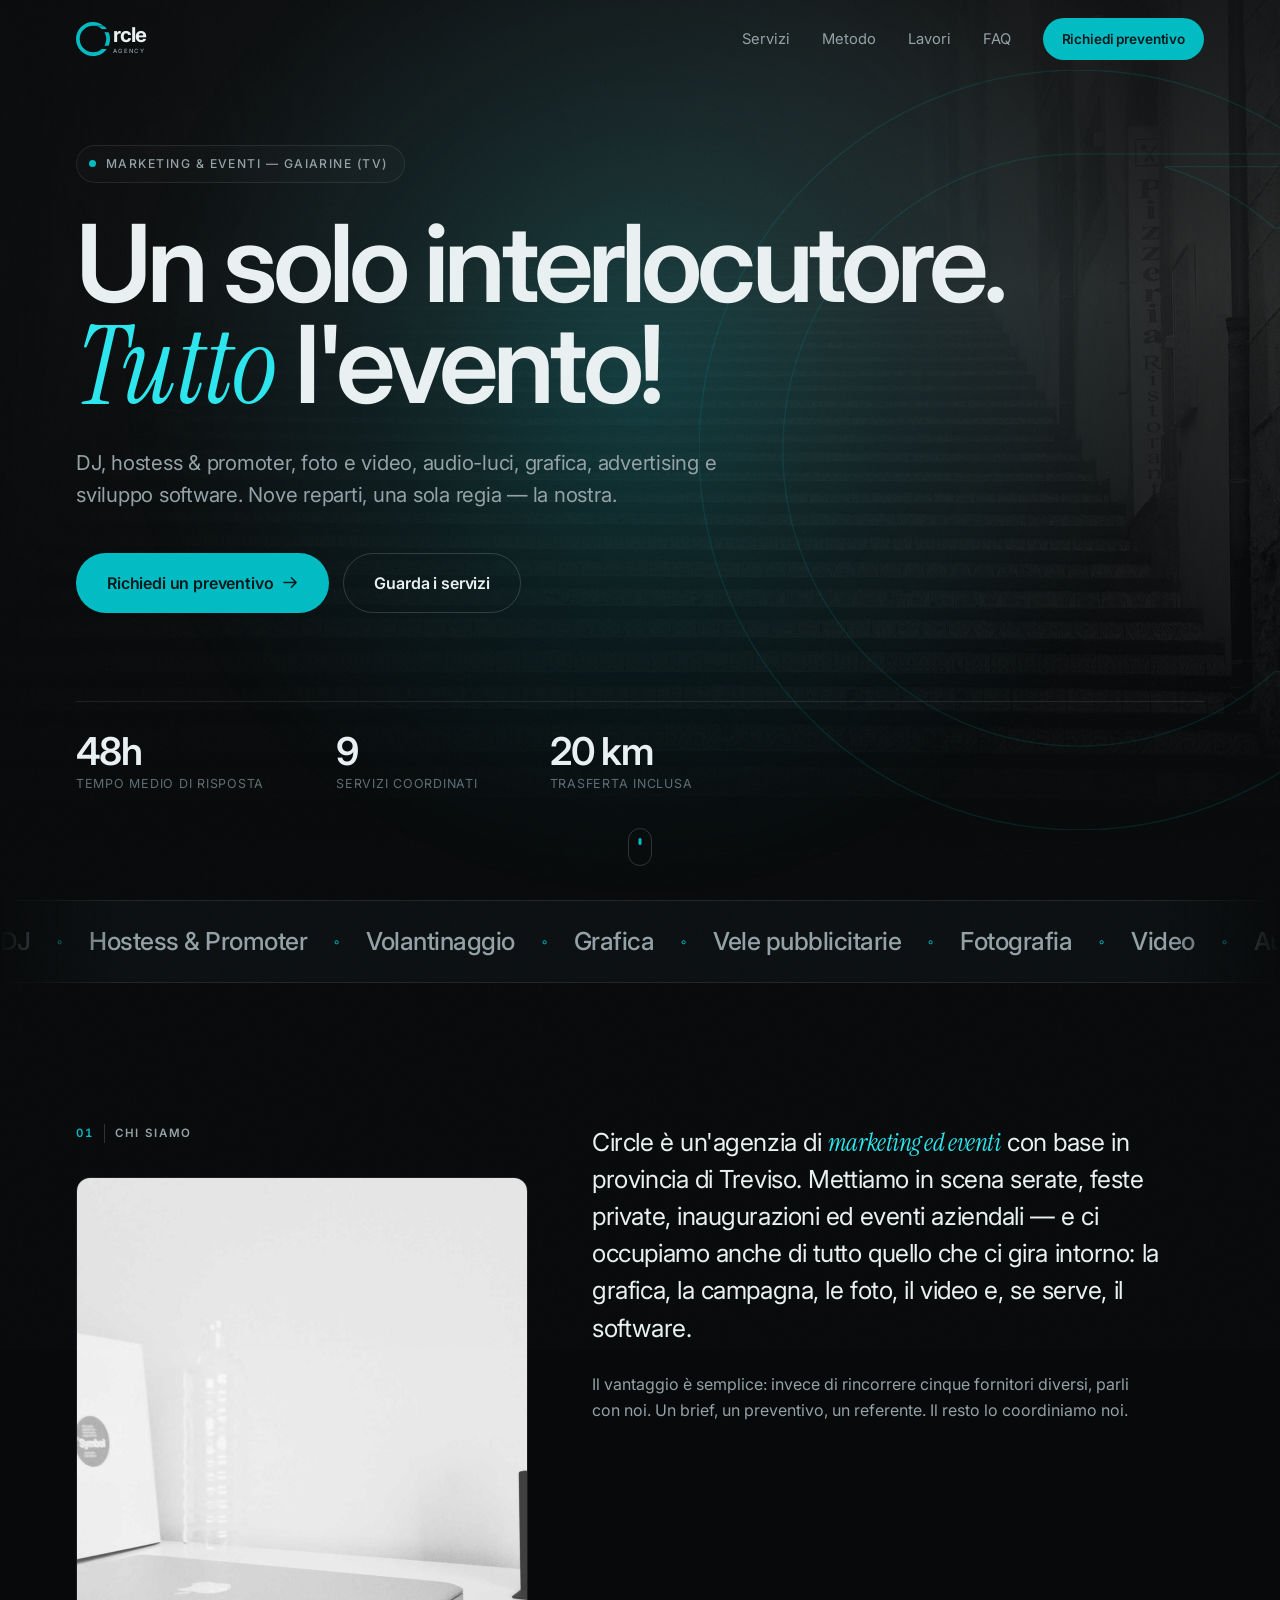
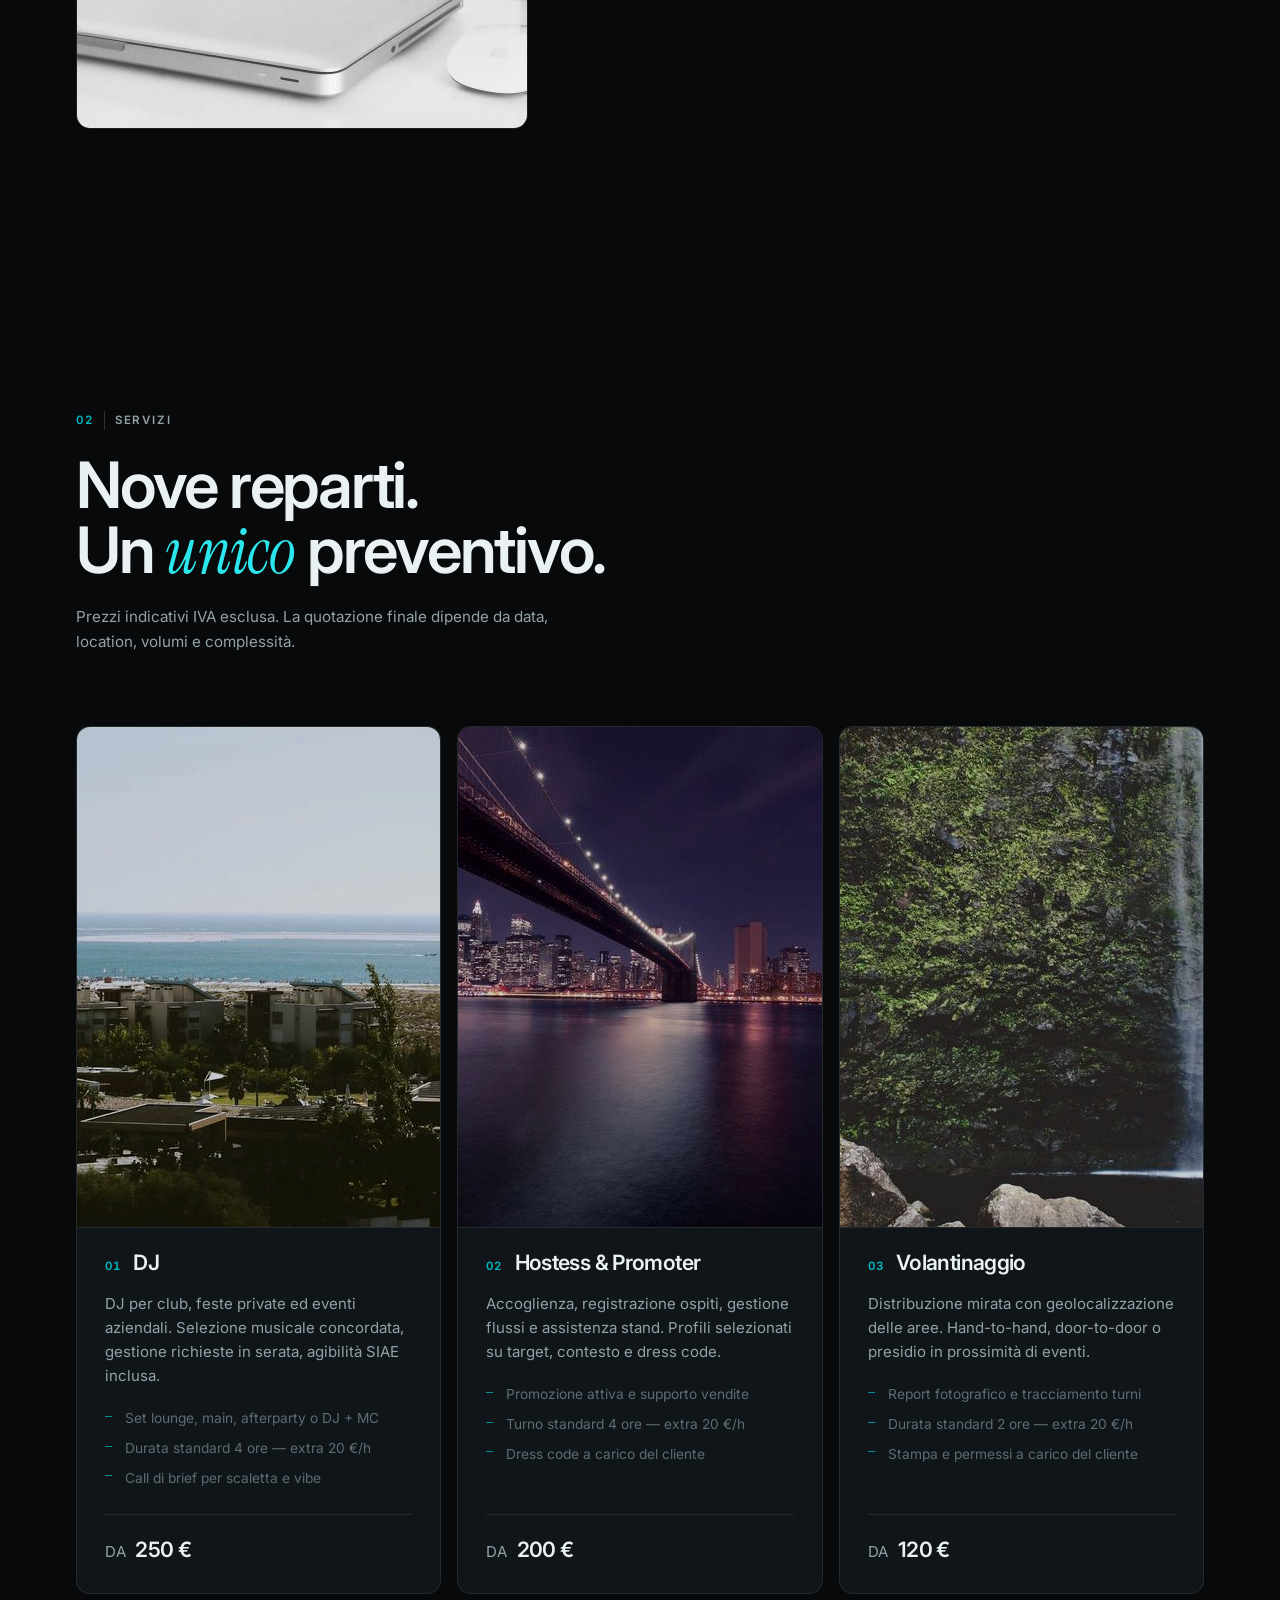
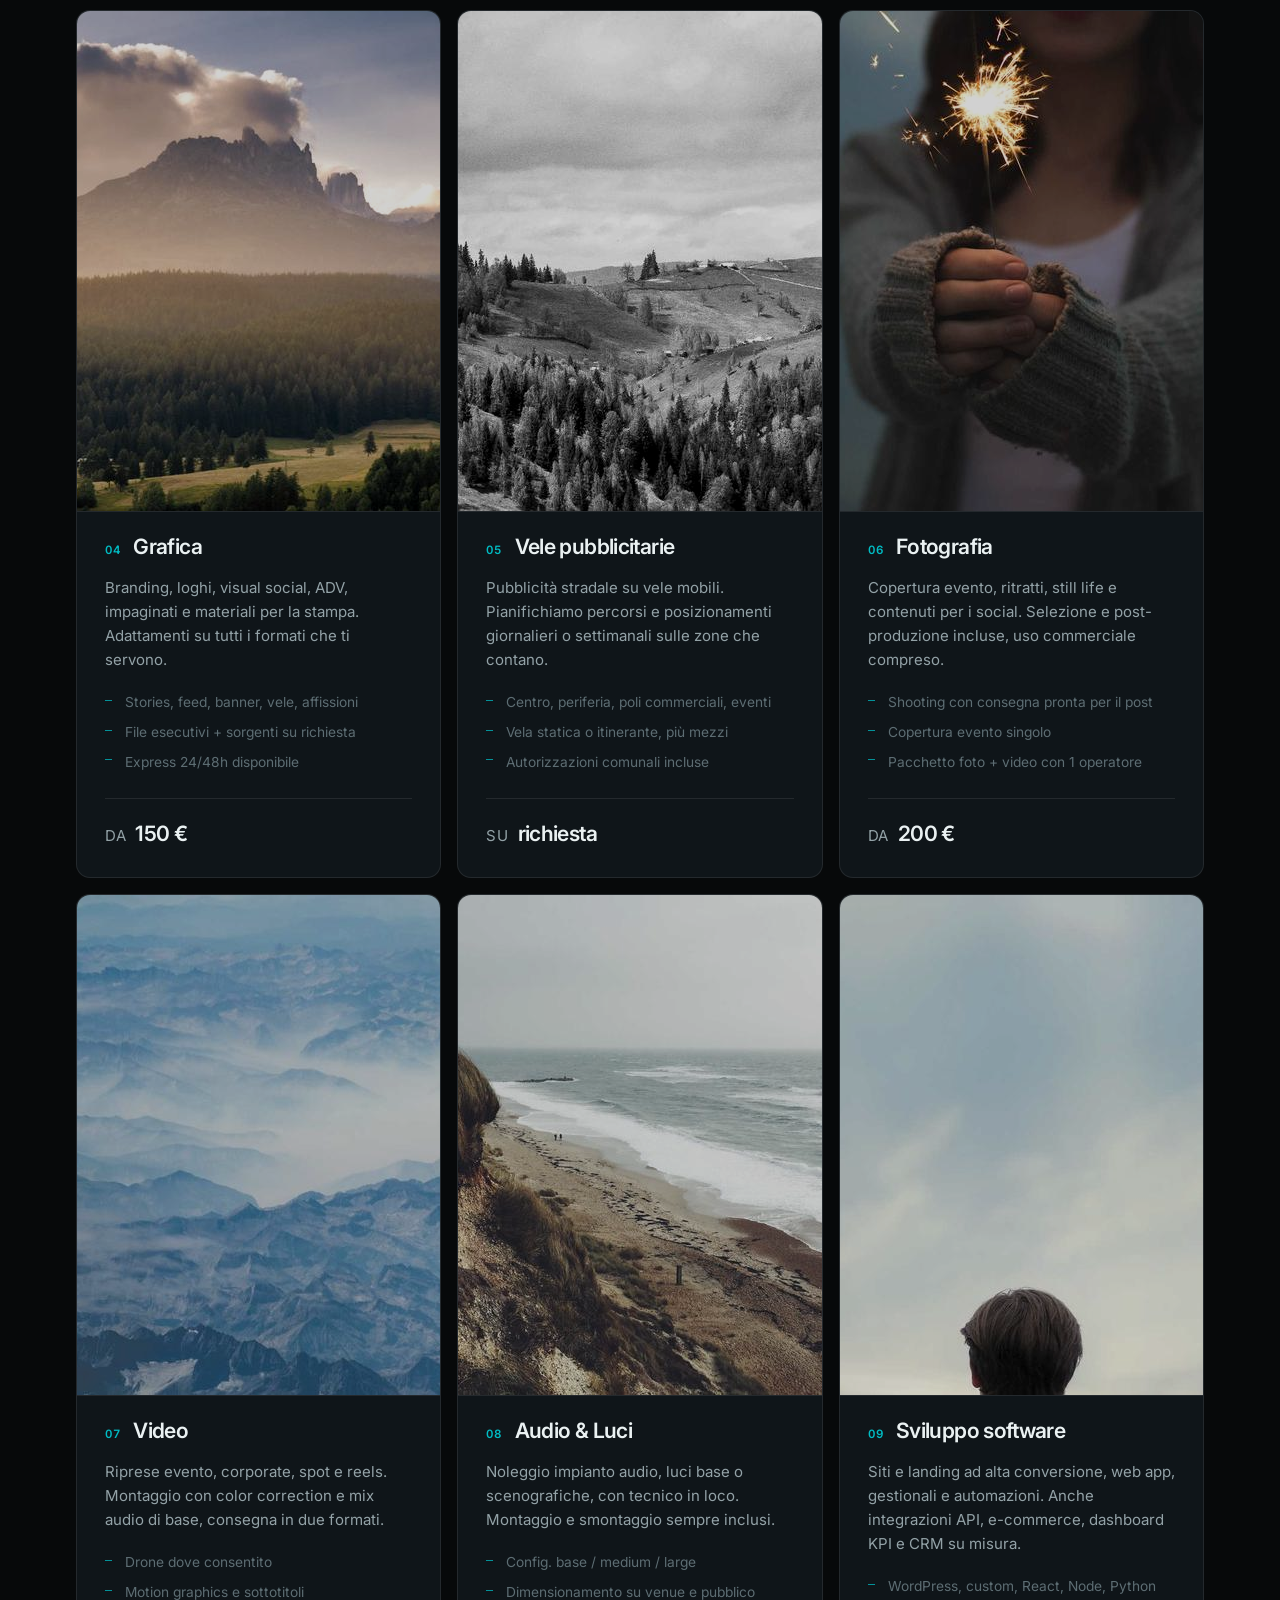
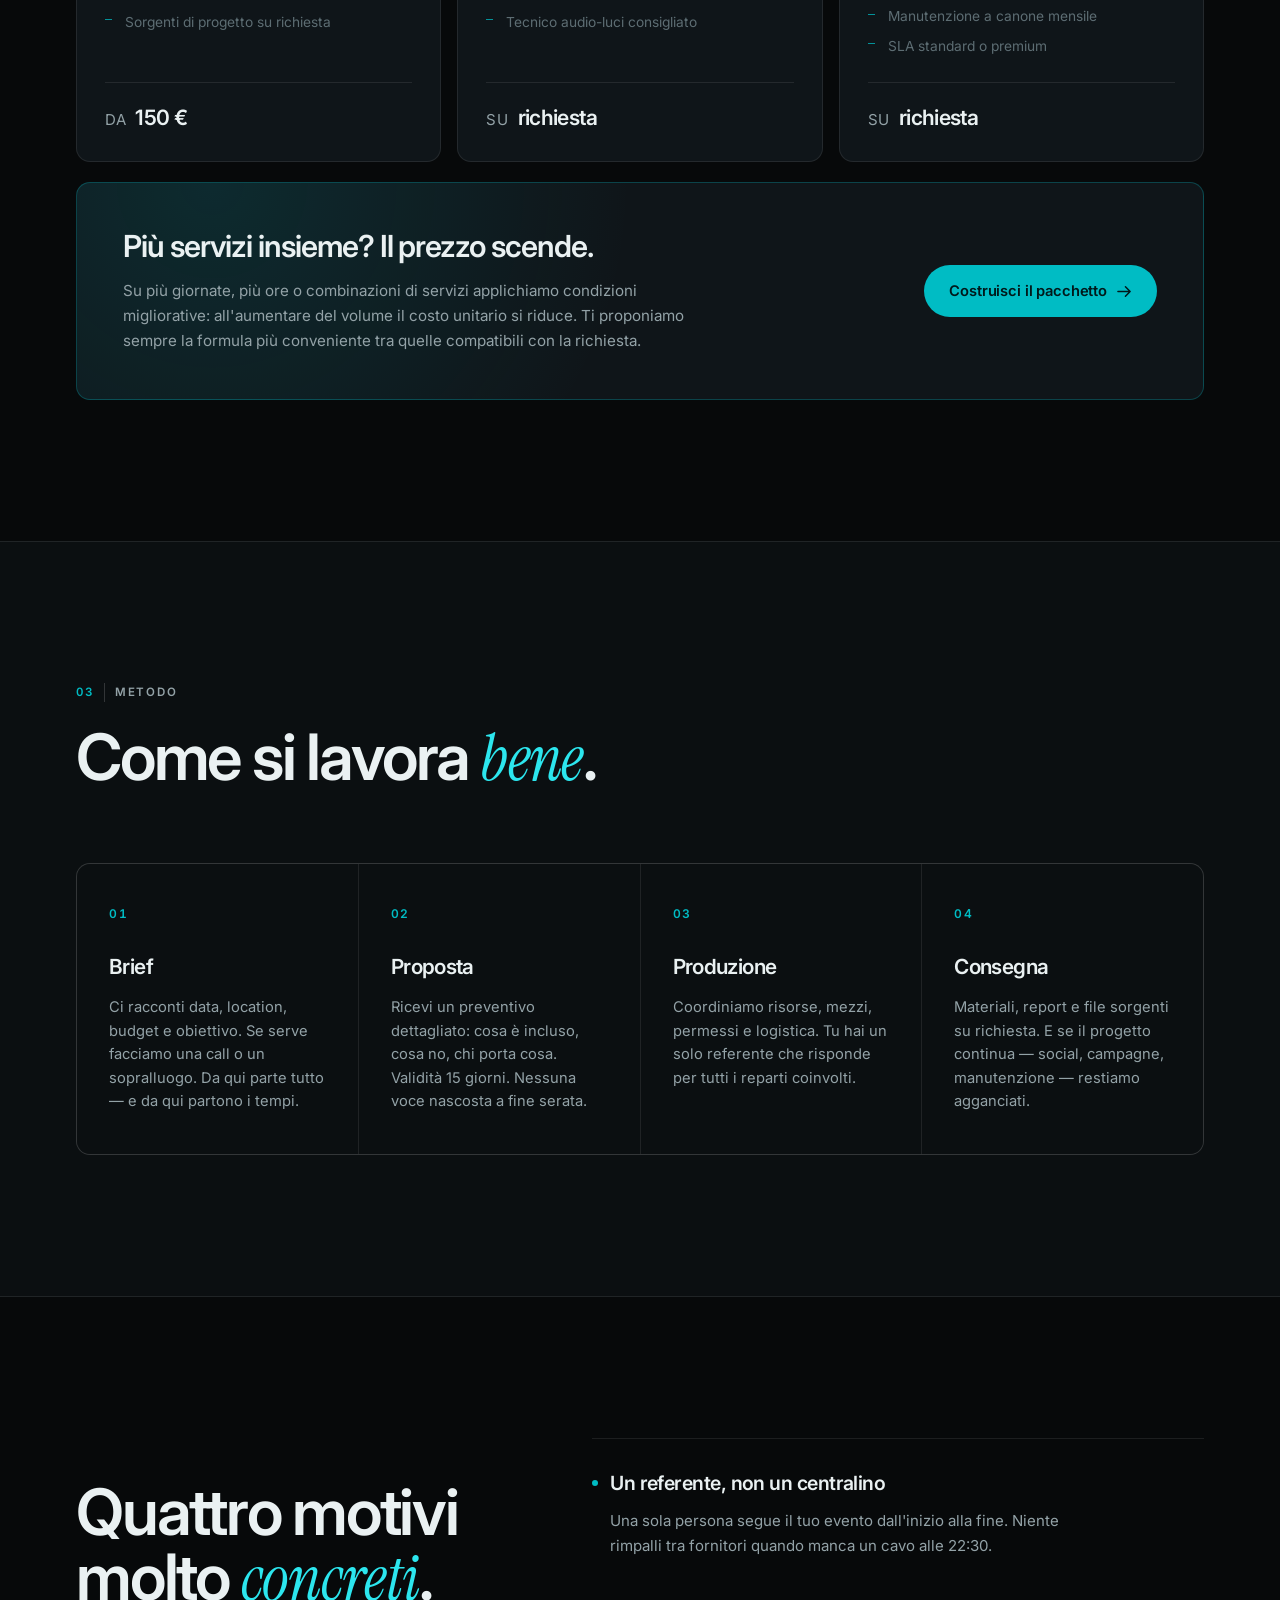
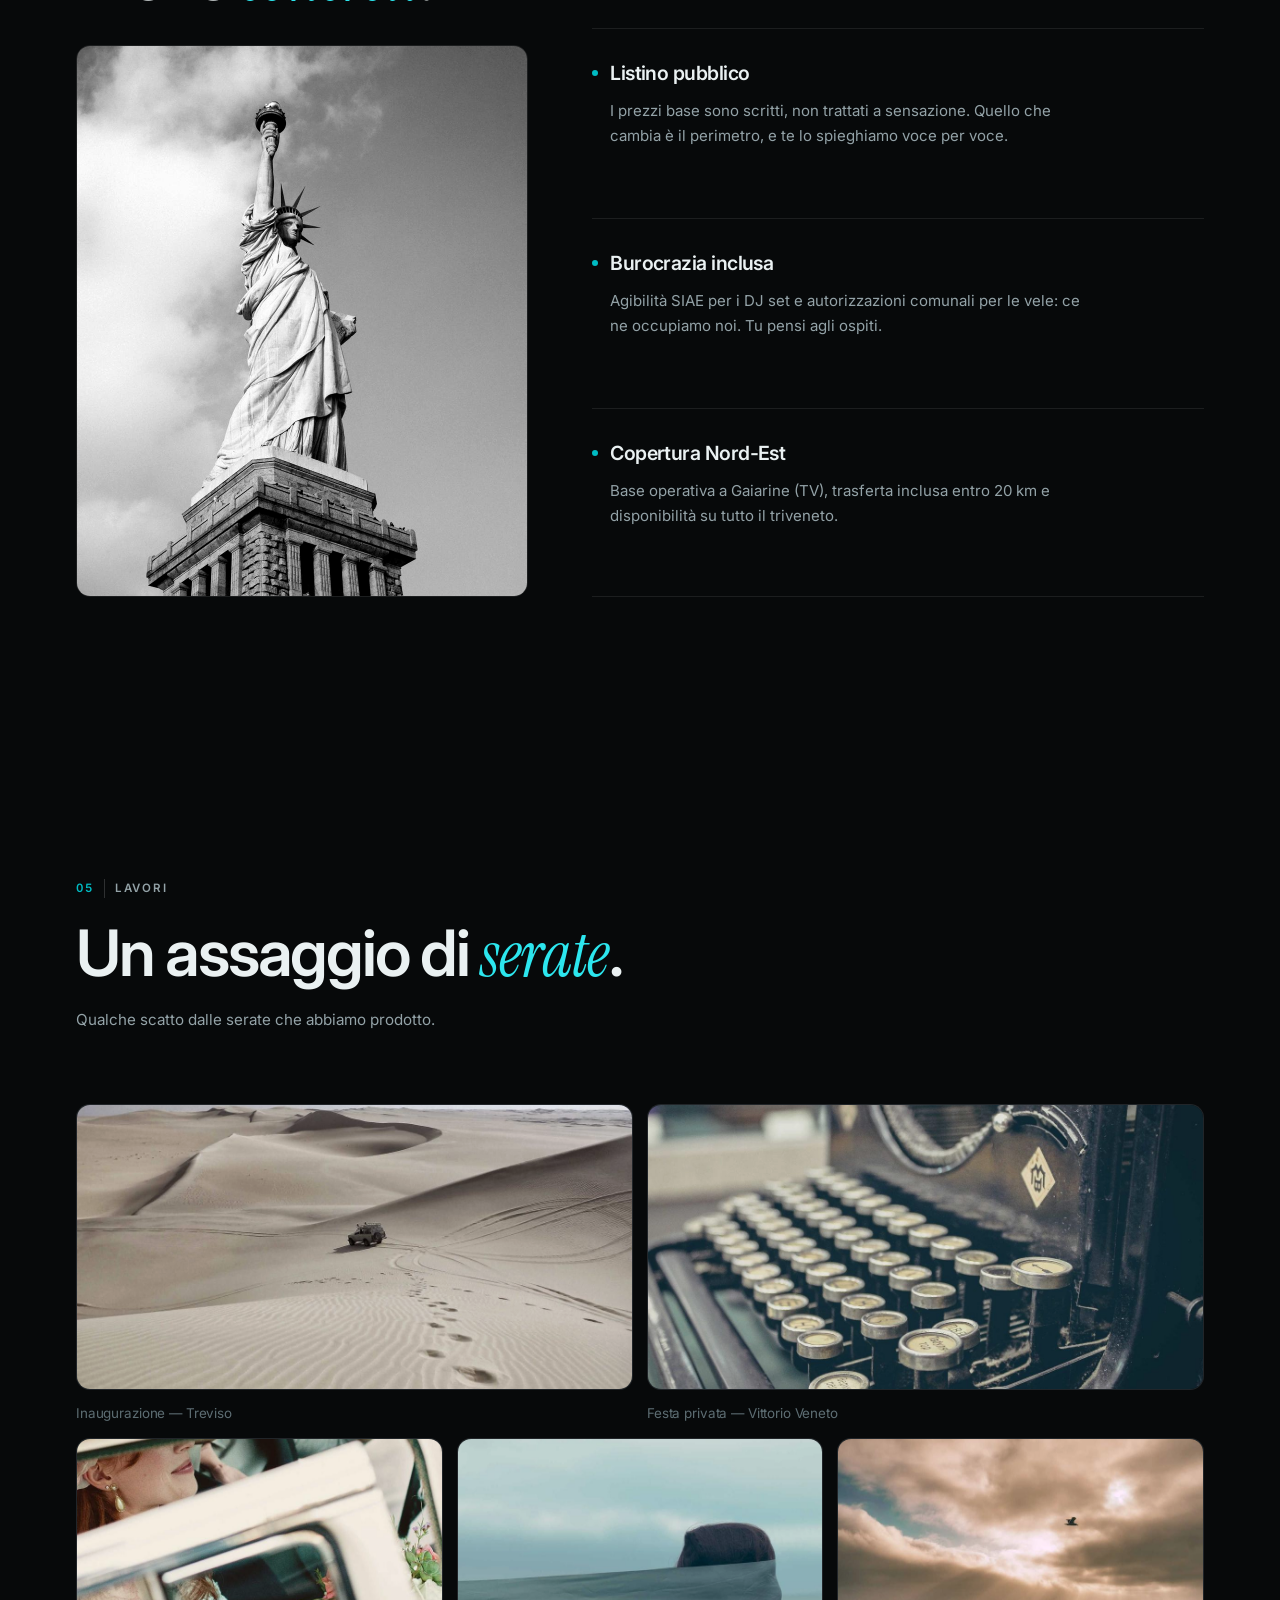
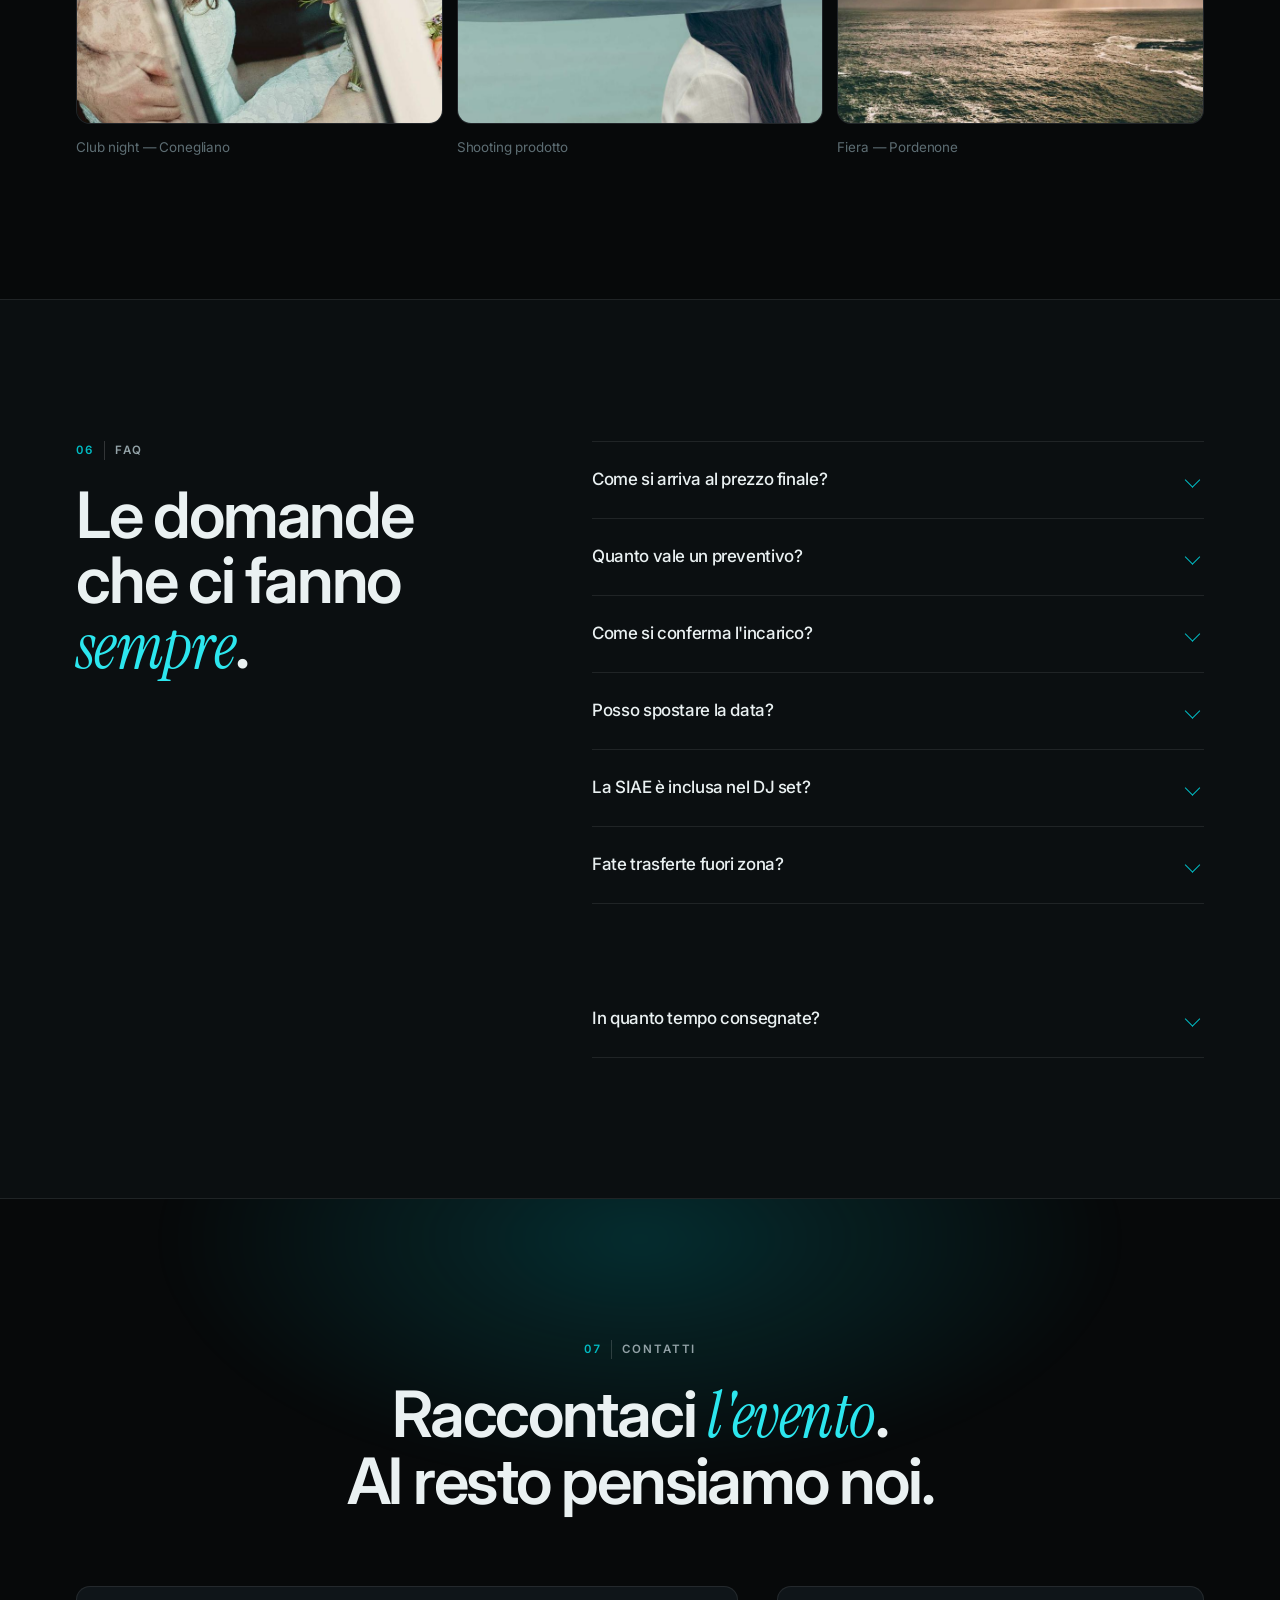
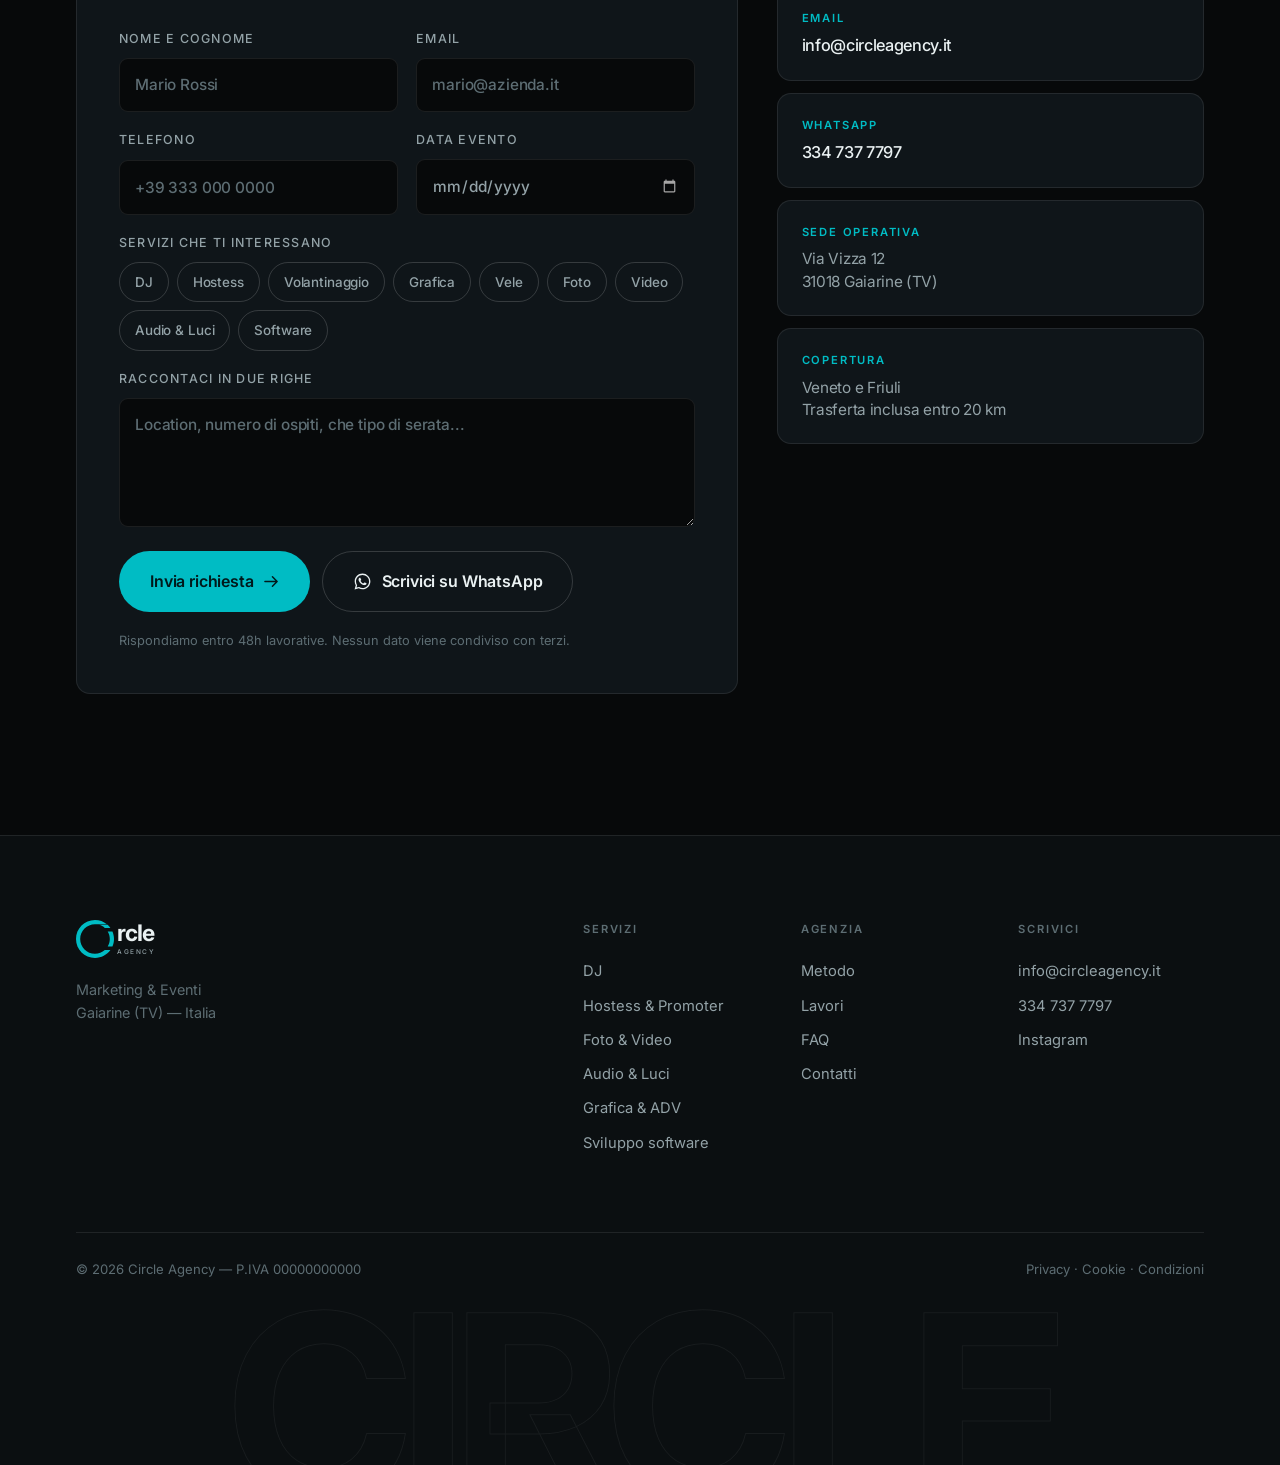
==== index.html @ cb371b00 "Deploy test da 0080503" ====
<!DOCTYPE html>
<html lang="it"><head>
<meta charset="utf-8">
<meta name="viewport" content="width=device-width, initial-scale=1">
<title>Circle Agency — Marketing &amp; Eventi | Gaiarine (TV)</title>
<meta name="description" content="DJ, hostess, foto e video, audio-luci, grafica, adv e sviluppo software. Nove servizi, un solo interlocutore. Agenzia marketing ed eventi a Gaiarine (TV).">
<meta name="theme-color" content="#07090a">

<!-- Open Graph -->
<meta property="og:type" content="website">
<meta property="og:title" content="Circle Agency — Marketing &amp; Eventi">
<meta property="og:description" content="Nove servizi, un solo interlocutore. Dal brief alla consegna.">
<meta property="og:locale" content="it_IT">

<link rel="icon" href="assets/img/favicon.svg" type="image/svg+xml">
<link rel="icon" href="favicon.ico" sizes="32x32">
<link rel="apple-touch-icon" href="assets/img/apple-touch-icon.png">
<link rel="preconnect" href="https://fonts.googleapis.com">
<link rel="preconnect" href="https://fonts.gstatic.com" crossorigin="">
<link href="https://fonts.googleapis.com/css2?family=Inter:wght@300;400;500;600;700;800&amp;family=Instrument+Serif:ital@0;1&amp;display=swap" rel="stylesheet">
<link rel="stylesheet" href="assets/css/style.css">
</head>
<body>

<div class="grain" aria-hidden="true"></div>

<!-- ═══════════════════ NAV ═══════════════════ -->
<header class="nav" id="nav">
  <div class="nav__inner">
    <a href="#top" class="logo" aria-label="Circle Agency — home">
      <svg class="logo__mark" viewBox="0 0 1186.29 1186.18" fill="currentColor" aria-hidden="true">
        <path d="M 963.69 130.88 C 862.22 49.18 733.56 0.00 593.09 0.00 C 265.53 0.00 0.00 265.53 0.00 593.09 C 0.00 920.66 265.53 1186.18 593.09 1186.18 C 791.48 1186.18 966.65 1088.42 1074.36 938.86 L 899.04 938.86 C 817.48 1011.09 710.60 1055.33 593.09 1055.33 C 337.81 1055.33 130.88 848.38 130.88 593.12 C 130.88 337.86 337.84 130.91 593.09 130.91 Z"></path>
        <path d="M 726.12 150.71 C 790.60 170.24 849.23 203.33 898.52 246.83 L 1073.95 246.83 C 1048.57 211.68 1019.35 179.55 987.11 150.71 L 726.14 150.71 Z"></path>
        <path d="M 989.75 356.67 C 1031.13 425.91 1055.33 506.59 1055.33 593.09 C 1055.33 679.60 1031.22 759.87 990.03 829.02 L 1137.38 829.02 C 1168.80 756.71 1186.29 676.96 1186.29 593.09 C 1186.29 509.03 1168.66 429.12 1137.11 356.67 Z"></path>
      </svg>
      <!-- la "i" di Circle è il segmento ciano del marchio, come nel logo
           originale: qui va scritto solo "rcle". Il nome completo per gli
           screen reader è nell'aria-label del link. -->
      <span class="logo__type">
        <b>rcle</b>
        <i>Agency</i>
      </span>
    </a>

    <nav class="nav__links" id="navlinks">
      <a href="#servizi">Servizi</a>
      <a href="#metodo">Metodo</a>
      <a href="#lavori">Lavori</a>
      <a href="#faq">FAQ</a>
      <a href="#contatti" class="btn btn--sm">Richiedi preventivo</a>
    </nav>

    <button class="burger" id="burger" aria-label="Apri menu" aria-expanded="false" aria-controls="navlinks">
      <span></span><span></span>
    </button>
  </div>
</header>

<main id="top">

<!-- ═══════════════════ HERO ═══════════════════ -->
<section class="hero">
  <!-- Sfondo hero. Consigliata una foto orizzontale scura e non troppo
       "affollata" al centro: sopra ci va il titolo. -->
  <div class="hero__bg" aria-hidden="true">
    <img src="assets/img/foto/hero.jpg" alt="" width="1920" height="1080" fetchpriority="high">
  </div>
  <div class="hero__glow" aria-hidden="true"></div>
  <svg class="hero__ring" viewBox="0 0 1186.29 1186.18" aria-hidden="true">
    <path d="M 963.69 130.88 C 862.22 49.18 733.56 0.00 593.09 0.00 C 265.53 0.00 0.00 265.53 0.00 593.09 C 0.00 920.66 265.53 1186.18 593.09 1186.18 C 791.48 1186.18 966.65 1088.42 1074.36 938.86 L 899.04 938.86 C 817.48 1011.09 710.60 1055.33 593.09 1055.33 C 337.81 1055.33 130.88 848.38 130.88 593.12 C 130.88 337.86 337.84 130.91 593.09 130.91 Z"></path>
    <path d="M 726.12 150.71 C 790.60 170.24 849.23 203.33 898.52 246.83 L 1073.95 246.83 C 1048.57 211.68 1019.35 179.55 987.11 150.71 L 726.14 150.71 Z"></path>
    <path d="M 989.75 356.67 C 1031.13 425.91 1055.33 506.59 1055.33 593.09 C 1055.33 679.60 1031.22 759.87 990.03 829.02 L 1137.38 829.02 C 1168.80 756.71 1186.29 676.96 1186.29 593.09 C 1186.29 509.03 1168.66 429.12 1137.11 356.67 Z"></path>
  </svg>

  <div class="wrap hero__inner">
    <p class="eyebrow reveal"><span class="dot"></span> Marketing &amp; Eventi — Gaiarine&nbsp;(TV)</p>

    <h1 class="hero__h1 reveal" data-delay="1">Un solo interlocutore.<br>
      <em>Tutto</em> l'evento!</h1>

    <p class="hero__sub reveal" data-delay="2">
      DJ, hostess &amp; promoter, foto e video, audio-luci, grafica, advertising
      e sviluppo software. Nove reparti, una sola regia — la nostra.
    </p>

    <div class="hero__cta reveal" data-delay="3">
      <a href="#contatti" class="btn btn--lg">Richiedi un preventivo
        <svg viewBox="0 0 16 16" aria-hidden="true"><path d="M1 8h13M9 3l5 5-5 5" fill="none" stroke="currentColor" stroke-width="1.6" stroke-linecap="round" stroke-linejoin="round"></path></svg>
      </a>
      <a href="#servizi" class="btn btn--ghost btn--lg">Guarda i servizi</a>
    </div>

    <ul class="hero__facts reveal" data-delay="4">
      <li><b>48h</b><span>tempo medio di risposta</span></li>
      <li><b>9</b><span>servizi coordinati</span></li>
      <li><b>20&nbsp;km</b><span>trasferta inclusa</span></li>
    </ul>
  </div>

  <a href="#servizi" class="scrollcue" aria-hidden="true"><span></span></a>
</section>

<!-- ═══════════════════ MARQUEE ═══════════════════ -->
<div class="marquee" aria-hidden="true">
  <div class="marquee__track">
    <!-- duplicated once for a seamless loop -->
    <span>DJ</span><i>◦</i><span>Hostess &amp; Promoter</span><i>◦</i><span>Volantinaggio</span><i>◦</i><span>Grafica</span><i>◦</i><span>Vele pubblicitarie</span><i>◦</i><span>Fotografia</span><i>◦</i><span>Video</span><i>◦</i><span>Audio &amp; Luci</span><i>◦</i><span>Software</span><i>◦</i>
    <span>DJ</span><i>◦</i><span>Hostess &amp; Promoter</span><i>◦</i><span>Volantinaggio</span><i>◦</i><span>Grafica</span><i>◦</i><span>Vele pubblicitarie</span><i>◦</i><span>Fotografia</span><i>◦</i><span>Video</span><i>◦</i><span>Audio &amp; Luci</span><i>◦</i><span>Software</span><i>◦</i>
  </div>
</div>

<!-- ═══════════════════ INTRO ═══════════════════ -->
<section class="section intro">
  <div class="wrap grid-2">
    <div>
      <p class="label reveal"><span class="num">01</span> Chi siamo</p>
      <figure class="media reveal" data-delay="1">
        <img src="assets/img/foto/agenzia-01.jpg" alt="Il team Circle al lavoro durante un evento" width="900" height="1100" loading="lazy">
      </figure>
    </div>
    <div>
      <p class="lead reveal">
        Circle è un'agenzia di <em>marketing ed eventi</em> con base in provincia
        di Treviso. Mettiamo in scena serate, feste private, inaugurazioni ed
        eventi aziendali — e ci occupiamo anche di tutto quello che ci gira
        intorno: la grafica, la campagna, le foto, il video e, se serve, il
        software.
      </p>
      <p class="body reveal" data-delay="1">
        Il vantaggio è semplice: invece di rincorrere cinque fornitori diversi,
        parli con noi. Un brief, un preventivo, un referente. Il resto lo
        coordiniamo noi.
      </p>
    </div>
  </div>
</section>

<!-- ═══════════════════ SERVIZI ═══════════════════ -->
<section class="section" id="servizi">
  <div class="wrap">
    <header class="sechead">
      <p class="label reveal"><span class="num">02</span> Servizi</p>
      <h2 class="h2 reveal">Nove reparti.<br>Un <em>unico</em> preventivo.</h2>
      <p class="sechead__note reveal" data-delay="1">
        Prezzi indicativi IVA esclusa. La quotazione finale dipende da data,
        location, volumi e complessità.
      </p>
    </header>

    <div class="cards">

      <article class="card reveal" tabindex="0">
        <figure class="card__media">
          <img src="assets/img/foto/servizio-dj.jpg" alt="DJ al mixer durante un evento" width="800" height="500" loading="lazy">
        </figure>
        <div class="card__top"><span class="card__idx">01</span><h3>DJ</h3></div>
        <p>DJ per club, feste private ed eventi aziendali. Selezione musicale
           concordata, gestione richieste in serata, agibilità SIAE inclusa.</p>
        <ul class="card__list">
          <li>Set lounge, main, afterparty o DJ&nbsp;+&nbsp;MC</li>
          <li>Durata standard 4 ore — extra 20&nbsp;€/h</li>
          <li>Call di brief per scaletta e vibe</li>
        </ul>
        <p class="card__price">da <b>250&nbsp;€</b></p>
      </article>

      <article class="card reveal" data-delay="1" tabindex="0">
        <figure class="card__media">
          <img src="assets/img/foto/servizio-hostess.jpg" alt="Hostess all’accoglienza di un evento" width="800" height="500" loading="lazy">
        </figure>
        <div class="card__top"><span class="card__idx">02</span><h3>Hostess &amp; Promoter</h3></div>
        <p>Accoglienza, registrazione ospiti, gestione flussi e assistenza stand.
           Profili selezionati su target, contesto e dress code.</p>
        <ul class="card__list">
          <li>Promozione attiva e supporto vendite</li>
          <li>Turno standard 4 ore — extra 20&nbsp;€/h</li>
          <li>Dress code a carico del cliente</li>
        </ul>
        <p class="card__price">da <b>200&nbsp;€</b></p>
      </article>

      <article class="card reveal" data-delay="2" tabindex="0">
        <figure class="card__media">
          <img src="assets/img/foto/servizio-volantinaggio.jpg" alt="Distribuzione volantini in strada" width="800" height="500" loading="lazy">
        </figure>
        <div class="card__top"><span class="card__idx">03</span><h3>Volantinaggio</h3></div>
        <p>Distribuzione mirata con geolocalizzazione delle aree. Hand-to-hand,
           door-to-door o presidio in prossimità di eventi.</p>
        <ul class="card__list">
          <li>Report fotografico e tracciamento turni</li>
          <li>Durata standard 2 ore — extra 20&nbsp;€/h</li>
          <li>Stampa e permessi a carico del cliente</li>
        </ul>
        <p class="card__price">da <b>120&nbsp;€</b></p>
      </article>

      <article class="card reveal" tabindex="0">
        <figure class="card__media">
          <img src="assets/img/foto/servizio-grafica.jpg" alt="Materiali grafici e stampati" width="800" height="500" loading="lazy">
        </figure>
        <div class="card__top"><span class="card__idx">04</span><h3>Grafica</h3></div>
        <p>Branding, loghi, visual social, ADV, impaginati e materiali per la
           stampa. Adattamenti su tutti i formati che ti servono.</p>
        <ul class="card__list">
          <li>Stories, feed, banner, vele, affissioni</li>
          <li>File esecutivi + sorgenti su richiesta</li>
          <li>Express 24/48h disponibile</li>
        </ul>
        <p class="card__price">da <b>150&nbsp;€</b></p>
      </article>

      <article class="card reveal" data-delay="1" tabindex="0">
        <figure class="card__media">
          <img src="assets/img/foto/servizio-vele.jpg" alt="Vela pubblicitaria in città" width="800" height="500" loading="lazy">
        </figure>
        <div class="card__top"><span class="card__idx">05</span><h3>Vele pubblicitarie</h3></div>
        <p>Pubblicità stradale su vele mobili. Pianifichiamo percorsi e
           posizionamenti giornalieri o settimanali sulle zone che contano.</p>
        <ul class="card__list">
          <li>Centro, periferia, poli commerciali, eventi</li>
          <li>Vela statica o itinerante, più mezzi</li>
          <li>Autorizzazioni comunali incluse</li>
        </ul>
        <p class="card__price">su <b>richiesta</b></p>
      </article>

      <article class="card reveal" data-delay="2" tabindex="0">
        <figure class="card__media">
          <img src="assets/img/foto/servizio-fotografia.jpg" alt="Fotografo durante uno shooting" width="800" height="500" loading="lazy">
        </figure>
        <div class="card__top"><span class="card__idx">06</span><h3>Fotografia</h3></div>
        <p>Copertura evento, ritratti, still life e contenuti per i social.
           Selezione e post-produzione incluse, uso commerciale compreso.</p>
        <ul class="card__list">
          <li>Shooting con consegna pronta per il post</li>
          <li>Copertura evento singolo</li>
          <li>Pacchetto foto + video con 1 operatore</li>
        </ul>
        <p class="card__price">da <b>200&nbsp;€</b></p>
      </article>

      <article class="card reveal" tabindex="0">
        <figure class="card__media">
          <img src="assets/img/foto/servizio-video.jpg" alt="Videomaker che riprende un evento" width="800" height="500" loading="lazy">
        </figure>
        <div class="card__top"><span class="card__idx">07</span><h3>Video</h3></div>
        <p>Riprese evento, corporate, spot e reels. Montaggio con color
           correction e mix audio di base, consegna in due formati.</p>
        <ul class="card__list">
          <li>Drone dove consentito</li>
          <li>Motion graphics e sottotitoli</li>
          <li>Sorgenti di progetto su richiesta</li>
        </ul>
        <p class="card__price">da <b>150&nbsp;€</b></p>
      </article>

      <article class="card reveal" data-delay="1" tabindex="0">
        <figure class="card__media">
          <img src="assets/img/foto/servizio-audio-luci.jpg" alt="Impianto audio e luci su un palco" width="800" height="500" loading="lazy">
        </figure>
        <div class="card__top"><span class="card__idx">08</span><h3>Audio &amp; Luci</h3></div>
        <p>Noleggio impianto audio, luci base o scenografiche, con tecnico in
           loco. Montaggio e smontaggio sempre inclusi.</p>
        <ul class="card__list">
          <li>Config. base / medium / large</li>
          <li>Dimensionamento su venue e pubblico</li>
          <li>Tecnico audio-luci consigliato</li>
        </ul>
        <p class="card__price">su <b>richiesta</b></p>
      </article>

      <article class="card reveal" data-delay="2" tabindex="0">
        <figure class="card__media">
          <img src="assets/img/foto/servizio-software.jpg" alt="Interfaccia di un sito realizzato da Circle" width="800" height="500" loading="lazy">
        </figure>
        <div class="card__top"><span class="card__idx">09</span><h3>Sviluppo software</h3></div>
        <p>Siti e landing ad alta conversione, web app, gestionali e automazioni.
           Anche integrazioni API, e-commerce, dashboard KPI e CRM su misura.</p>
        <ul class="card__list">
          <li>WordPress, custom, React, Node, Python</li>
          <li>Manutenzione a canone mensile</li>
          <li>SLA standard o premium</li>
        </ul>
        <p class="card__price">su <b>richiesta</b></p>
      </article>

    </div>

    <div class="bundle reveal">
      <div>
        <h3>Più servizi insieme? Il prezzo scende.</h3>
        <p>Su più giornate, più ore o combinazioni di servizi applichiamo
           condizioni migliorative: all'aumentare del volume il costo unitario si
           riduce. Ti proponiamo sempre la formula più conveniente tra quelle
           compatibili con la richiesta.</p>
      </div>
      <a href="#contatti" class="btn">Costruisci il pacchetto
        <svg viewBox="0 0 16 16" aria-hidden="true"><path d="M1 8h13M9 3l5 5-5 5" fill="none" stroke="currentColor" stroke-width="1.6" stroke-linecap="round" stroke-linejoin="round"></path></svg>
      </a>
    </div>
  </div>
</section>

<!-- ═══════════════════ METODO ═══════════════════ -->
<section class="section section--alt" id="metodo">
  <div class="wrap">
    <header class="sechead">
      <p class="label reveal"><span class="num">03</span> Metodo</p>
      <h2 class="h2 reveal">Come si lavora <em>bene</em>.</h2>
    </header>

    <ol class="steps">
      <li class="step reveal">
        <span class="step__n">01</span>
        <h3>Brief</h3>
        <p>Ci racconti data, location, budget e obiettivo. Se serve facciamo una
           call o un sopralluogo. Da qui parte tutto — e da qui partono i tempi.</p>
      </li>
      <li class="step reveal" data-delay="1">
        <span class="step__n">02</span>
        <h3>Proposta</h3>
        <p>Ricevi un preventivo dettagliato: cosa è incluso, cosa no, chi porta
           cosa. Validità 15 giorni. Nessuna voce nascosta a fine serata.</p>
      </li>
      <li class="step reveal" data-delay="2">
        <span class="step__n">03</span>
        <h3>Produzione</h3>
        <p>Coordiniamo risorse, mezzi, permessi e logistica. Tu hai un solo
           referente che risponde per tutti i reparti coinvolti.</p>
      </li>
      <li class="step reveal" data-delay="3">
        <span class="step__n">04</span>
        <h3>Consegna</h3>
        <p>Materiali, report e file sorgenti su richiesta. E se il progetto
           continua — social, campagne, manutenzione — restiamo agganciati.</p>
      </li>
    </ol>
  </div>
</section>

<!-- ═══════════════════ PERCHÉ ═══════════════════ -->
<section class="section why">
  <div class="wrap grid-2">
    <div>
      <p class="label reveal"><span class="num">04</span> Perché Circle</p>
      <h2 class="h2 reveal">Quattro motivi<br>molto <em>concreti</em>.</h2>
      <figure class="media reveal" data-delay="1">
        <img src="assets/img/foto/agenzia-02.jpg" alt="Allestimento di un evento curato da Circle" width="900" height="1100" loading="lazy">
      </figure>
    </div>
    <ul class="why__list">
      <li class="reveal">
        <h3>Un referente, non un centralino</h3>
        <p>Una sola persona segue il tuo evento dall'inizio alla fine. Niente
           rimpalli tra fornitori quando manca un cavo alle 22:30.</p>
      </li>
      <li class="reveal" data-delay="1">
        <h3>Listino pubblico</h3>
        <p>I prezzi base sono scritti, non trattati a sensazione. Quello che
           cambia è il perimetro, e te lo spieghiamo voce per voce.</p>
      </li>
      <li class="reveal" data-delay="2">
        <h3>Burocrazia inclusa</h3>
        <p>Agibilità SIAE per i DJ set e autorizzazioni comunali per le vele:
           ce ne occupiamo noi. Tu pensi agli ospiti.</p>
      </li>
      <li class="reveal" data-delay="3">
        <h3>Copertura Nord-Est</h3>
        <p>Base operativa a Gaiarine (TV), trasferta inclusa entro 20 km e
           disponibilità su tutto il triveneto.</p>
      </li>
    </ul>
  </div>
</section>

<!-- ═══════════════════ LAVORI ═══════════════════ -->
<section class="section" id="lavori">
  <div class="wrap">
    <header class="sechead">
      <p class="label reveal"><span class="num">05</span> Lavori</p>
      <h2 class="h2 reveal">Un assaggio di <em>serate</em>.</h2>
      <p class="sechead__note reveal" data-delay="1">
        Qualche scatto dalle serate che abbiamo prodotto.
      </p>
    </header>

    <!-- Foto in assets/img/foto/lavoro-*.jpg — sovrascrivi i file mantenendo
         i nomi. Le due larghe sono orizzontali, le tre strette quadrate. -->
    <div class="gallery">
      <figure class="shot shot--wide reveal">
        <img src="assets/img/foto/lavoro-01.jpg" alt="Inaugurazione a Treviso" width="1200" height="800" loading="lazy">
        <figcaption>Inaugurazione — Treviso</figcaption>
      </figure>
      <figure class="shot shot--wide reveal" data-delay="1">
        <img src="assets/img/foto/lavoro-02.jpg" alt="Festa privata a Vittorio Veneto" width="1200" height="800" loading="lazy">
        <figcaption>Festa privata — Vittorio Veneto</figcaption>
      </figure>
      <figure class="shot reveal">
        <img src="assets/img/foto/lavoro-03.jpg" alt="Club night a Conegliano" width="800" height="800" loading="lazy">
        <figcaption>Club night — Conegliano</figcaption>
      </figure>
      <figure class="shot reveal" data-delay="1">
        <img src="assets/img/foto/lavoro-04.jpg" alt="Shooting prodotto in studio" width="800" height="800" loading="lazy">
        <figcaption>Shooting prodotto</figcaption>
      </figure>
      <figure class="shot reveal" data-delay="2">
        <img src="assets/img/foto/lavoro-05.jpg" alt="Stand fiera a Pordenone" width="800" height="800" loading="lazy">
        <figcaption>Fiera — Pordenone</figcaption>
      </figure>
    </div>
  </div>
</section>

<!-- ═══════════════════ FAQ ═══════════════════ -->
<section class="section section--alt" id="faq">
  <div class="wrap grid-2">
    <div>
      <p class="label reveal"><span class="num">06</span> FAQ</p>
      <h2 class="h2 reveal">Le domande<br>che ci fanno <em>sempre</em>.</h2>
    </div>

    <div class="faq">
      <details class="reveal">
        <summary>Come si arriva al prezzo finale?</summary>
        <p>I prezzi in pagina sono base, IVA esclusa. La quotazione definitiva
           arriva con l'offerta personalizzata e tiene conto di data, location,
           logistica, volumi e richieste specifiche.</p>
      </details>
      <details class="reveal">
        <summary>Quanto vale un preventivo?</summary>
        <p>15 giorni dalla data di emissione. La disponibilità di personale e
           mezzi è comunque soggetta a conferma fino alla formalizzazione
           dell'incarico.</p>
      </details>
      <details class="reveal">
        <summary>Come si conferma l'incarico?</summary>
        <p>Con l'accettazione scritta dell'offerta — va bene anche via email o
           WhatsApp — e il versamento dell'acconto concordato in fase di
           preventivo.</p>
      </details>
      <details class="reveal">
        <summary>Posso spostare la data?</summary>
        <p>Sì, compatibilmente con la disponibilità, con eventuale adeguamento di
           costi e risorse. I costi vivi già sostenuti (permessi, noleggi,
           transfer, fornitori terzi) restano a carico del cliente.</p>
      </details>
      <details class="reveal">
        <summary>La SIAE è inclusa nel DJ set?</summary>
        <p>L'agibilità SIAE è inclusa nel servizio DJ. Per gli altri adempimenti
           legati alla venue ti diciamo in fase di preventivo cosa serve e chi
           lo gestisce.</p>
      </details>
      <details class="reveal">
        <summary>Fate trasferte fuori zona?</summary>
        <p>La trasferta è inclusa entro 20 km dalla sede operativa. Oltre viene
           applicato un extra, sempre indicato in preventivo.</p>
      </details>
      <details class="reveal">
        <summary>Le stampe sono comprese?</summary>
        <p>No: per il volantinaggio la stampa dei materiali è a carico del
           cliente, così come i permessi per le aree vincolate. Su grafica,
           diritti font e stock non sono inclusi salvo diversa indicazione.</p>
      </details>
      <details class="reveal">
        <summary>In quanto tempo consegnate?</summary>
        <p>Le tempistiche partono da brief completo, materiali ricevuti e — dove
           previsto — acconto registrato. Per grafica e video esiste la consegna
           express 24/48h con maggiorazione.</p>
      </details>
    </div>
  </div>
</section>

<!-- ═══════════════════ CONTATTI ═══════════════════ -->
<section class="section cta" id="contatti">
  <div class="cta__glow" aria-hidden="true"></div>
  <div class="wrap">
    <header class="sechead sechead--center">
      <p class="label reveal"><span class="num">07</span> Contatti</p>
      <h2 class="h2 reveal">Raccontaci <em>l'evento</em>.<br>Al resto pensiamo noi.</h2>
    </header>

    <div class="contact">
      <form class="form reveal" id="form" novalidate="">
        <div class="row">
          <label>Nome e cognome
            <input type="text" name="nome" required="" autocomplete="name" placeholder="Mario Rossi">
          </label>
          <label>Email
            <input type="email" name="email" required="" autocomplete="email" placeholder="mario@azienda.it">
          </label>
        </div>
        <div class="row">
          <label>Telefono
            <input type="tel" name="tel" autocomplete="tel" placeholder="+39 333 000 0000">
          </label>
          <label>Data evento
            <input type="date" name="data">
          </label>
        </div>
        <label>Servizi che ti interessano
          <div class="chips" id="chips">
            <button type="button" data-v="DJ">DJ</button>
            <button type="button" data-v="Hostess &amp; Promoter">Hostess</button>
            <button type="button" data-v="Volantinaggio">Volantinaggio</button>
            <button type="button" data-v="Grafica">Grafica</button>
            <button type="button" data-v="Vele">Vele</button>
            <button type="button" data-v="Foto">Foto</button>
            <button type="button" data-v="Video">Video</button>
            <button type="button" data-v="Audio &amp; Luci">Audio &amp; Luci</button>
            <button type="button" data-v="Software">Software</button>
          </div>
        </label>
        <label>Raccontaci in due righe
          <textarea name="msg" rows="4" placeholder="Location, numero di ospiti, che tipo di serata..."></textarea>
        </label>

        <div class="form__actions">
          <button type="submit" class="btn btn--lg">Invia richiesta
            <svg viewBox="0 0 16 16" aria-hidden="true"><path d="M1 8h13M9 3l5 5-5 5" fill="none" stroke="currentColor" stroke-width="1.6" stroke-linecap="round" stroke-linejoin="round"></path></svg>
          </button>
          <a class="btn btn--wa btn--lg" id="waBtn" href="https://wa.me/393347377797" target="_blank" rel="noopener">
            <svg viewBox="0 0 24 24" aria-hidden="true" fill="currentColor"><path d="M12.04 2C6.58 2 2.13 6.45 2.13 11.91c0 1.75.46 3.45 1.32 4.95L2 22l5.25-1.38a9.9 9.9 0 0 0 4.79 1.22h.01c5.46 0 9.91-4.45 9.91-9.91 0-2.65-1.03-5.14-2.9-7.01A9.82 9.82 0 0 0 12.04 2Zm0 18.15h-.01a8.2 8.2 0 0 1-4.19-1.15l-.3-.18-3.12.82.83-3.04-.2-.31a8.19 8.19 0 0 1-1.26-4.38c0-4.54 3.7-8.23 8.25-8.23a8.2 8.2 0 0 1 8.24 8.24c0 4.54-3.7 8.23-8.24 8.23Zm4.52-6.16c-.25-.12-1.47-.72-1.69-.81-.23-.08-.39-.12-.56.13-.16.24-.64.8-.78.97-.15.16-.29.18-.54.06-.25-.13-1.05-.39-2-1.23-.74-.66-1.24-1.47-1.38-1.72-.15-.25-.02-.38.11-.5.11-.11.25-.29.37-.44.13-.15.17-.25.25-.42.09-.16.04-.31-.02-.43-.06-.12-.56-1.34-.76-1.84-.2-.48-.4-.42-.56-.42l-.47-.01c-.16 0-.43.06-.65.31-.23.25-.86.84-.86 2.05s.88 2.38 1 2.54c.13.17 1.74 2.65 4.2 3.72.59.25 1.05.4 1.4.52.59.18 1.13.16 1.55.1.47-.07 1.47-.6 1.67-1.18.21-.58.21-1.07.15-1.18-.06-.1-.23-.16-.48-.29Z"></path></svg>
            Scrivici su WhatsApp
          </a>
        </div>
        <p class="form__note">Rispondiamo entro 48h lavorative. Nessun dato viene
          condiviso con terzi.</p>
      </form>

      <aside class="contact__side reveal" data-delay="1">
        <a class="ccard" href="mailto:info@circleagency.it">
          <span class="ccard__k">Email</span>
          <span class="ccard__v">info@circleagency.it</span>
        </a>
        <a class="ccard" href="https://wa.me/393347377797" target="_blank" rel="noopener">
          <span class="ccard__k">WhatsApp</span>
          <span class="ccard__v">334 737 7797</span>
        </a>
        <div class="ccard ccard--static">
          <span class="ccard__k">Sede operativa</span>
          <span class="ccard__v">Via Vizza 12<br>31018 Gaiarine (TV)</span>
        </div>
        <div class="ccard ccard--static">
          <span class="ccard__k">Copertura</span>
          <span class="ccard__v">Veneto e Friuli<br>Trasferta inclusa entro 20 km</span>
        </div>
      </aside>
    </div>
  </div>
</section>

</main>

<!-- ═══════════════════ FOOTER ═══════════════════ -->
<footer class="foot">
  <div class="wrap">
    <div class="foot__top">
      <div>
        <a href="#top" class="logo logo--foot" aria-label="Circle Agency — torna su">
          <svg class="logo__mark" viewBox="0 0 1186.29 1186.18" fill="currentColor" aria-hidden="true">
            <path d="M 963.69 130.88 C 862.22 49.18 733.56 0.00 593.09 0.00 C 265.53 0.00 0.00 265.53 0.00 593.09 C 0.00 920.66 265.53 1186.18 593.09 1186.18 C 791.48 1186.18 966.65 1088.42 1074.36 938.86 L 899.04 938.86 C 817.48 1011.09 710.60 1055.33 593.09 1055.33 C 337.81 1055.33 130.88 848.38 130.88 593.12 C 130.88 337.86 337.84 130.91 593.09 130.91 Z"></path>
            <path d="M 726.12 150.71 C 790.60 170.24 849.23 203.33 898.52 246.83 L 1073.95 246.83 C 1048.57 211.68 1019.35 179.55 987.11 150.71 L 726.14 150.71 Z"></path>
            <path d="M 989.75 356.67 C 1031.13 425.91 1055.33 506.59 1055.33 593.09 C 1055.33 679.60 1031.22 759.87 990.03 829.02 L 1137.38 829.02 C 1168.80 756.71 1186.29 676.96 1186.29 593.09 C 1186.29 509.03 1168.66 429.12 1137.11 356.67 Z"></path>
          </svg>
          <span class="logo__type"><b>rcle</b><i>Agency</i></span>
        </a>
        <p class="foot__claim">Marketing &amp; Eventi<br>Gaiarine (TV) — Italia</p>
      </div>

      <nav class="foot__nav">
        <div>
          <h4>Servizi</h4>
          <a href="#servizi">DJ</a>
          <a href="#servizi">Hostess &amp; Promoter</a>
          <a href="#servizi">Foto &amp; Video</a>
          <a href="#servizi">Audio &amp; Luci</a>
          <a href="#servizi">Grafica &amp; ADV</a>
          <a href="#servizi">Sviluppo software</a>
        </div>
        <div>
          <h4>Agenzia</h4>
          <a href="#metodo">Metodo</a>
          <a href="#lavori">Lavori</a>
          <a href="#faq">FAQ</a>
          <a href="#contatti">Contatti</a>
        </div>
        <div>
          <h4>Scrivici</h4>
          <a href="mailto:info@circleagency.it">info@circleagency.it</a>
          <a href="https://wa.me/393347377797" target="_blank" rel="noopener">334 737 7797</a>
          <a href="#">Instagram</a>
        </div>
      </nav>
    </div>

    <div class="foot__bar">
      <p>© <span id="year">2026</span> Circle Agency — P.IVA 00000000000</p>
      <p><a href="#">Privacy</a> · <a href="#">Cookie</a> · <a href="#">Condizioni</a></p>
    </div>
  </div>
  <div class="foot__word" aria-hidden="true">CIRCLE</div>
</footer>

<script src="assets/js/main.js"></script></body></html>
---- assets/css/style.css ----
/* ═══════════════════════════════════════════════════════════════
   CIRCLE AGENCY — Design System
   Brand: #00BCC4 (estratto dal logo originale)
   ═══════════════════════════════════════════════════════════════ */

:root{
  /* colore */
  --bg:        #07090a;
  --bg-2:      #0b0f11;
  --surf:      #0f1519;
  --surf-2:    #131b20;
  --line:      rgba(255,255,255,.085);
  --line-2:    rgba(255,255,255,.16);

  --txt:       #eaf1f2;
  --txt-2:     #93a2a7;
  --txt-3:     #5d6d73;

  --cy:        #00bcc4;
  --cy-2:      #2ce6ee;
  --cy-dim:    rgba(0,188,196,.14);

  /* tipografia */
  --sans: 'Inter', -apple-system, BlinkMacSystemFont, 'Segoe UI', sans-serif;
  --serif:'Instrument Serif', Georgia, serif;

  /* layout */
  --wrap: 1240px;
  --pad:  clamp(20px, 5vw, 56px);
  --r:    14px;

  /* motion */
  --ease: cubic-bezier(.22,.68,.28,1);
  --dur:  .55s;
}

/* ─── reset ─────────────────────────────────────────────── */
*,*::before,*::after{ box-sizing:border-box; margin:0; padding:0 }
html{ scroll-behavior:smooth; -webkit-text-size-adjust:100% }
body{
  background:var(--bg);
  color:var(--txt);
  font-family:var(--sans);
  font-size:16px;
  line-height:1.65;
  font-weight:400;
  -webkit-font-smoothing:antialiased;
  -moz-osx-font-smoothing:grayscale;
  overflow-x:hidden;
}
img,svg{ display:block; max-width:100% }
a{ color:inherit; text-decoration:none }
button,input,textarea{ font:inherit; color:inherit }
ul,ol{ list-style:none }
::selection{ background:var(--cy); color:#00191b }

/* scrollbar */
::-webkit-scrollbar{ width:10px }
::-webkit-scrollbar-track{ background:var(--bg) }
::-webkit-scrollbar-thumb{ background:#1d262b; border-radius:10px; border:3px solid var(--bg) }
::-webkit-scrollbar-thumb:hover{ background:#2b383e }

/* ─── grana ─────────────────────────────────────────────── */
.grain{
  position:fixed; inset:-50%;
  pointer-events:none; z-index:9999;
  opacity:.032;
  background-image:url("data:image/svg+xml,%3Csvg xmlns='http://www.w3.org/2000/svg' width='260' height='260'%3E%3Cfilter id='n'%3E%3CfeTurbulence type='fractalNoise' baseFrequency='.85' numOctaves='3'/%3E%3C/filter%3E%3Crect width='100%25' height='100%25' filter='url(%23n)'/%3E%3C/svg%3E");
}

/* ─── utility ───────────────────────────────────────────── */
.wrap{ width:100%; max-width:var(--wrap); margin-inline:auto; padding-inline:var(--pad) }
.section{ padding-block:clamp(80px,11vw,150px); position:relative }
.section--alt{ background:var(--bg-2); border-block:1px solid var(--line) }

.grid-2{
  display:grid; gap:clamp(32px,5vw,80px);
  grid-template-columns:minmax(0,.85fr) minmax(0,1.15fr);
}
@media (max-width:860px){ .grid-2{ grid-template-columns:1fr } }

/* ─── tipografia ────────────────────────────────────────── */
em{ font-family:var(--serif); font-style:italic; font-weight:400; color:var(--cy-2) }

.h2{
  font-size:clamp(2rem,5.2vw,4rem);
  line-height:1.02;
  letter-spacing:-.035em;
  font-weight:600;
}
.h2 em{ letter-spacing:-.01em }

.label{
  display:flex; align-items:center; gap:10px;
  font-size:.72rem; font-weight:600;
  letter-spacing:.16em; text-transform:uppercase;
  color:var(--txt-2);
  margin-bottom:22px;
}
.label .num{
  color:var(--cy); font-variant-numeric:tabular-nums;
  padding-right:10px; border-right:1px solid var(--line-2);
}

.eyebrow{
  display:inline-flex; align-items:center; gap:10px;
  font-size:.76rem; font-weight:500;
  letter-spacing:.12em; text-transform:uppercase;
  color:var(--txt-2);
  padding:8px 16px 8px 12px;
  border:1px solid var(--line);
  border-radius:100px;
  background:rgba(255,255,255,.02);
  backdrop-filter:blur(8px);
}
.dot{
  width:7px; height:7px; border-radius:50%;
  background:var(--cy);
  box-shadow:0 0 0 0 rgba(0,188,196,.6);
  animation:pulse 2.4s var(--ease) infinite;
}
@keyframes pulse{
  0%   { box-shadow:0 0 0 0 rgba(0,188,196,.55) }
  70%  { box-shadow:0 0 0 9px rgba(0,188,196,0) }
  100% { box-shadow:0 0 0 0 rgba(0,188,196,0) }
}

.lead{
  font-size:clamp(1.15rem,2.1vw,1.55rem);
  line-height:1.5; letter-spacing:-.018em;
  color:var(--txt); font-weight:400;
}
.body{ color:var(--txt-2); margin-top:24px; max-width:56ch }

/* ─── immagini ──────────────────────────────────────────
   Trattamento comune: leggera desaturazione + bordo sottile,
   così foto di provenienze diverse restano coerenti fra loro. */
.media{
  margin-top:34px;
  border-radius:var(--r);
  overflow:hidden;
  border:1px solid var(--line);
}
.media img{
  width:100%; height:100%;
  aspect-ratio:9/11; object-fit:cover;
  filter:saturate(.88) contrast(1.04);
  transition:transform .7s var(--ease), filter .5s var(--ease);
}
.media:hover img{ transform:scale(1.03); filter:saturate(1) contrast(1.04) }
@media (max-width:860px){
  .media{ margin-top:26px }
  .media img{ aspect-ratio:16/10 }
}

.sechead{ margin-bottom:clamp(44px,6vw,72px); max-width:720px }
.sechead--center{ margin-inline:auto; text-align:center }
.sechead--center .label{ justify-content:center }
.sechead__note{ margin-top:20px; color:var(--txt-2); font-size:.95rem; max-width:52ch }
.sechead--center .sechead__note{ margin-inline:auto }

/* ─── bottoni ───────────────────────────────────────────── */
.btn{
  --bg-btn:var(--cy);
  display:inline-flex; align-items:center; gap:10px;
  padding:13px 24px;
  background:var(--bg-btn);
  color:#00191b;
  font-size:.92rem; font-weight:600; letter-spacing:-.01em;
  border:1px solid transparent; border-radius:100px;
  cursor:pointer;
  transition:transform .25s var(--ease), box-shadow .3s var(--ease), background .25s;
  box-shadow:0 0 0 0 rgba(0,188,196,0);
}
.btn svg{ width:15px; height:15px; transition:transform .3s var(--ease) }
.btn:hover{
  transform:translateY(-2px);
  box-shadow:0 10px 34px -8px rgba(0,188,196,.55);
  background:var(--cy-2);
}
.btn:hover svg{ transform:translateX(4px) }
.btn:active{ transform:translateY(0) }
.btn--sm{ padding:9px 18px; font-size:.85rem }
.btn--lg{ padding:16px 30px; font-size:1rem }
.btn--ghost{
  background:transparent; color:var(--txt);
  border-color:var(--line-2);
}
.btn--ghost:hover{ background:rgba(255,255,255,.05); border-color:var(--cy); box-shadow:none; color:var(--txt) }
.btn--wa{ background:transparent; color:var(--txt); border-color:var(--line-2) }
.btn--wa svg{ width:19px; height:19px }
.btn--wa:hover{ background:#25d366; color:#04240f; border-color:#25d366; box-shadow:0 10px 34px -8px rgba(37,211,102,.5) }

:focus-visible{ outline:2px solid var(--cy-2); outline-offset:3px; border-radius:4px }

/* ═══════════════════ NAV ═══════════════════ */
.nav{
  position:fixed; inset:0 0 auto; z-index:100;
  transition:background .4s var(--ease), border-color .4s, backdrop-filter .4s;
  border-bottom:1px solid transparent;
}
.nav.is-stuck{
  background:rgba(7,9,10,.72);
  backdrop-filter:blur(18px) saturate(140%);
  border-bottom-color:var(--line);
}
.nav__inner{
  max-width:var(--wrap); margin-inline:auto;
  padding:18px var(--pad);
  display:flex; align-items:center; justify-content:space-between; gap:24px;
  transition:padding .4s var(--ease);
}
.nav.is-stuck .nav__inner{ padding-block:13px }

/* Lockup: rapporti misurati sul logo originale (logo mail.ai).
   Gap = 8,2% della larghezza del marchio, testo = 60% dell'altezza.
   Tutto è legato a --mark, così le proporzioni reggono a ogni dimensione. */
.logo{
  --mark:34px;
  display:flex; align-items:center;
  gap:calc(var(--mark) * .082);
}
.logo__mark{
  width:var(--mark); height:var(--mark);
  color:var(--cy); flex:none;
  transition:transform .6s var(--ease);
}
.logo:hover .logo__mark{ transform:rotate(-25deg) }
.logo__type{ display:flex; flex-direction:column; line-height:1 }
.logo__type b{
  font-size:calc(var(--mark) * .60);
  font-weight:700; letter-spacing:-.045em;
}
/* "AGENCY" è tarato per chiudere al 93,7% della larghezza di "rcle",
   come nel logo originale. Se cambi font o peso, ricontrolla il rapporto. */
.logo__type i{
  font-style:normal;
  font-size:calc(var(--mark) * .172);
  font-weight:500;
  letter-spacing:.24em; text-transform:uppercase;
  margin-right:-.24em;          /* toglie lo spazio dopo l'ultima lettera */
  color:var(--txt-2); margin-top:calc(var(--mark) * .088);
}

.nav__links{ display:flex; align-items:center; gap:32px }
.nav__links a:not(.btn){
  font-size:.92rem; color:var(--txt-2);
  transition:color .25s; position:relative;
}
.nav__links a:not(.btn)::after{
  content:''; position:absolute; left:0; bottom:-5px;
  width:0; height:1px; background:var(--cy);
  transition:width .3s var(--ease);
}
.nav__links a:not(.btn):hover{ color:var(--txt) }
.nav__links a:not(.btn):hover::after{ width:100% }

.burger{
  display:none; background:none; border:0; cursor:pointer;
  width:42px; height:42px; position:relative;
}
.burger span{
  position:absolute; left:11px; width:20px; height:1.5px;
  background:var(--txt); border-radius:2px;
  transition:transform .35s var(--ease), opacity .2s;
}
.burger span:nth-child(1){ top:18px }
.burger span:nth-child(2){ top:24px }
.burger[aria-expanded="true"] span:nth-child(1){ transform:translateY(3px) rotate(45deg) }
.burger[aria-expanded="true"] span:nth-child(2){ transform:translateY(-3px) rotate(-45deg) }

@media (max-width:900px){
  .burger{ display:block }
  .nav__links{
    position:fixed; inset:0 0 auto; top:0;
    flex-direction:column; align-items:stretch; gap:0;
    padding:96px var(--pad) 36px;
    background:rgba(7,9,10,.97);
    backdrop-filter:blur(20px);
    border-bottom:1px solid var(--line);
    transform:translateY(-102%);
    transition:transform .5s var(--ease);
  }
  .nav__links.is-open{ transform:translateY(0) }
  .nav__links a:not(.btn){
    padding:16px 0; font-size:1.35rem; color:var(--txt);
    letter-spacing:-.02em; border-bottom:1px solid var(--line);
  }
  .nav__links .btn{ margin-top:26px; justify-content:center }
}

/* ═══════════════════ HERO ═══════════════════ */
.hero{
  position:relative; overflow:hidden;
  min-height:100svh;
  display:flex; align-items:center;
  padding-block:140px 100px;
}
/* Foto di sfondo: tenuta bassa e sfumata verso il basso, così il titolo
   resta leggibile qualunque immagine si carichi. */
.hero__bg{ position:absolute; inset:0; z-index:0; overflow:hidden }
.hero__bg img{
  width:100%; height:100%; object-fit:cover;
  opacity:.30;
  filter:grayscale(.4) contrast(1.06);
}
.hero__bg::after{
  content:''; position:absolute; inset:0;
  background:
    linear-gradient(180deg, rgba(7,9,10,.72) 0%, rgba(7,9,10,.34) 32%, rgba(7,9,10,.94) 88%, var(--bg) 100%),
    linear-gradient(90deg, rgba(7,9,10,.9) 0%, rgba(7,9,10,.25) 62%, transparent 100%);
}

.hero__glow{
  position:absolute; z-index:0;
  width:min(1100px,130vw); aspect-ratio:1;
  left:50%; top:42%; translate:-50% -50%;
  background:radial-gradient(circle, rgba(0,188,196,.22) 0%, rgba(0,188,196,.07) 34%, transparent 66%);
  filter:blur(20px);
}
.hero__ring{
  position:absolute; z-index:0;
  width:min(760px,92vw); aspect-ratio:1;
  right:-14%; top:50%; translate:0 -50%;
  fill:none; stroke:var(--cy); stroke-width:2;
  opacity:.13;
  animation:spin 46s linear infinite;
}
@keyframes spin{ to{ rotate:360deg } }

.hero__inner{ position:relative; z-index:1 }

.hero__h1{
  margin-top:30px;
  font-size:clamp(2.8rem,8.4vw,7rem);
  line-height:.94;
  letter-spacing:-.045em;
  font-weight:600;
  max-width:16ch;
}
.hero__h1 em{ letter-spacing:-.005em }

.hero__sub{
  margin-top:30px; max-width:52ch;
  font-size:clamp(1.02rem,1.7vw,1.28rem);
  line-height:1.55; color:var(--txt-2);
  letter-spacing:-.012em;
}
.hero__cta{ margin-top:42px; display:flex; flex-wrap:wrap; gap:14px }

.hero__facts{
  margin-top:clamp(56px,8vw,88px);
  display:flex; flex-wrap:wrap; gap:clamp(28px,6vw,72px);
  padding-top:30px; border-top:1px solid var(--line);
}
.hero__facts li{ display:flex; flex-direction:column; gap:4px }
.hero__facts b{
  font-size:clamp(1.6rem,3.4vw,2.4rem); font-weight:600;
  letter-spacing:-.04em; line-height:1;
  color:var(--txt);
}
.hero__facts span{
  font-size:.78rem; letter-spacing:.06em;
  text-transform:uppercase; color:var(--txt-3);
}

.scrollcue{
  position:absolute; left:50%; bottom:34px; translate:-50% 0; z-index:1;
  width:24px; height:38px; border:1px solid var(--line-2); border-radius:20px;
}
.scrollcue span{
  position:absolute; left:50%; top:9px; translate:-50% 0;
  width:3px; height:7px; border-radius:3px; background:var(--cy);
  animation:cue 1.9s var(--ease) infinite;
}
@keyframes cue{
  0%{ opacity:0; transform:translateY(0) }
  35%{ opacity:1 }
  100%{ opacity:0; transform:translateY(13px) }
}
@media (max-width:700px){ .scrollcue{ display:none } }

/* ═══════════════════ MARQUEE ═══════════════════ */
.marquee{
  overflow:hidden; white-space:nowrap;
  border-block:1px solid var(--line);
  background:var(--bg-2);
  padding-block:20px;
  -webkit-mask-image:linear-gradient(90deg,transparent,#000 9%,#000 91%,transparent);
          mask-image:linear-gradient(90deg,transparent,#000 9%,#000 91%,transparent);
}
.marquee__track{
  display:inline-flex; align-items:center; gap:26px;
  animation:slide 46s linear infinite;
}
.marquee span{
  font-size:clamp(1.05rem,2.1vw,1.55rem);
  font-weight:500; letter-spacing:-.02em; color:var(--txt-2);
}
.marquee i{ color:var(--cy); font-style:normal; font-size:.8rem }
@keyframes slide{ to{ transform:translateX(-50%) } }

/* ═══════════════════ CARDS / SERVIZI ═══════════════════ */
.cards{
  display:grid; gap:16px;
  grid-template-columns:repeat(auto-fill,minmax(310px,1fr));
}
.card{
  position:relative; isolation:isolate;
  display:flex; flex-direction:column;
  padding:30px 28px 26px;
  background:var(--surf);
  border:1px solid var(--line);
  border-radius:var(--r);
  overflow:hidden;
  transition:border-color .35s var(--ease), transform .35s var(--ease), background .35s;
}
/* riflesso che segue il cursore */
.card::before{
  content:''; position:absolute; inset:0; z-index:-1;
  opacity:0; transition:opacity .4s;
  background:radial-gradient(340px circle at var(--mx,50%) var(--my,50%),
             rgba(0,188,196,.13), transparent 62%);
}
.card:hover,.card:focus-visible{
  border-color:rgba(0,188,196,.42);
  transform:translateY(-4px);
  background:var(--surf-2);
}
.card:hover::before{ opacity:1 }

/* la foto esce a filo card: i margini negativi annullano il padding */
.card__media{
  margin:-30px -28px 22px;
  overflow:hidden;
  border-bottom:1px solid var(--line);
}
.card__media img{
  width:100%; aspect-ratio:8/5; object-fit:cover;
  filter:saturate(.82) contrast(1.05) brightness(.82);
  transition:transform .7s var(--ease), filter .5s var(--ease);
}
.card:hover .card__media img,
.card:focus-visible .card__media img{
  transform:scale(1.05);
  filter:saturate(1) contrast(1.05) brightness(1);
}

.card__top{ display:flex; align-items:baseline; gap:12px; margin-bottom:16px }
.card__idx{
  font-size:.72rem; font-weight:600; letter-spacing:.1em;
  color:var(--cy); font-variant-numeric:tabular-nums;
}
.card h3{
  font-size:1.32rem; font-weight:600; letter-spacing:-.03em;
  line-height:1.2;
}
.card > p{ color:var(--txt-2); font-size:.94rem; line-height:1.6 }

.card__list{ margin-top:20px; margin-bottom:26px; display:grid; gap:9px }
.card__list li{
  position:relative; padding-left:20px;
  font-size:.86rem; color:var(--txt-3); line-height:1.5;
}
.card__list li::before{
  content:''; position:absolute; left:0; top:.55em;
  width:7px; height:1px; background:var(--cy); opacity:.75;
}

.card__price{
  margin-top:auto; padding-top:18px;   /* allinea il prezzo in fondo a tutte le card */
  border-top:1px solid var(--line);
  font-size:.82rem; letter-spacing:.05em;
  text-transform:uppercase; color:var(--txt-3);
}
.card__price b{
  display:inline-block; margin-left:4px;
  font-size:1.32rem; font-weight:600; letter-spacing:-.03em;
  text-transform:none; color:var(--txt);
}

/* riquadro pacchetti */
.bundle{
  margin-top:20px; padding:clamp(28px,4vw,46px);
  display:flex; align-items:center; justify-content:space-between;
  gap:clamp(24px,4vw,52px); flex-wrap:wrap;
  border:1px solid rgba(0,188,196,.28);
  border-radius:var(--r);
  background:
    radial-gradient(700px circle at 12% 0%, rgba(0,188,196,.13), transparent 60%),
    var(--surf);
}
.bundle h3{
  font-size:clamp(1.35rem,2.6vw,1.9rem);
  font-weight:600; letter-spacing:-.035em; line-height:1.15;
}
.bundle p{ margin-top:14px; color:var(--txt-2); font-size:.95rem; max-width:58ch }
.bundle .btn{ flex:none }

/* ═══════════════════ STEPS ═══════════════════ */
.steps{
  display:grid; gap:1px;
  grid-template-columns:repeat(auto-fit,minmax(240px,1fr));
  background:var(--line);
  border:1px solid var(--line);
  border-radius:var(--r);
  overflow:hidden;
}
.step{
  background:var(--bg-2);
  padding:clamp(28px,3.4vw,40px) clamp(24px,2.6vw,32px);
  transition:background .35s var(--ease);
}
.step:hover{ background:var(--surf) }
.step__n{
  display:block; font-size:.75rem; font-weight:600;
  letter-spacing:.14em; color:var(--cy); margin-bottom:26px;
  font-variant-numeric:tabular-nums;
}
.step h3{
  font-size:1.3rem; font-weight:600;
  letter-spacing:-.03em; margin-bottom:12px;
}
.step p{ color:var(--txt-2); font-size:.92rem; line-height:1.6 }

/* ═══════════════════ WHY ═══════════════════ */
.why__list{ display:grid; gap:2px }
.why__list li{
  padding:28px 0;
  border-top:1px solid var(--line);
  transition:padding-left .4s var(--ease);
}
.why__list li:last-child{ border-bottom:1px solid var(--line) }
.why__list li:hover{ padding-left:16px }
.why__list h3{
  font-size:1.22rem; font-weight:600;
  letter-spacing:-.028em; margin-bottom:10px;
  display:flex; align-items:center; gap:12px;
}
.why__list h3::before{
  content:''; width:6px; height:6px; border-radius:50%;
  background:var(--cy); flex:none;
}
.why__list p{ color:var(--txt-2); font-size:.94rem; max-width:56ch; padding-left:18px }

/* ═══════════════════ GALLERY ═══════════════════ */
/* righe di altezza fissa: 2 tessere larghe + 3 strette = due righe piene */
.gallery{
  display:grid; gap:14px;
  grid-template-columns:repeat(6,1fr);
  grid-auto-rows:clamp(230px,25vw,330px);
}
.shot{ grid-column:span 2; display:flex; flex-direction:column }
.shot--wide{ grid-column:span 3 }
@media (max-width:860px){
  .gallery{ grid-template-columns:repeat(2,1fr) }
  .shot,.shot--wide{ grid-column:span 1 }
}
@media (max-width:520px){
  .gallery{ grid-template-columns:1fr }
}
.shot img{
  flex:1; min-height:0;
  width:100%; object-fit:cover;
  border:1px solid var(--line);
  border-radius:var(--r);
  background:var(--surf);
  filter:saturate(.88) contrast(1.04);
  transition:transform .55s var(--ease), filter .45s, border-color .35s;
}
.shot:hover img{
  transform:scale(1.015);
  filter:saturate(1) contrast(1.04);
  border-color:rgba(0,188,196,.5);
}
.shot figcaption{
  margin-top:12px; font-size:.84rem; color:var(--txt-3);
  letter-spacing:-.01em;
}

/* ═══════════════════ FAQ ═══════════════════ */
.faq details{ border-bottom:1px solid var(--line) }
.faq details:first-child{ border-top:1px solid var(--line) }
.faq summary{
  list-style:none; cursor:pointer;
  padding:24px 44px 24px 0; position:relative;
  font-size:1.06rem; font-weight:500; letter-spacing:-.022em;
  transition:color .25s;
}
.faq summary::-webkit-details-marker{ display:none }
.faq summary:hover{ color:var(--cy-2) }
.faq summary::after{
  content:''; position:absolute; right:6px; top:50%;
  width:11px; height:11px; translate:0 -50%;
  border-right:1.5px solid var(--cy); border-bottom:1.5px solid var(--cy);
  rotate:45deg;
  transition:rotate .35s var(--ease), translate .35s var(--ease);
}
.faq details[open] summary::after{ rotate:225deg; translate:0 -25% }
.faq details[open] summary{ color:var(--cy-2) }
.faq details p{
  padding:0 40px 26px 0;
  color:var(--txt-2); font-size:.95rem; max-width:62ch;
  animation:fadeUp .4s var(--ease) both;
}
@keyframes fadeUp{ from{ opacity:0; transform:translateY(-6px) } }

/* ═══════════════════ CTA / FORM ═══════════════════ */
.cta{ position:relative; overflow:hidden }
.cta__glow{
  position:absolute; z-index:0;
  width:min(1000px,120vw); aspect-ratio:2/1;
  left:50%; top:0; translate:-50% -42%;
  background:radial-gradient(ellipse, rgba(0,188,196,.2), transparent 68%);
  filter:blur(14px);
}
.cta .wrap{ position:relative; z-index:1 }

.contact{
  display:grid; gap:clamp(24px,3vw,40px);
  grid-template-columns:minmax(0,1.55fr) minmax(0,1fr);
  align-items:start;
}
@media (max-width:900px){ .contact{ grid-template-columns:1fr } }

.form{
  display:grid; gap:18px;
  padding:clamp(26px,3.4vw,42px);
  background:var(--surf);
  border:1px solid var(--line);
  border-radius:var(--r);
}
.form .row{ display:grid; gap:18px; grid-template-columns:1fr 1fr }
@media (max-width:560px){ .form .row{ grid-template-columns:1fr } }

.form label{
  display:grid; gap:9px;
  font-size:.78rem; font-weight:500;
  letter-spacing:.1em; text-transform:uppercase; color:var(--txt-2);
}
.form input,.form textarea{
  width:100%; padding:13px 15px;
  background:var(--bg);
  border:1px solid var(--line);
  border-radius:9px;
  font-size:.96rem; letter-spacing:-.01em;
  text-transform:none;
  transition:border-color .25s, background .25s, box-shadow .25s;
}
.form input::placeholder,.form textarea::placeholder{ color:var(--txt-3) }
.form input:focus,.form textarea:focus{
  outline:none; border-color:var(--cy);
  background:var(--bg-2);
  box-shadow:0 0 0 3px rgba(0,188,196,.13);
}
.form textarea{ resize:vertical; min-height:104px; font-family:inherit }
.form input:invalid:not(:placeholder-shown){ border-color:#c4443c }
.form input[type="date"]::-webkit-calendar-picker-indicator{ filter:invert(.65); cursor:pointer }

.chips{ display:flex; flex-wrap:wrap; gap:8px }
.chips button{
  padding:8px 15px;
  background:transparent;
  border:1px solid var(--line-2);
  border-radius:100px;
  font-size:.84rem; font-weight:500;
  letter-spacing:-.01em; text-transform:none;
  color:var(--txt-2); cursor:pointer;
  transition:all .22s var(--ease);
}
.chips button:hover{ border-color:var(--cy); color:var(--txt) }
.chips button.on{
  background:var(--cy-dim); border-color:var(--cy);
  color:var(--cy-2);
}

.form__actions{ display:flex; flex-wrap:wrap; gap:12px; margin-top:6px }
.form__note{
  font-size:.8rem; color:var(--txt-3);
  text-transform:none; letter-spacing:0;
}

.contact__side{ display:grid; gap:12px }
.ccard{
  display:grid; gap:7px;
  padding:22px 24px;
  background:var(--surf);
  border:1px solid var(--line);
  border-radius:var(--r);
  transition:border-color .3s, transform .3s var(--ease), background .3s;
}
a.ccard:hover{
  border-color:var(--cy); transform:translateX(4px);
  background:var(--surf-2);
}
.ccard__k{
  font-size:.7rem; font-weight:600;
  letter-spacing:.16em; text-transform:uppercase; color:var(--cy);
}
.ccard__v{ font-size:1.02rem; font-weight:500; letter-spacing:-.02em; line-height:1.45 }
.ccard--static .ccard__v{ color:var(--txt-2); font-weight:400; font-size:.96rem }

/* ═══════════════════ FOOTER ═══════════════════ */
.foot{
  position:relative; overflow:hidden;
  border-top:1px solid var(--line);
  padding-top:clamp(56px,7vw,84px);
  background:var(--bg-2);
}
.foot__top{
  display:grid; gap:clamp(36px,5vw,64px);
  grid-template-columns:minmax(0,1fr) minmax(0,1.4fr);
  padding-bottom:clamp(48px,6vw,72px);
}
@media (max-width:860px){ .foot__top{ grid-template-columns:1fr } }
.logo--foot{ --mark:38px }
.foot__claim{ margin-top:20px; color:var(--txt-3); font-size:.9rem; line-height:1.6 }

.foot__nav{
  display:grid; gap:32px;
  grid-template-columns:repeat(3,1fr);
}
@media (max-width:560px){ .foot__nav{ grid-template-columns:1fr 1fr } }
.foot__nav h4{
  font-size:.7rem; font-weight:600;
  letter-spacing:.16em; text-transform:uppercase;
  color:var(--txt-3); margin-bottom:16px;
}
.foot__nav a{
  display:block; padding:5px 0;
  font-size:.92rem; color:var(--txt-2);
  transition:color .22s, transform .22s var(--ease);
}
.foot__nav a:hover{ color:var(--cy-2); transform:translateX(3px) }

.foot__bar{
  display:flex; flex-wrap:wrap; gap:14px;
  align-items:center; justify-content:space-between;
  padding-block:26px;
  border-top:1px solid var(--line);
  font-size:.82rem; color:var(--txt-3);
}
.foot__bar a{ transition:color .22s }
.foot__bar a:hover{ color:var(--cy-2) }

.foot__word{
  font-size:clamp(4.5rem,20vw,17rem);
  font-weight:700; letter-spacing:-.05em; line-height:.78;
  text-align:center;
  color:transparent;
  -webkit-text-stroke:1px rgba(255,255,255,.055);
  user-select:none; pointer-events:none;
  margin-bottom:-.16em;
}

/* ═══════════════════ REVEAL ═══════════════════ */
.reveal{
  opacity:0; transform:translateY(22px);
  transition:opacity .8s var(--ease), transform .8s var(--ease);
}
.reveal.in{ opacity:1; transform:none }
.reveal[data-delay="1"]{ transition-delay:.09s }
.reveal[data-delay="2"]{ transition-delay:.18s }
.reveal[data-delay="3"]{ transition-delay:.27s }
.reveal[data-delay="4"]{ transition-delay:.36s }

@media (prefers-reduced-motion:reduce){
  *,*::before,*::after{
    animation-duration:.001ms !important;
    animation-iteration-count:1 !important;
    transition-duration:.001ms !important;
    scroll-behavior:auto !important;
  }
  .reveal{ opacity:1; transform:none }
}
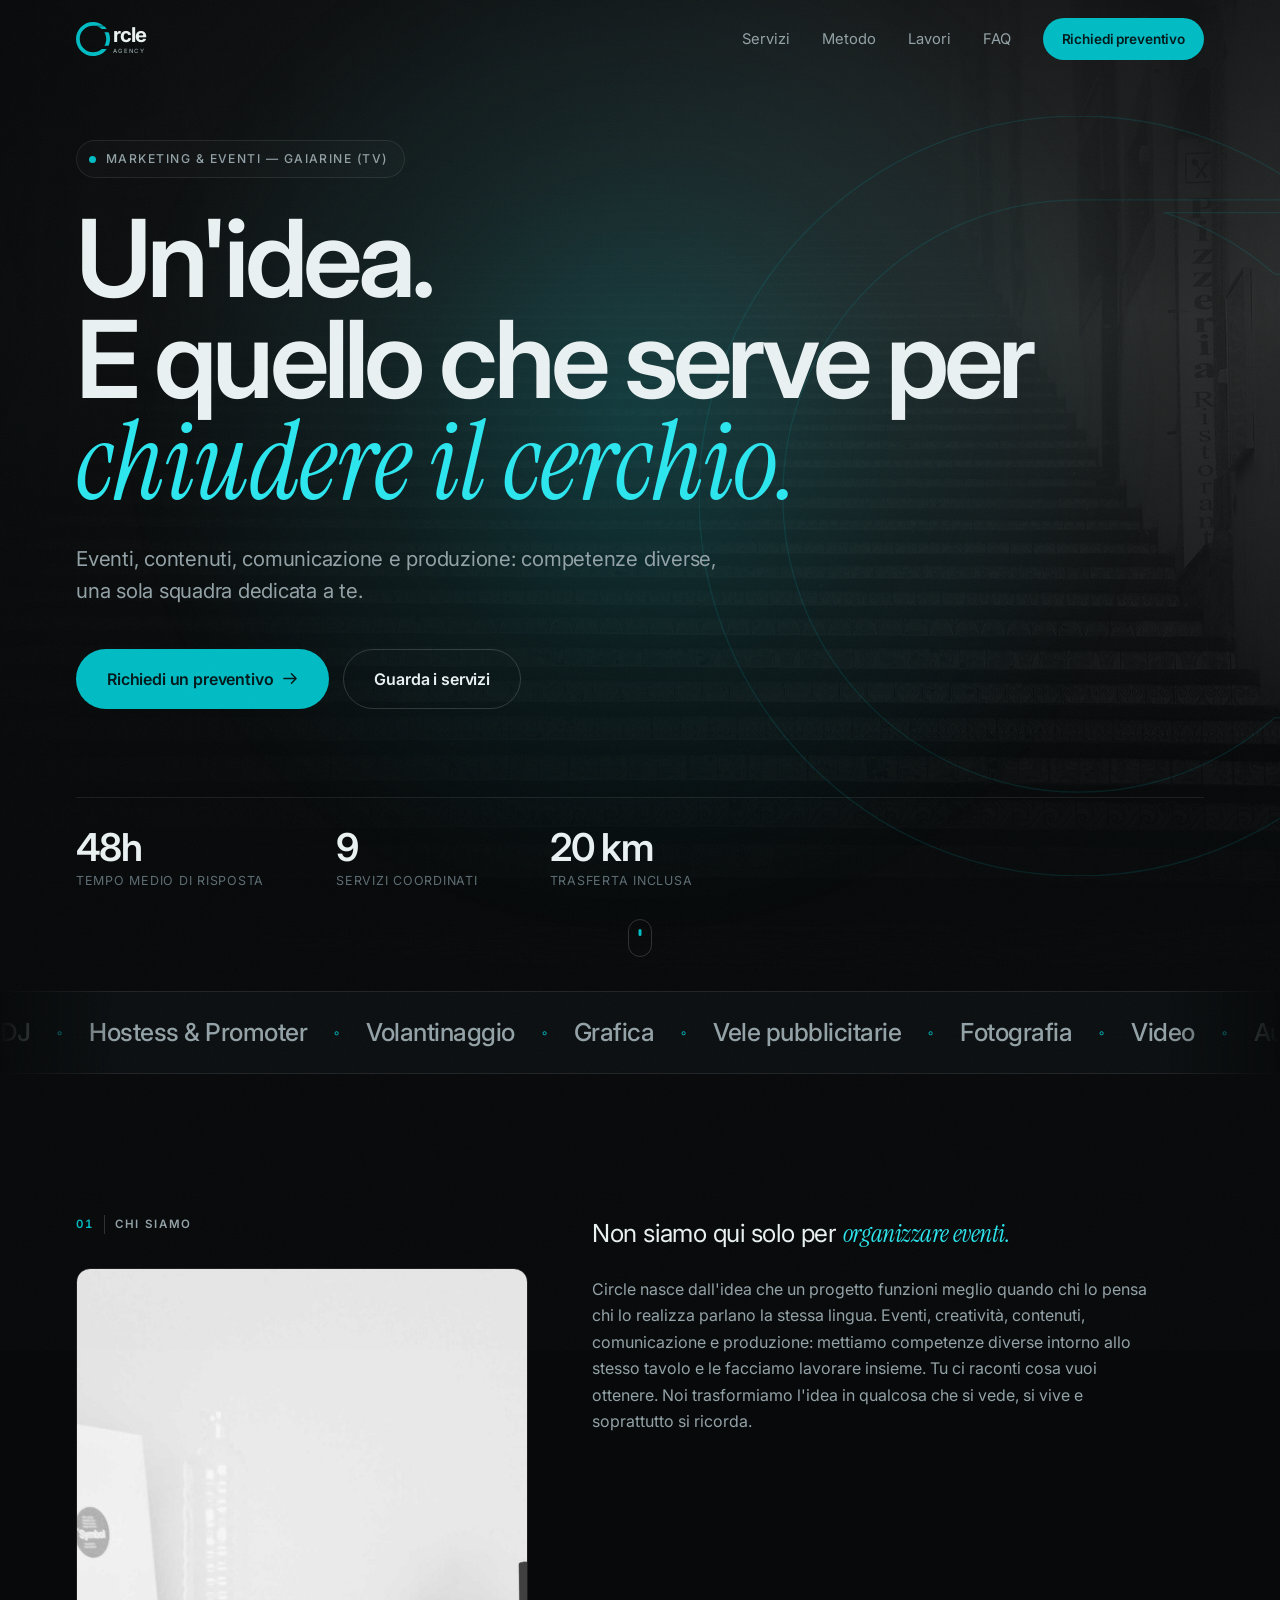
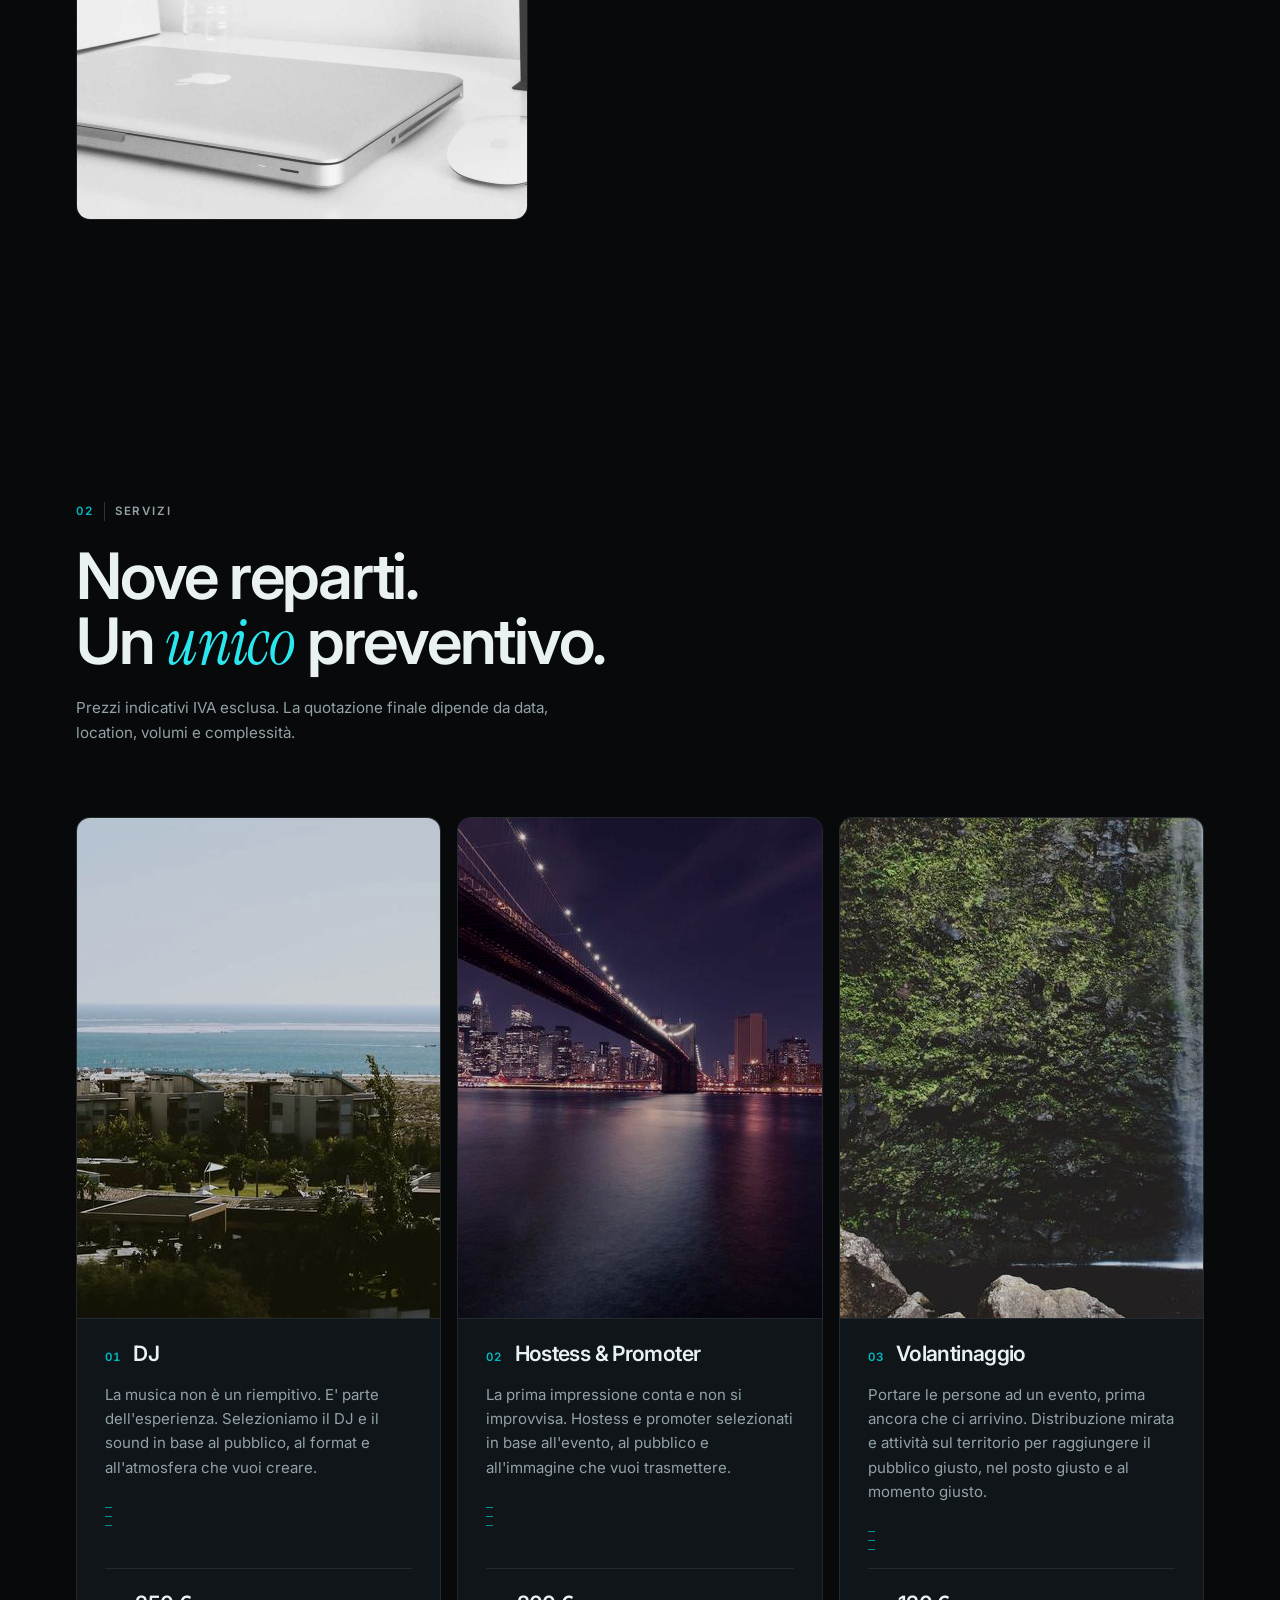
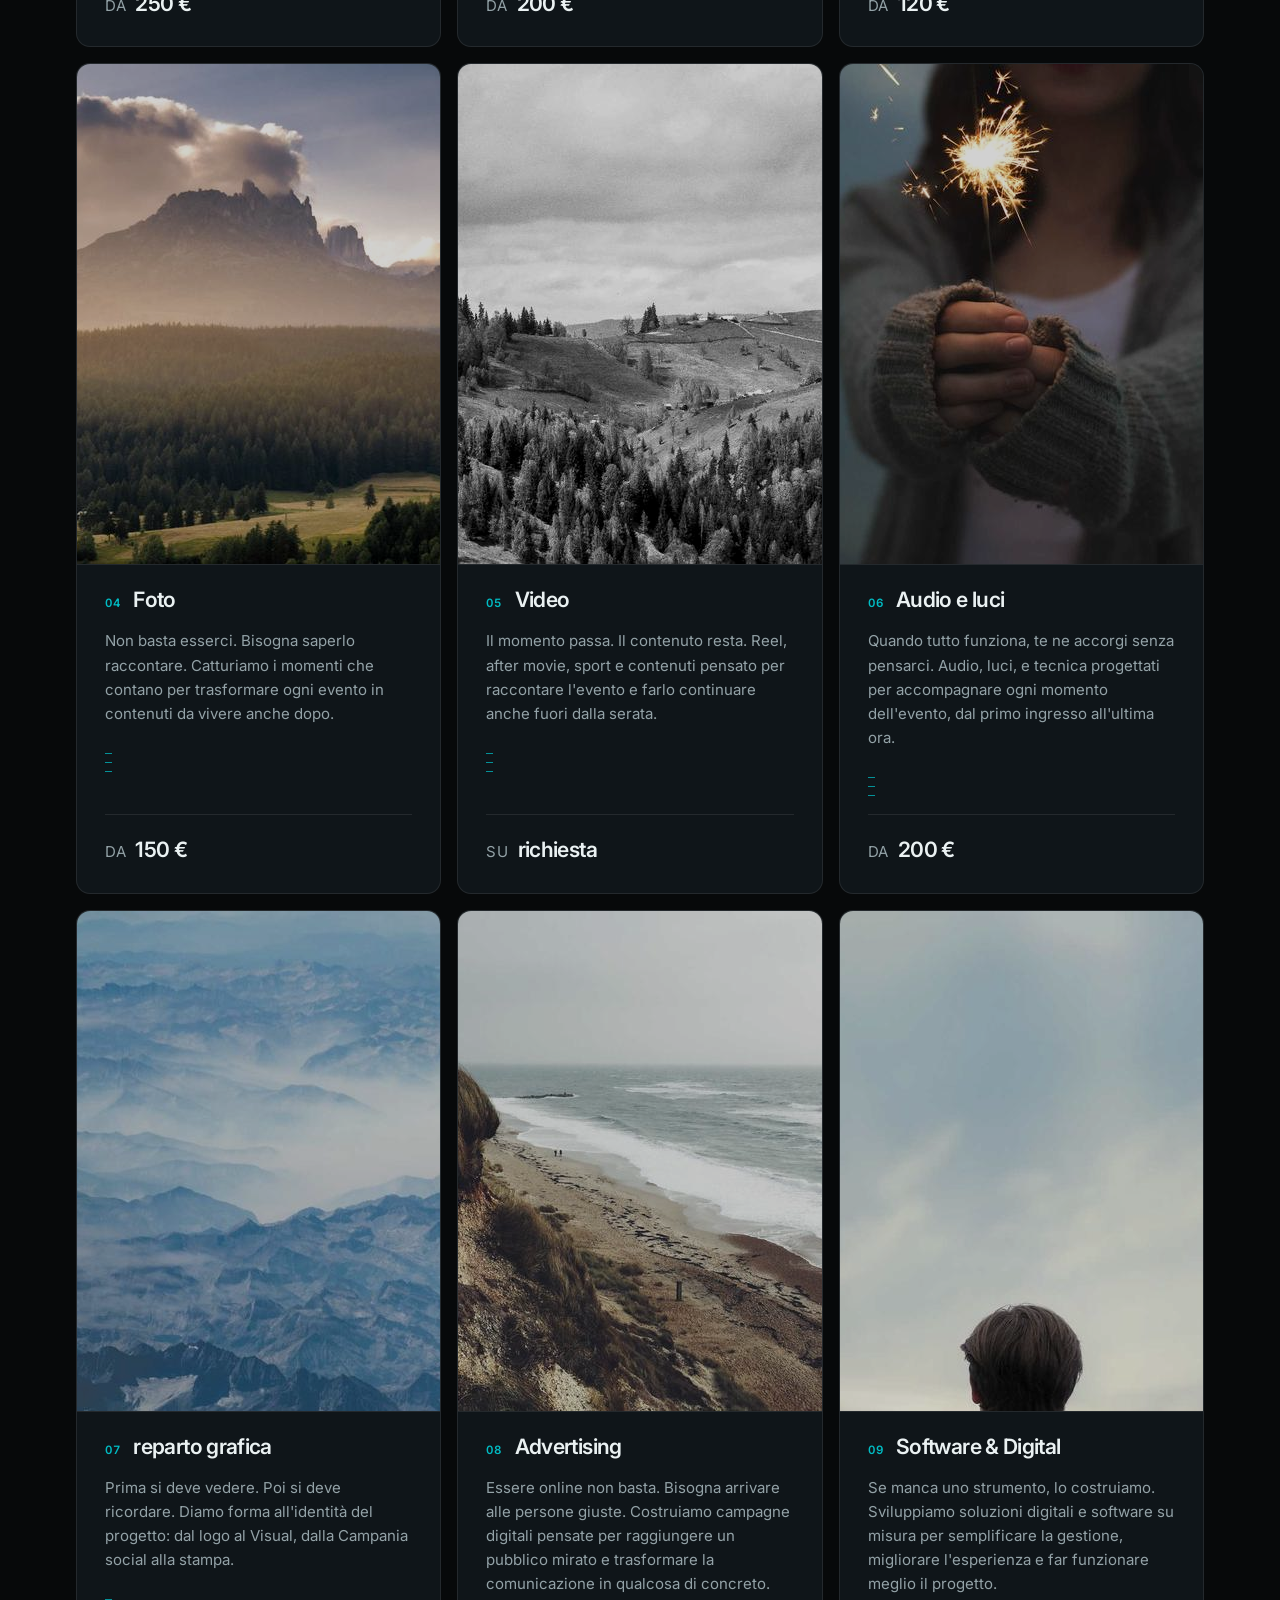
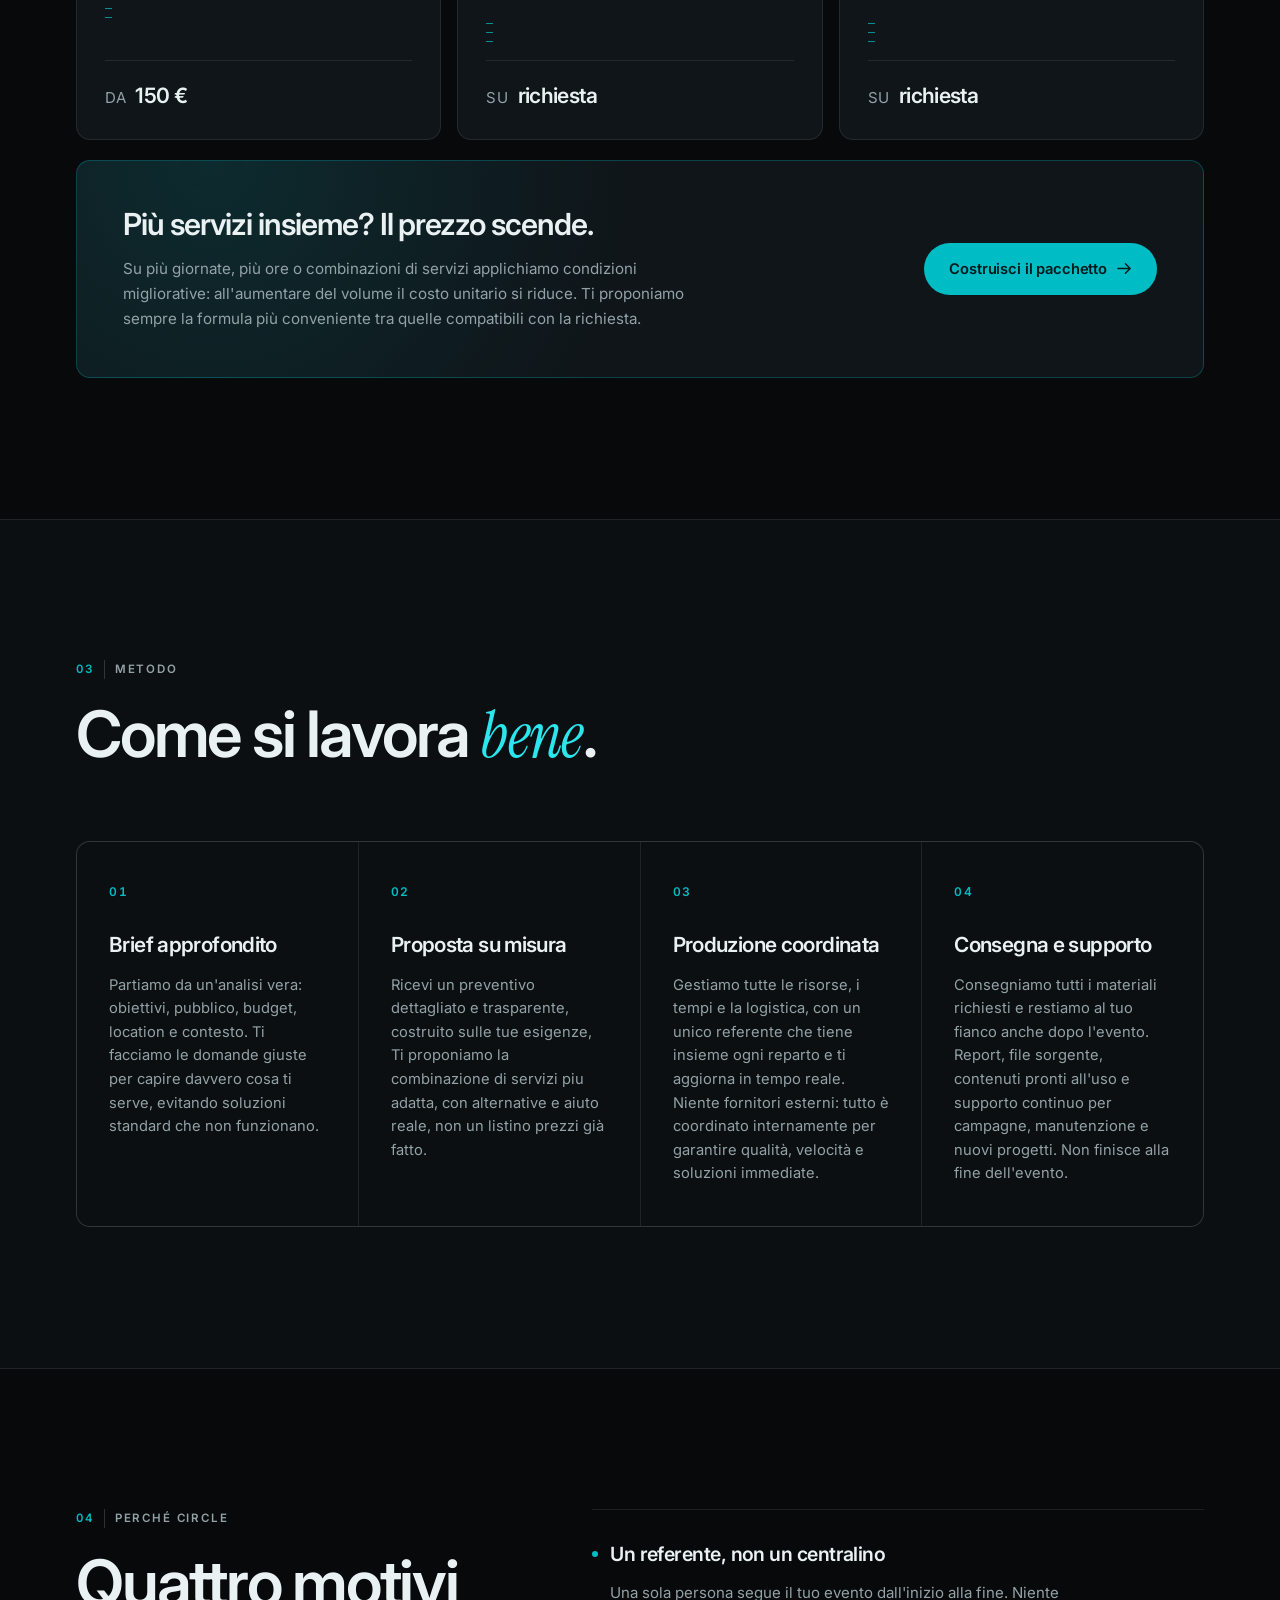
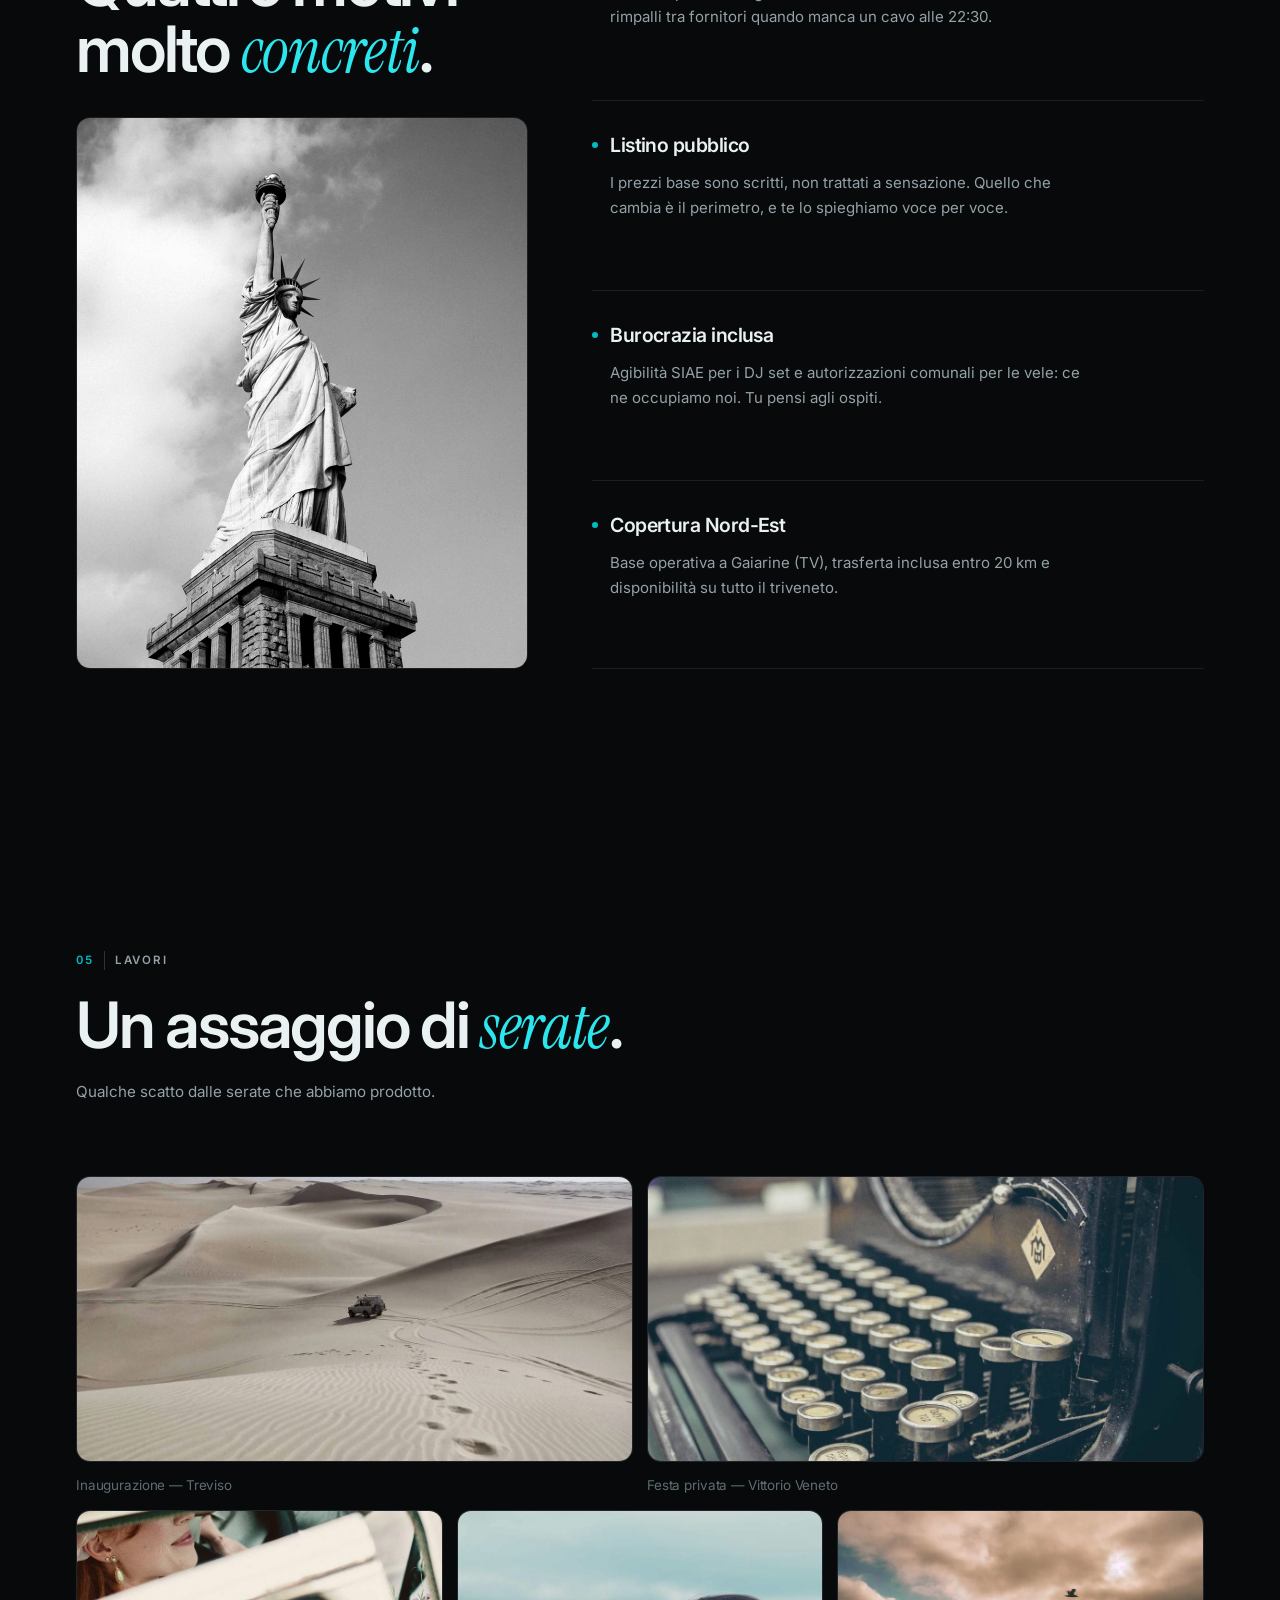
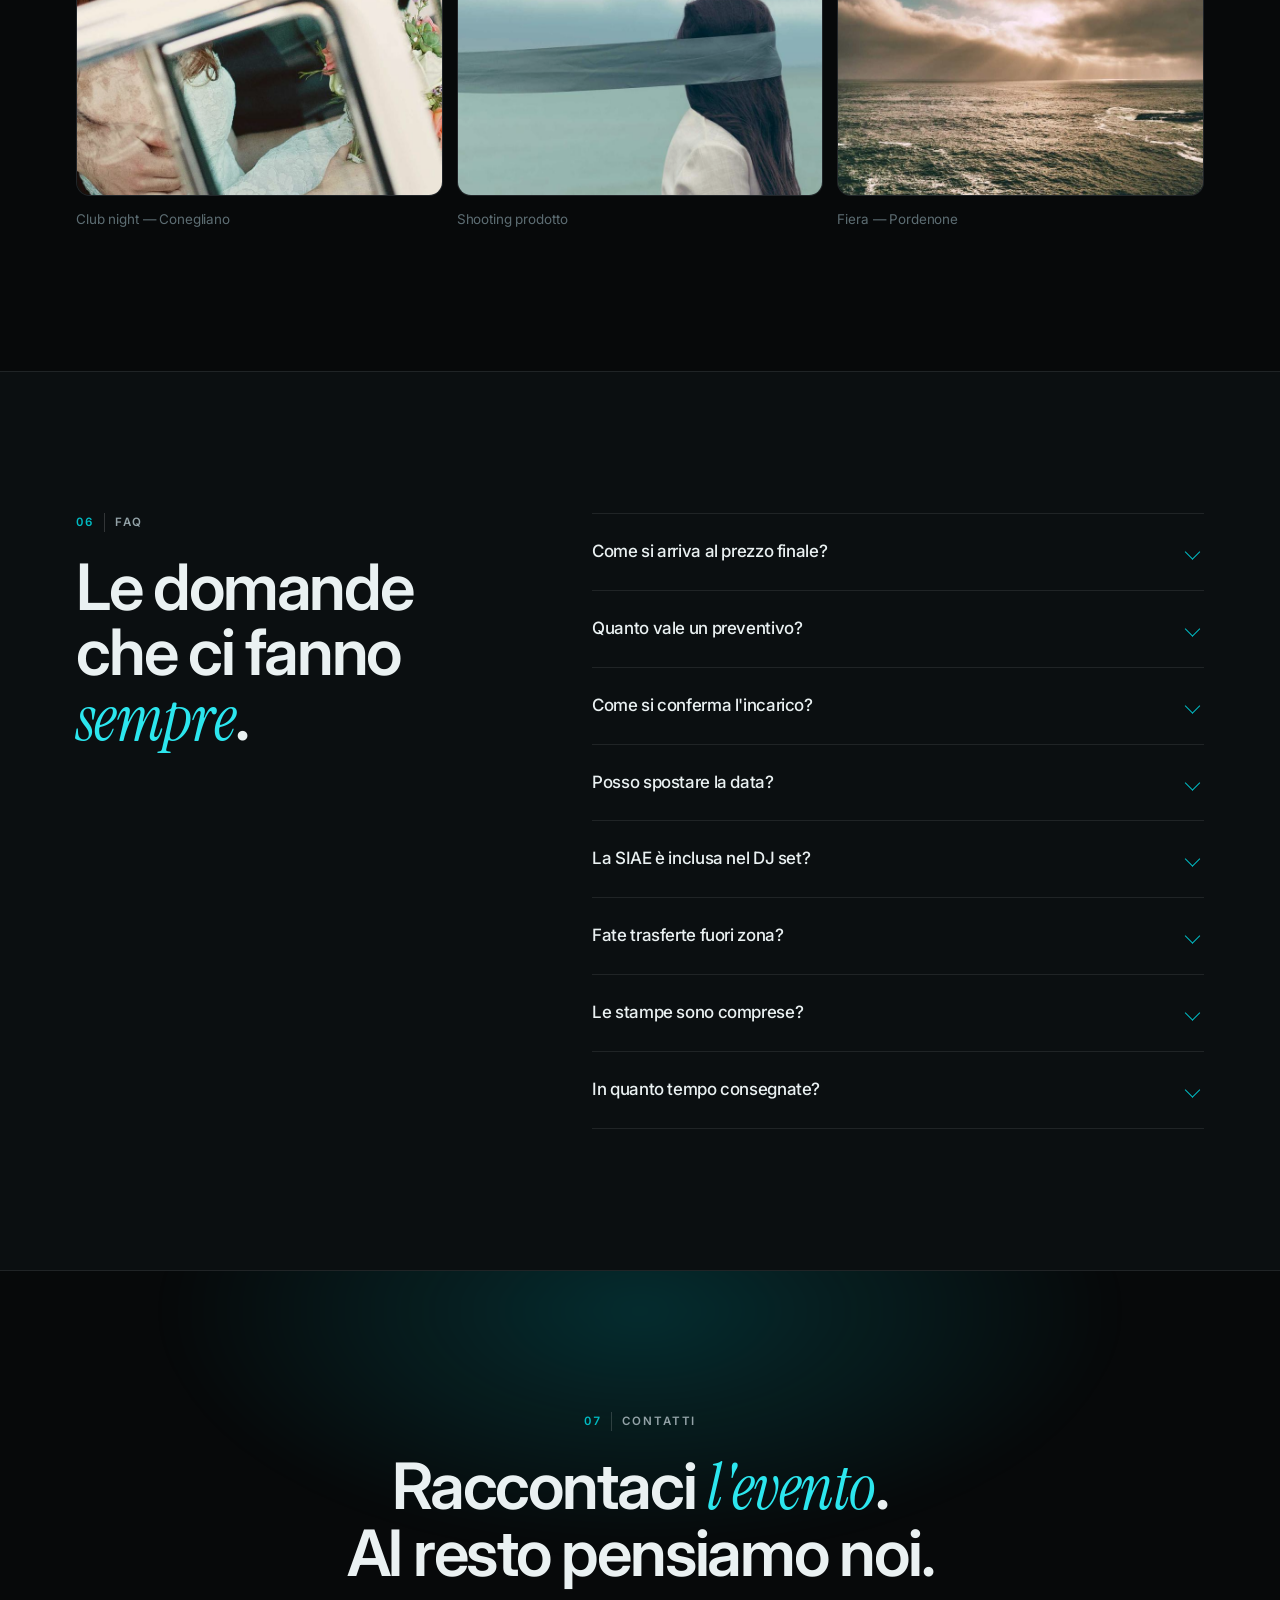
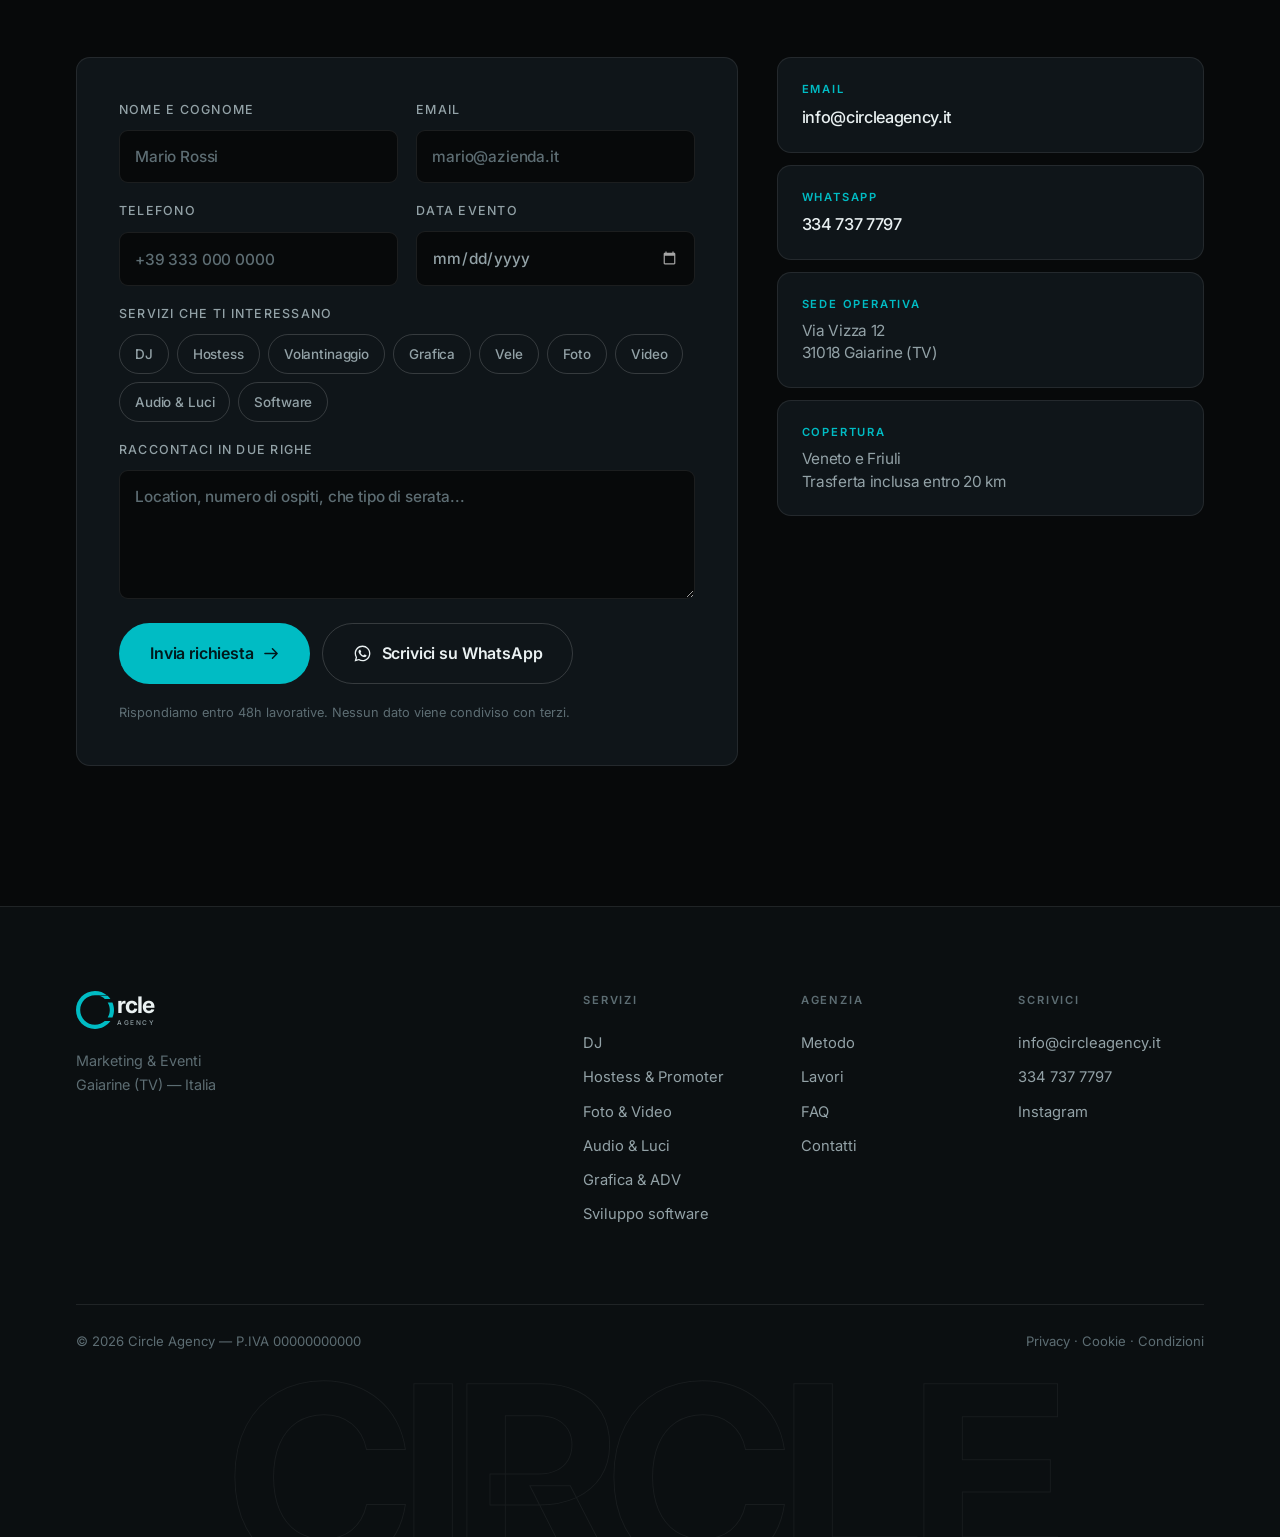
==== commit f57320b2: "Deploy test da 8847d3c" ====
--- a/index.html
+++ b/index.html
@@ -75,13 +75,12 @@
   <div class="wrap hero__inner">
     <p class="eyebrow reveal"><span class="dot"></span> Marketing &amp; Eventi — Gaiarine&nbsp;(TV)</p>
 
-    <h1 class="hero__h1 reveal" data-delay="1">Un solo interlocutore.<br>
-      <em>Tutto</em> l'evento!</h1>
-
-    <p class="hero__sub reveal" data-delay="2">
-      DJ, hostess &amp; promoter, foto e video, audio-luci, grafica, advertising
-      e sviluppo software. Nove reparti, una sola regia — la nostra.
-    </p>
+    <h1 class="hero__h1 reveal" data-delay="1">Un'idea.<br>
+E quello che serve
+per <em>chiudere il cerchio.</em></h1>
+
+    <p class="hero__sub reveal" data-delay="2">Eventi, contenuti, comunicazione e produzione:
+competenze diverse, una sola squadra dedicata a te.</p>
 
     <div class="hero__cta reveal" data-delay="3">
       <a href="#contatti" class="btn btn--lg">Richiedi un preventivo
@@ -119,18 +118,13 @@
       </figure>
     </div>
     <div>
-      <p class="lead reveal">
-        Circle è un'agenzia di <em>marketing ed eventi</em> con base in provincia
-        di Treviso. Mettiamo in scena serate, feste private, inaugurazioni ed
-        eventi aziendali — e ci occupiamo anche di tutto quello che ci gira
-        intorno: la grafica, la campagna, le foto, il video e, se serve, il
-        software.
-      </p>
-      <p class="body reveal" data-delay="1">
-        Il vantaggio è semplice: invece di rincorrere cinque fornitori diversi,
-        parli con noi. Un brief, un preventivo, un referente. Il resto lo
-        coordiniamo noi.
-      </p>
+      <p class="lead reveal">Non siamo qui solo per <em>organizzare eventi.</em></p>
+      <p class="body reveal" data-delay="1">Circle nasce dall'idea che un progetto funzioni meglio quando chi lo pensa chi lo realizza parlano la stessa lingua.
+
+Eventi, creatività, contenuti, comunicazione e produzione: mettiamo competenze diverse intorno allo stesso tavolo e le facciamo lavorare insieme.
+
+Tu ci raconti cosa vuoi ottenere.
+Noi trasformiamo l'idea in qualcosa che si vede, si vive e soprattutto si ricorda.</p>
     </div>
   </div>
 </section>
@@ -154,12 +148,14 @@
           <img src="assets/img/foto/servizio-dj.jpg" alt="DJ al mixer durante un evento" width="800" height="500" loading="lazy">
         </figure>
         <div class="card__top"><span class="card__idx">01</span><h3>DJ</h3></div>
-        <p>DJ per club, feste private ed eventi aziendali. Selezione musicale
-           concordata, gestione richieste in serata, agibilità SIAE inclusa.</p>
-        <ul class="card__list">
-          <li>Set lounge, main, afterparty o DJ&nbsp;+&nbsp;MC</li>
-          <li>Durata standard 4 ore — extra 20&nbsp;€/h</li>
-          <li>Call di brief per scaletta e vibe</li>
+        <p>La musica non è un riempitivo.
+E' parte dell'esperienza.
+
+Selezioniamo il DJ e il sound in base al pubblico, al format e all'atmosfera che vuoi creare.</p>
+        <ul class="card__list">
+          <li></li>
+          <li></li>
+          <li></li>
         </ul>
         <p class="card__price">da <b>250&nbsp;€</b></p>
       </article>
@@ -169,12 +165,13 @@
           <img src="assets/img/foto/servizio-hostess.jpg" alt="Hostess all’accoglienza di un evento" width="800" height="500" loading="lazy">
         </figure>
         <div class="card__top"><span class="card__idx">02</span><h3>Hostess &amp; Promoter</h3></div>
-        <p>Accoglienza, registrazione ospiti, gestione flussi e assistenza stand.
-           Profili selezionati su target, contesto e dress code.</p>
-        <ul class="card__list">
-          <li>Promozione attiva e supporto vendite</li>
-          <li>Turno standard 4 ore — extra 20&nbsp;€/h</li>
-          <li>Dress code a carico del cliente</li>
+        <p>La prima impressione conta e non si improvvisa.
+
+Hostess e promoter selezionati in base all'evento, al pubblico e all'immagine che vuoi trasmettere.</p>
+        <ul class="card__list">
+          <li></li>
+          <li></li>
+          <li></li>
         </ul>
         <p class="card__price">da <b>200&nbsp;€</b></p>
       </article>
@@ -184,12 +181,13 @@
           <img src="assets/img/foto/servizio-volantinaggio.jpg" alt="Distribuzione volantini in strada" width="800" height="500" loading="lazy">
         </figure>
         <div class="card__top"><span class="card__idx">03</span><h3>Volantinaggio</h3></div>
-        <p>Distribuzione mirata con geolocalizzazione delle aree. Hand-to-hand,
-           door-to-door o presidio in prossimità di eventi.</p>
-        <ul class="card__list">
-          <li>Report fotografico e tracciamento turni</li>
-          <li>Durata standard 2 ore — extra 20&nbsp;€/h</li>
-          <li>Stampa e permessi a carico del cliente</li>
+        <p>Portare le persone ad un evento, prima ancora che ci arrivino.
+
+Distribuzione mirata e attività sul territorio per raggiungere il pubblico giusto, nel posto giusto e al momento giusto.</p>
+        <ul class="card__list">
+          <li></li>
+          <li></li>
+          <li></li>
         </ul>
         <p class="card__price">da <b>120&nbsp;€</b></p>
       </article>
@@ -198,13 +196,13 @@
         <figure class="card__media">
           <img src="assets/img/foto/servizio-grafica.jpg" alt="Materiali grafici e stampati" width="800" height="500" loading="lazy">
         </figure>
-        <div class="card__top"><span class="card__idx">04</span><h3>Grafica</h3></div>
-        <p>Branding, loghi, visual social, ADV, impaginati e materiali per la
-           stampa. Adattamenti su tutti i formati che ti servono.</p>
-        <ul class="card__list">
-          <li>Stories, feed, banner, vele, affissioni</li>
-          <li>File esecutivi + sorgenti su richiesta</li>
-          <li>Express 24/48h disponibile</li>
+        <div class="card__top"><span class="card__idx">04</span><h3>Foto</h3></div>
+        <p>Non basta esserci. Bisogna saperlo raccontare.
+Catturiamo i momenti che contano per trasformare ogni evento in contenuti da vivere anche dopo.</p>
+        <ul class="card__list">
+          <li></li>
+          <li></li>
+          <li></li>
         </ul>
         <p class="card__price">da <b>150&nbsp;€</b></p>
       </article>
@@ -213,13 +211,13 @@
         <figure class="card__media">
           <img src="assets/img/foto/servizio-vele.jpg" alt="Vela pubblicitaria in città" width="800" height="500" loading="lazy">
         </figure>
-        <div class="card__top"><span class="card__idx">05</span><h3>Vele pubblicitarie</h3></div>
-        <p>Pubblicità stradale su vele mobili. Pianifichiamo percorsi e
-           posizionamenti giornalieri o settimanali sulle zone che contano.</p>
-        <ul class="card__list">
-          <li>Centro, periferia, poli commerciali, eventi</li>
-          <li>Vela statica o itinerante, più mezzi</li>
-          <li>Autorizzazioni comunali incluse</li>
+        <div class="card__top"><span class="card__idx">05</span><h3>Video</h3></div>
+        <p>Il momento passa. Il contenuto resta.
+Reel, after movie, sport e contenuti pensato per raccontare l'evento e farlo continuare anche fuori dalla serata.</p>
+        <ul class="card__list">
+          <li></li>
+          <li></li>
+          <li></li>
         </ul>
         <p class="card__price">su <b>richiesta</b></p>
       </article>
@@ -228,13 +226,13 @@
         <figure class="card__media">
           <img src="assets/img/foto/servizio-fotografia.jpg" alt="Fotografo durante uno shooting" width="800" height="500" loading="lazy">
         </figure>
-        <div class="card__top"><span class="card__idx">06</span><h3>Fotografia</h3></div>
-        <p>Copertura evento, ritratti, still life e contenuti per i social.
-           Selezione e post-produzione incluse, uso commerciale compreso.</p>
-        <ul class="card__list">
-          <li>Shooting con consegna pronta per il post</li>
-          <li>Copertura evento singolo</li>
-          <li>Pacchetto foto + video con 1 operatore</li>
+        <div class="card__top"><span class="card__idx">06</span><h3>Audio e luci</h3></div>
+        <p>Quando tutto funziona, te ne accorgi senza pensarci.
+Audio, luci, e tecnica progettati per accompagnare ogni momento dell'evento, dal primo ingresso all'ultima ora.</p>
+        <ul class="card__list">
+          <li></li>
+          <li></li>
+          <li></li>
         </ul>
         <p class="card__price">da <b>200&nbsp;€</b></p>
       </article>
@@ -243,13 +241,13 @@
         <figure class="card__media">
           <img src="assets/img/foto/servizio-video.jpg" alt="Videomaker che riprende un evento" width="800" height="500" loading="lazy">
         </figure>
-        <div class="card__top"><span class="card__idx">07</span><h3>Video</h3></div>
-        <p>Riprese evento, corporate, spot e reels. Montaggio con color
-           correction e mix audio di base, consegna in due formati.</p>
-        <ul class="card__list">
-          <li>Drone dove consentito</li>
-          <li>Motion graphics e sottotitoli</li>
-          <li>Sorgenti di progetto su richiesta</li>
+        <div class="card__top"><span class="card__idx">07</span><h3>reparto grafica</h3></div>
+        <p>Prima si deve vedere. Poi si deve ricordare.
+Diamo forma all'identità del progetto: dal logo al Visual, dalla Campania social alla stampa.</p>
+        <ul class="card__list">
+          <li></li>
+          <li></li>
+          <li></li>
         </ul>
         <p class="card__price">da <b>150&nbsp;€</b></p>
       </article>
@@ -258,13 +256,13 @@
         <figure class="card__media">
           <img src="assets/img/foto/servizio-audio-luci.jpg" alt="Impianto audio e luci su un palco" width="800" height="500" loading="lazy">
         </figure>
-        <div class="card__top"><span class="card__idx">08</span><h3>Audio &amp; Luci</h3></div>
-        <p>Noleggio impianto audio, luci base o scenografiche, con tecnico in
-           loco. Montaggio e smontaggio sempre inclusi.</p>
-        <ul class="card__list">
-          <li>Config. base / medium / large</li>
-          <li>Dimensionamento su venue e pubblico</li>
-          <li>Tecnico audio-luci consigliato</li>
+        <div class="card__top"><span class="card__idx">08</span><h3>Advertising</h3></div>
+        <p>Essere online non basta. Bisogna arrivare alle persone giuste.
+Costruiamo campagne digitali pensate per raggiungere un pubblico mirato e trasformare la comunicazione in qualcosa di concreto.</p>
+        <ul class="card__list">
+          <li></li>
+          <li></li>
+          <li></li>
         </ul>
         <p class="card__price">su <b>richiesta</b></p>
       </article>
@@ -273,13 +271,13 @@
         <figure class="card__media">
           <img src="assets/img/foto/servizio-software.jpg" alt="Interfaccia di un sito realizzato da Circle" width="800" height="500" loading="lazy">
         </figure>
-        <div class="card__top"><span class="card__idx">09</span><h3>Sviluppo software</h3></div>
-        <p>Siti e landing ad alta conversione, web app, gestionali e automazioni.
-           Anche integrazioni API, e-commerce, dashboard KPI e CRM su misura.</p>
-        <ul class="card__list">
-          <li>WordPress, custom, React, Node, Python</li>
-          <li>Manutenzione a canone mensile</li>
-          <li>SLA standard o premium</li>
+        <div class="card__top"><span class="card__idx">09</span><h3>Software &amp; Digital</h3></div>
+        <p>Se manca uno strumento, lo costruiamo.
+Sviluppiamo soluzioni digitali e software su misura per semplificare la gestione, migliorare l'esperienza e far funzionare meglio il progetto.</p>
+        <ul class="card__list">
+          <li></li>
+          <li></li>
+          <li></li>
         </ul>
         <p class="card__price">su <b>richiesta</b></p>
       </article>
@@ -312,27 +310,23 @@
     <ol class="steps">
       <li class="step reveal">
         <span class="step__n">01</span>
-        <h3>Brief</h3>
-        <p>Ci racconti data, location, budget e obiettivo. Se serve facciamo una
-           call o un sopralluogo. Da qui parte tutto — e da qui partono i tempi.</p>
+        <h3>Brief approfondito</h3>
+        <p>Partiamo da un'analisi vera: obiettivi, pubblico, budget, location e contesto. Ti facciamo le domande giuste per capire davvero cosa ti serve, evitando soluzioni standard che non funzionano.</p>
       </li>
       <li class="step reveal" data-delay="1">
         <span class="step__n">02</span>
-        <h3>Proposta</h3>
-        <p>Ricevi un preventivo dettagliato: cosa è incluso, cosa no, chi porta
-           cosa. Validità 15 giorni. Nessuna voce nascosta a fine serata.</p>
+        <h3>Proposta su misura</h3>
+        <p>Ricevi un preventivo dettagliato e trasparente, costruito sulle tue esigenze, Ti proponiamo la combinazione di servizi piu adatta, con alternative e aiuto reale, non un listino prezzi già fatto.</p>
       </li>
       <li class="step reveal" data-delay="2">
         <span class="step__n">03</span>
-        <h3>Produzione</h3>
-        <p>Coordiniamo risorse, mezzi, permessi e logistica. Tu hai un solo
-           referente che risponde per tutti i reparti coinvolti.</p>
+        <h3>Produzione coordinata</h3>
+        <p>Gestiamo tutte le risorse, i tempi e la logistica, con un unico referente che tiene insieme ogni reparto e ti aggiorna in tempo reale. Niente fornitori esterni: tutto è coordinato internamente per garantire qualità, velocità e soluzioni immediate.</p>
       </li>
       <li class="step reveal" data-delay="3">
         <span class="step__n">04</span>
-        <h3>Consegna</h3>
-        <p>Materiali, report e file sorgenti su richiesta. E se il progetto
-           continua — social, campagne, manutenzione — restiamo agganciati.</p>
+        <h3>Consegna e supporto</h3>
+        <p>Consegniamo tutti i materiali richiesti e restiamo al tuo fianco anche dopo l'evento. Report, file sorgente, contenuti pronti all'uso e supporto continuo per campagne, manutenzione e nuovi progetti. Non finisce alla fine dell'evento.</p>
       </li>
     </ol>
   </div>
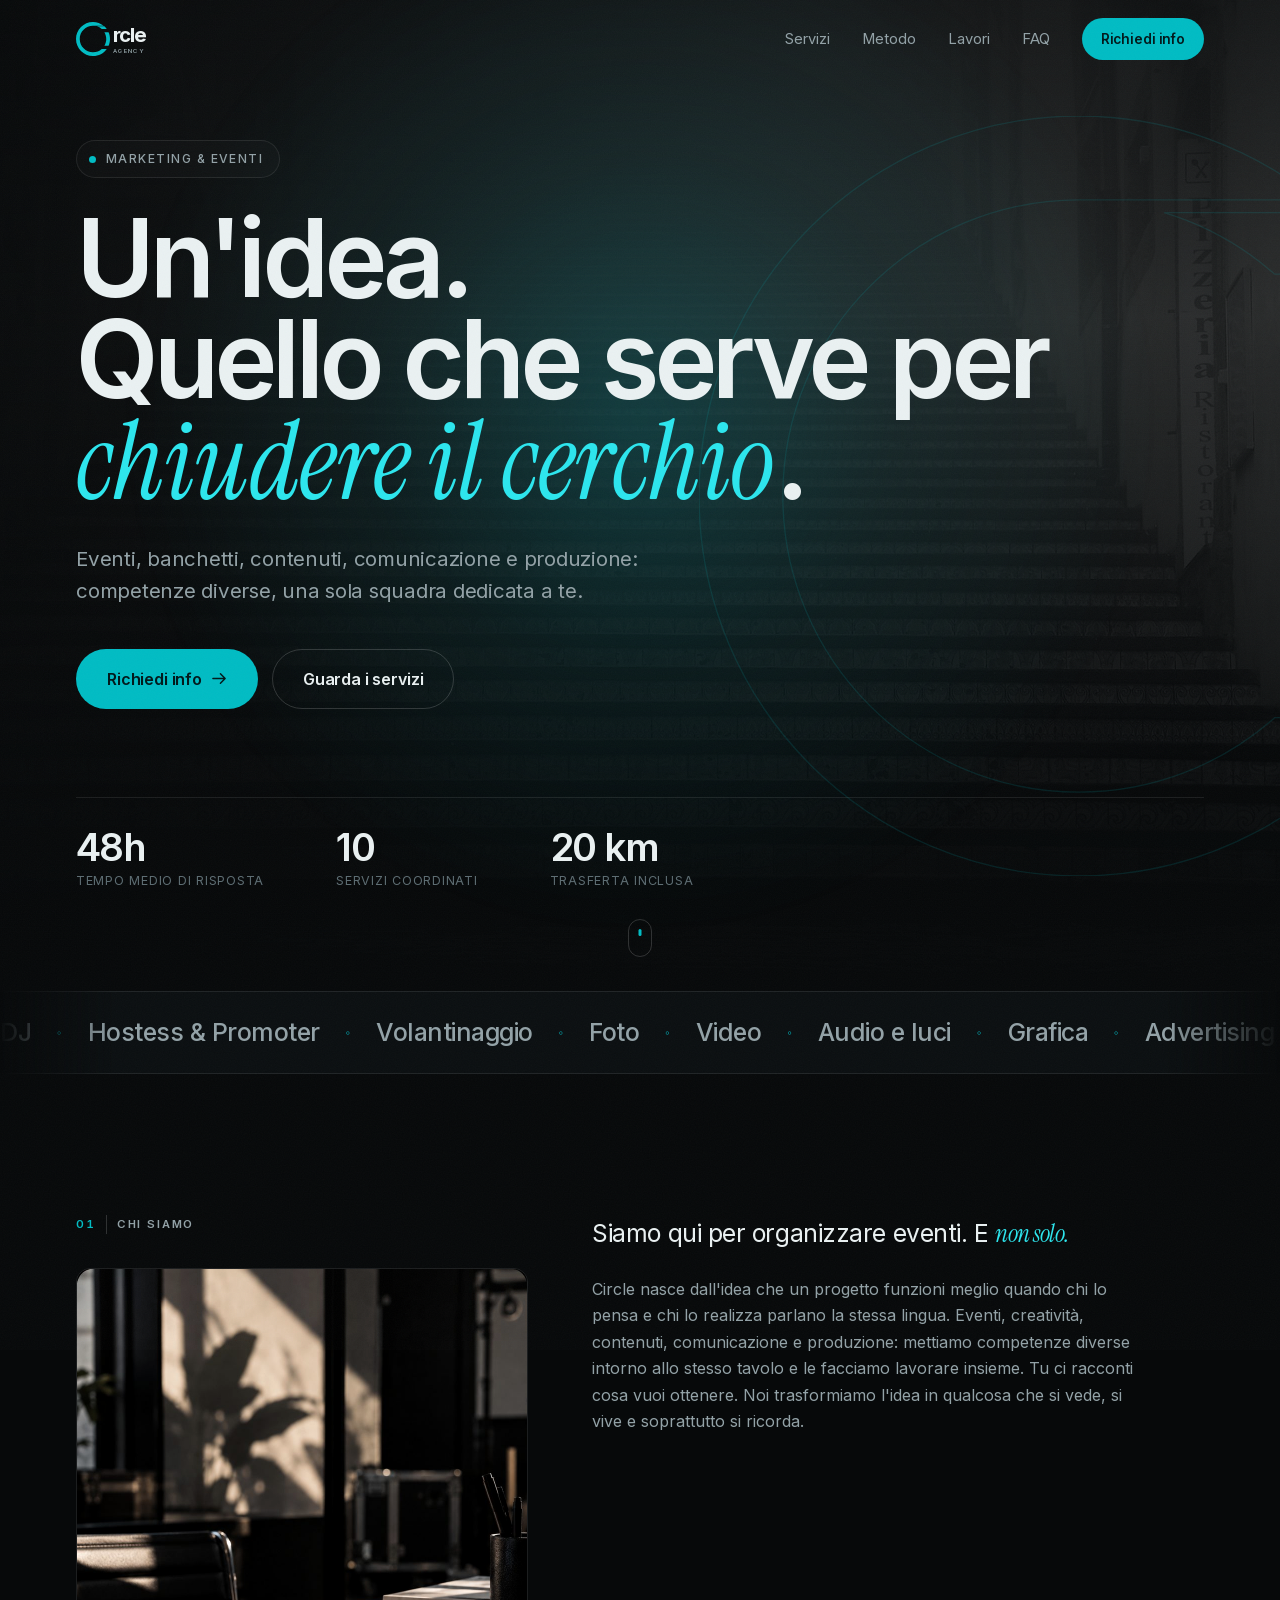
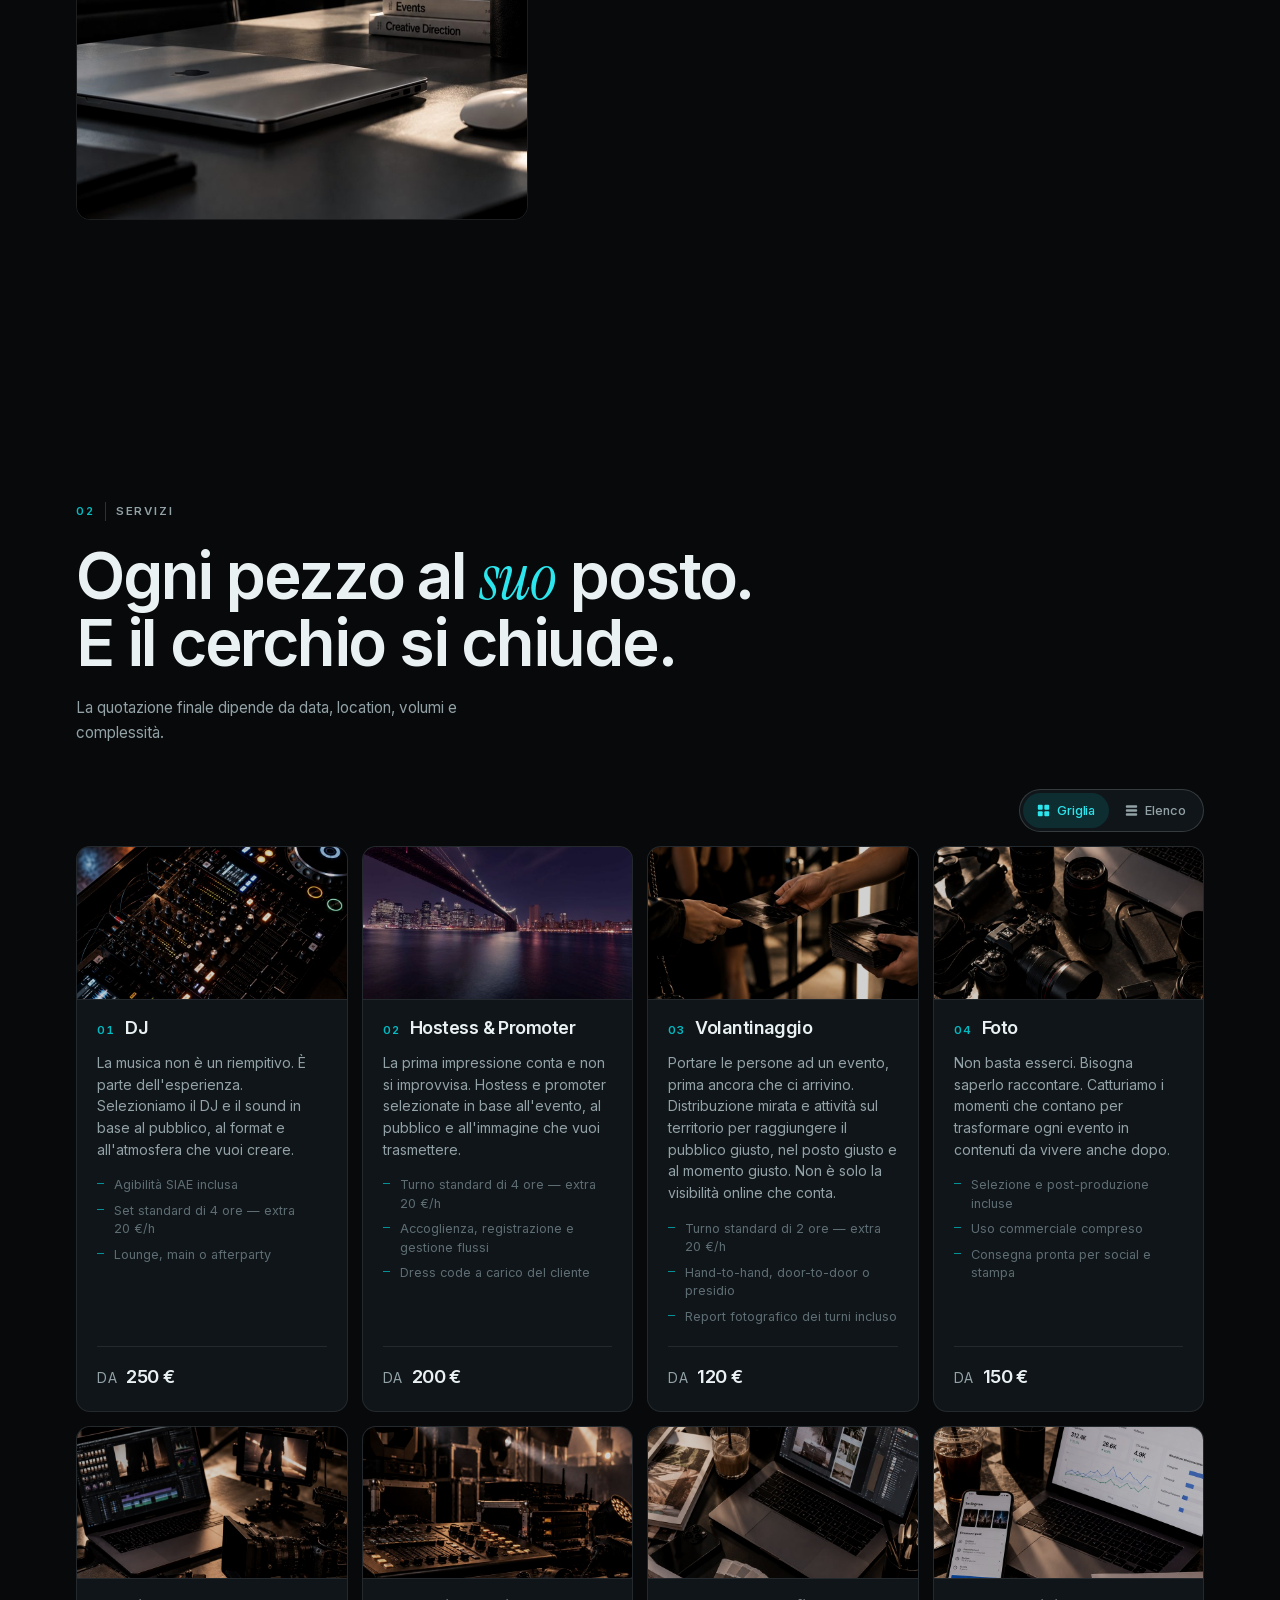
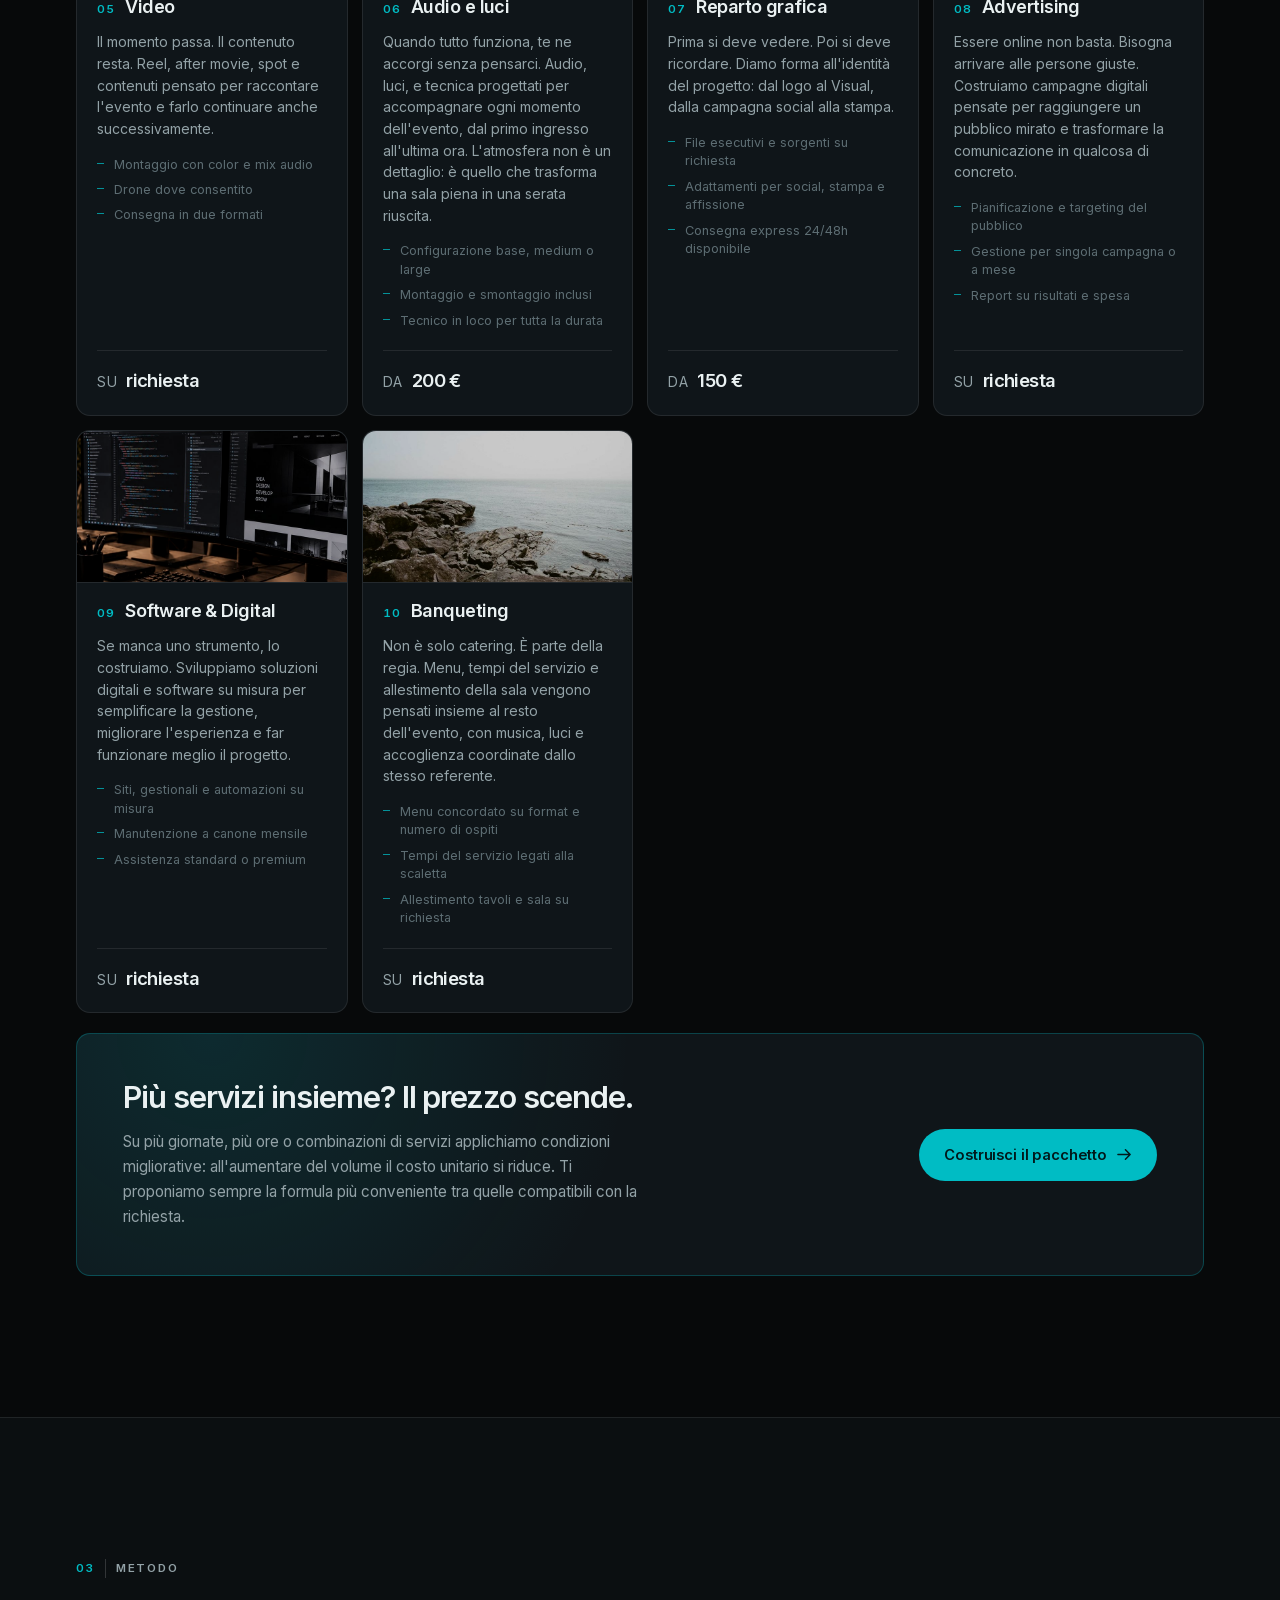
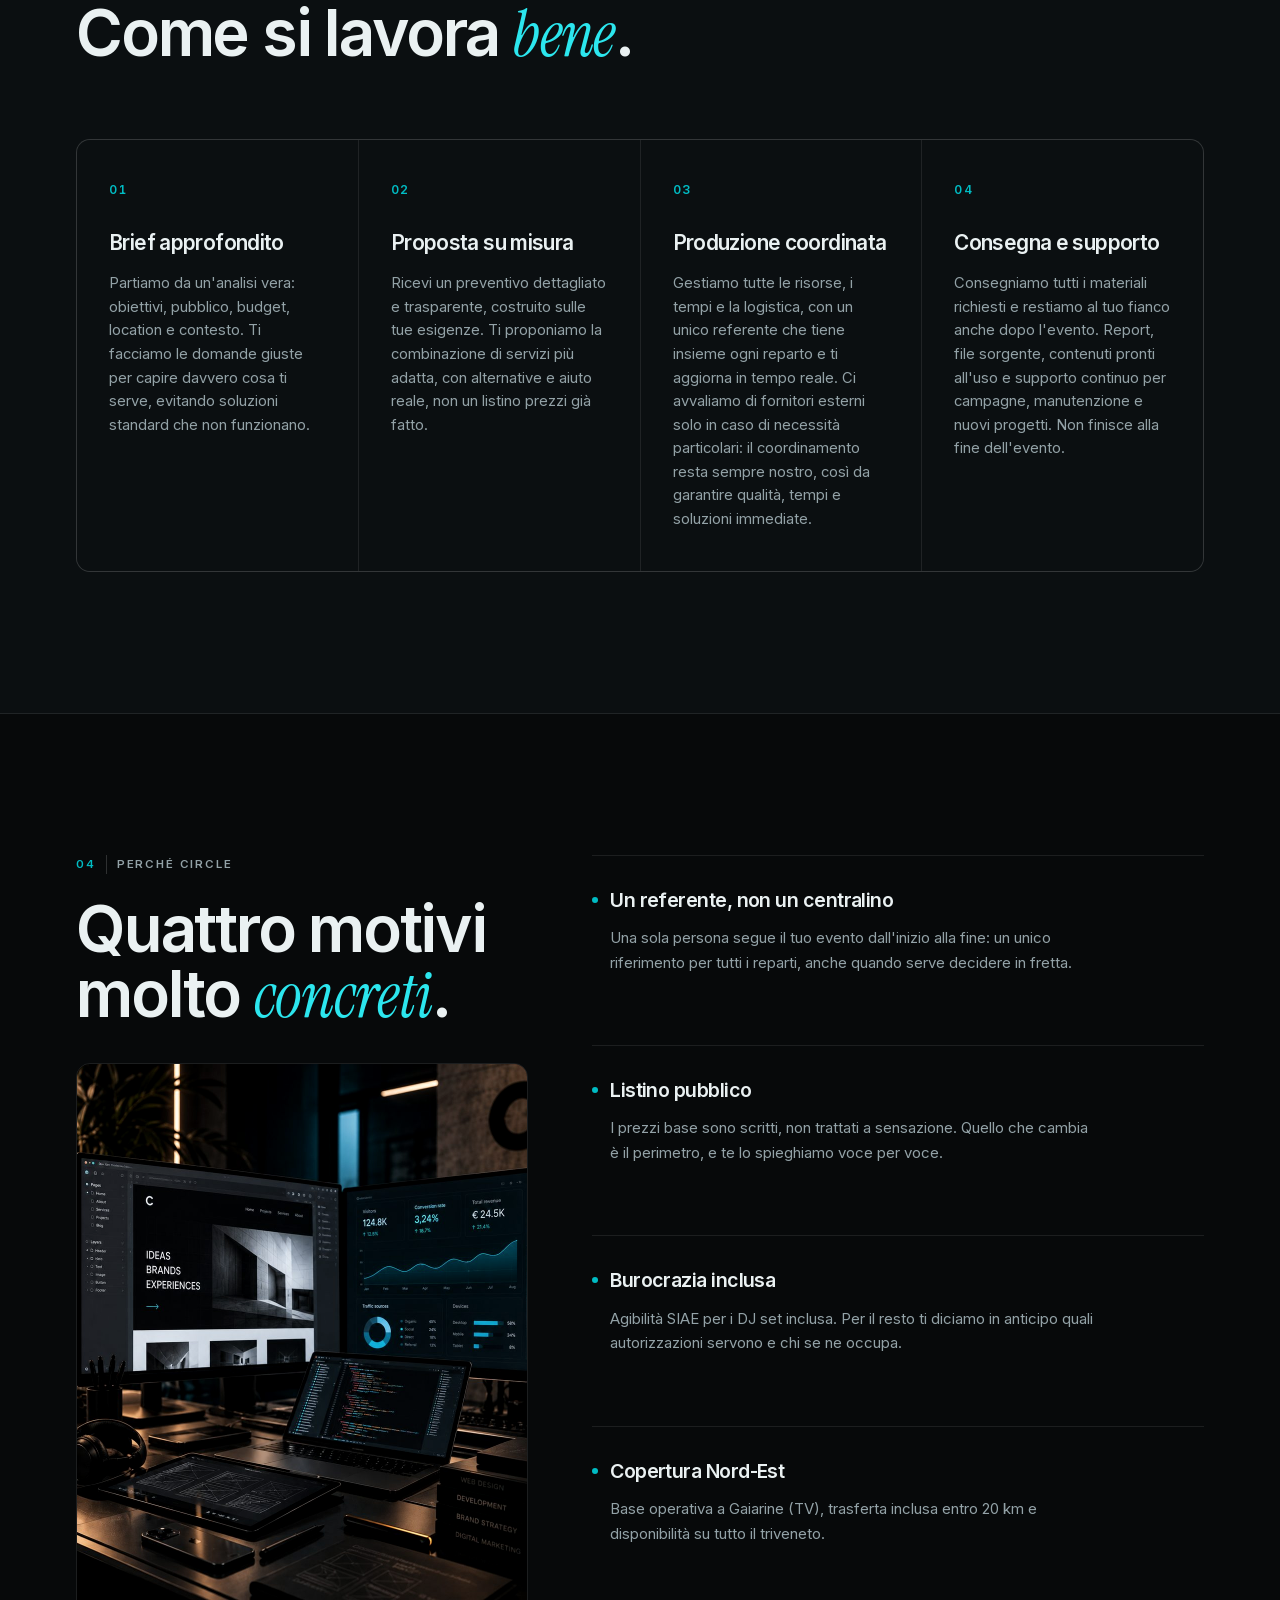
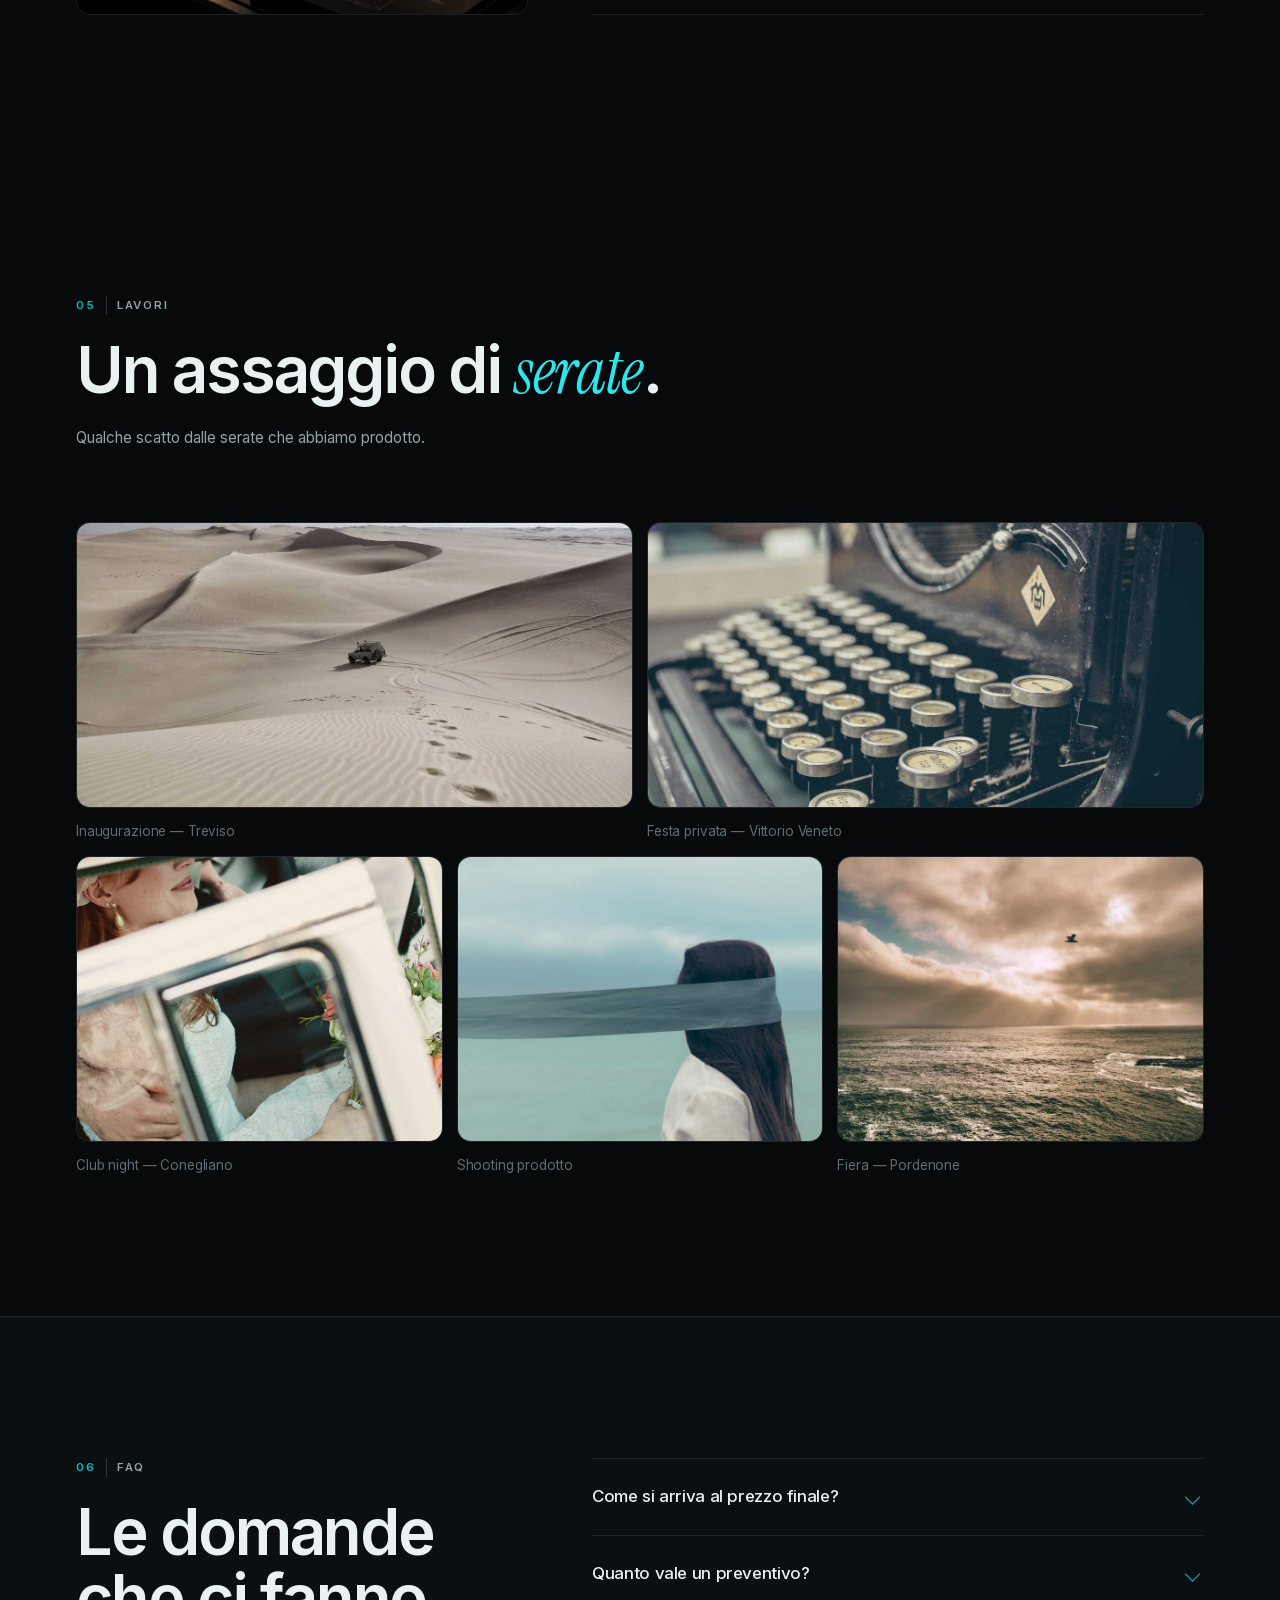
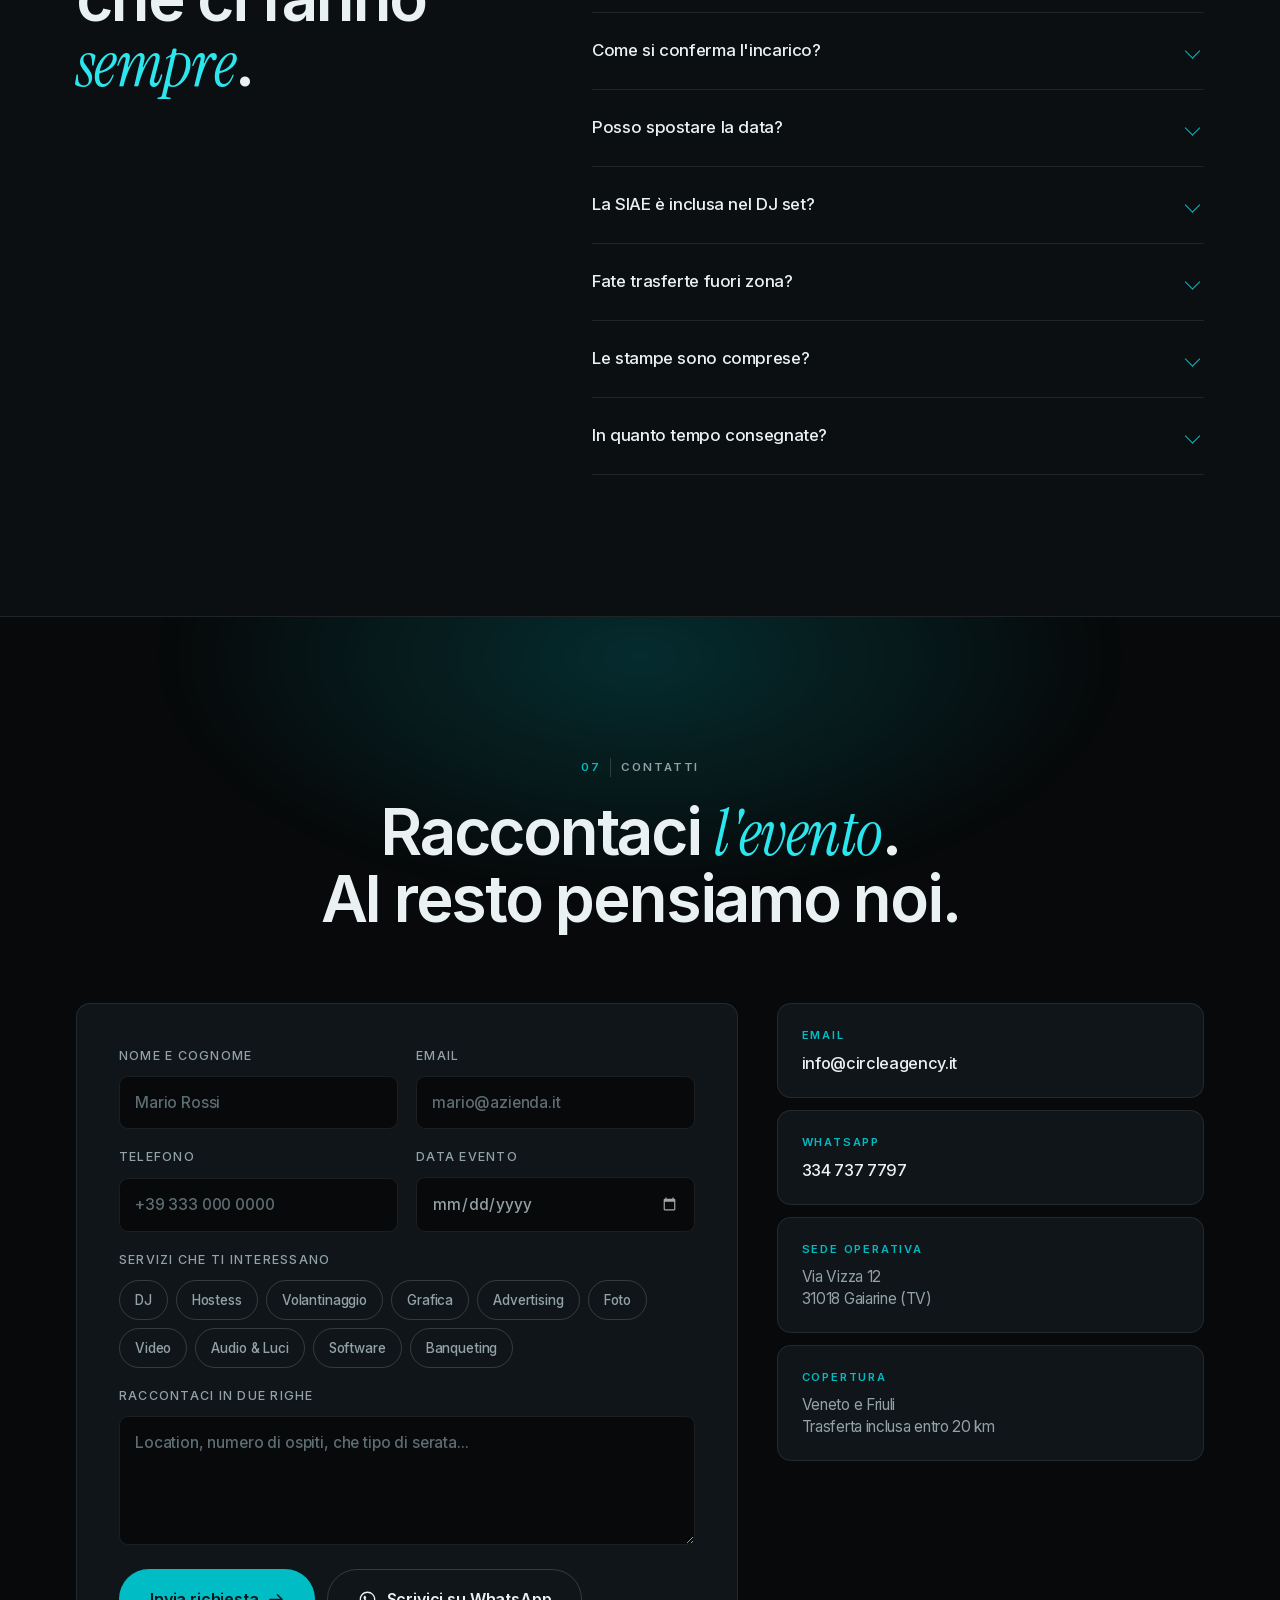
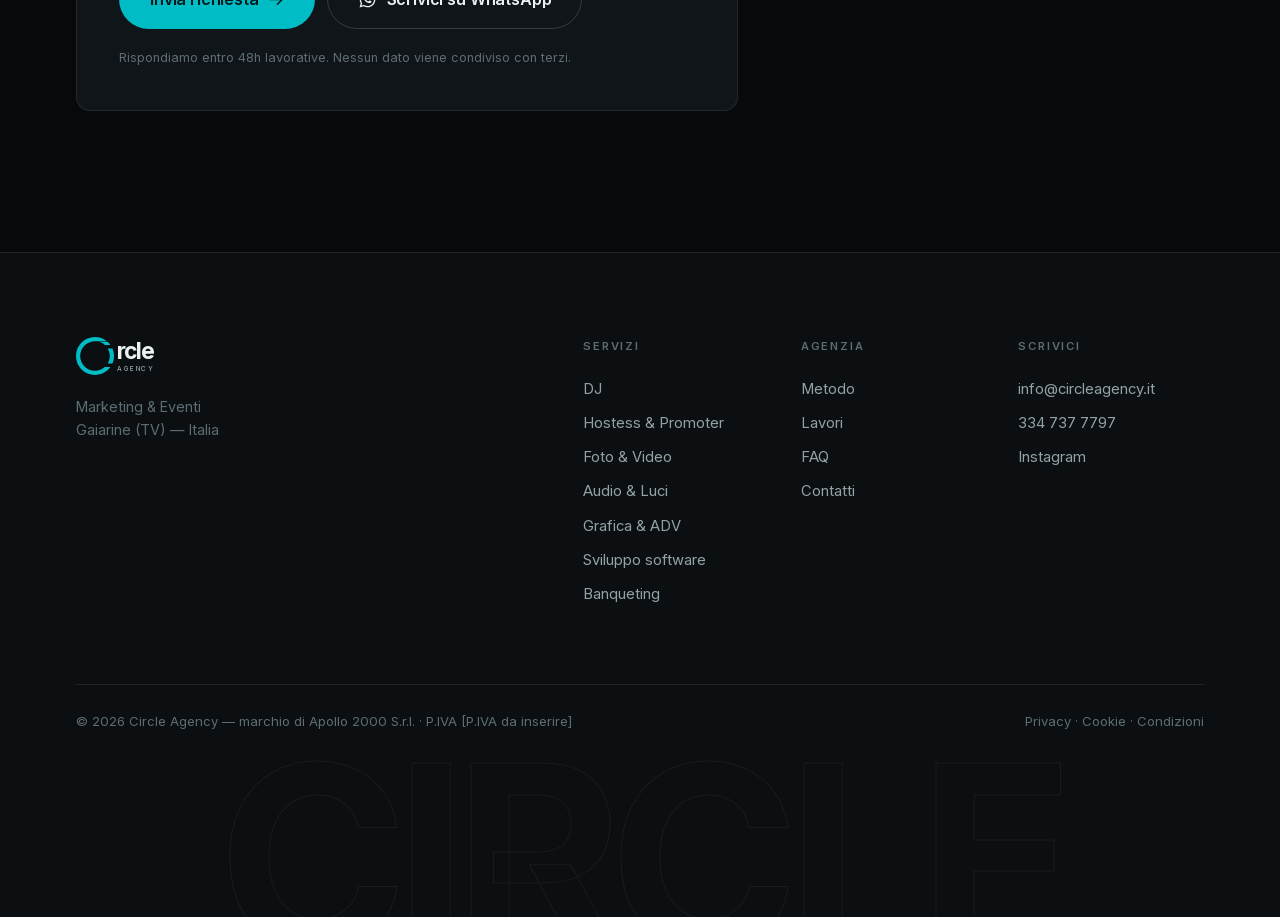
==== commit b637c887: "Deploy test da fd579c8" ====
--- a/index.html
+++ b/index.html
@@ -3,22 +3,19 @@
 <meta charset="utf-8">
 <meta name="viewport" content="width=device-width, initial-scale=1">
 <title>Circle Agency — Marketing &amp; Eventi | Gaiarine (TV)</title>
-<meta name="description" content="DJ, hostess, foto e video, audio-luci, grafica, adv e sviluppo software. Nove servizi, un solo interlocutore. Agenzia marketing ed eventi a Gaiarine (TV).">
+<meta name="description" content="Eventi e banchetti, DJ, hostess, foto e video, audio e luci, grafica, advertising e software. Dieci servizi, un solo interlocutore. Agenzia marketing ed eventi a Gaiarine (TV).">
 <meta name="theme-color" content="#07090a">
 
 <!-- Open Graph -->
 <meta property="og:type" content="website">
 <meta property="og:title" content="Circle Agency — Marketing &amp; Eventi">
-<meta property="og:description" content="Nove servizi, un solo interlocutore. Dal brief alla consegna.">
+<meta property="og:description" content="Dieci servizi, un solo interlocutore. Dal brief alla consegna.">
 <meta property="og:locale" content="it_IT">
 
-<link rel="icon" href="assets/img/favicon.svg" type="image/svg+xml">
+<link rel="icon" href="assets/img/favicon.svg?v=8afbf0cc" type="image/svg+xml">
 <link rel="icon" href="favicon.ico" sizes="32x32">
-<link rel="apple-touch-icon" href="assets/img/apple-touch-icon.png">
-<link rel="preconnect" href="https://fonts.googleapis.com">
-<link rel="preconnect" href="https://fonts.gstatic.com" crossorigin="">
-<link href="https://fonts.googleapis.com/css2?family=Inter:wght@300;400;500;600;700;800&amp;family=Instrument+Serif:ital@0;1&amp;display=swap" rel="stylesheet">
-<link rel="stylesheet" href="assets/css/style.css">
+<link rel="apple-touch-icon" href="assets/img/apple-touch-icon.png?v=f240e10c">
+<link rel="stylesheet" href="assets/css/style.css?v=c9e2de82">
 </head>
 <body>
 
@@ -47,7 +44,7 @@
       <a href="#metodo">Metodo</a>
       <a href="#lavori">Lavori</a>
       <a href="#faq">FAQ</a>
-      <a href="#contatti" class="btn btn--sm">Richiedi preventivo</a>
+      <a href="#contatti" class="btn btn--sm">Richiedi info</a>
     </nav>
 
     <button class="burger" id="burger" aria-label="Apri menu" aria-expanded="false" aria-controls="navlinks">
@@ -63,7 +60,7 @@
   <!-- Sfondo hero. Consigliata una foto orizzontale scura e non troppo
        "affollata" al centro: sopra ci va il titolo. -->
   <div class="hero__bg" aria-hidden="true">
-    <img src="assets/img/foto/hero.jpg" alt="" width="1920" height="1080" fetchpriority="high">
+    <img src="assets/img/foto/hero.jpg?v=ea5230f6" alt="" width="1920" height="1080" fetchpriority="high">
   </div>
   <div class="hero__glow" aria-hidden="true"></div>
   <svg class="hero__ring" viewBox="0 0 1186.29 1186.18" aria-hidden="true">
@@ -73,17 +70,17 @@
   </svg>
 
   <div class="wrap hero__inner">
-    <p class="eyebrow reveal"><span class="dot"></span> Marketing &amp; Eventi — Gaiarine&nbsp;(TV)</p>
+    <p class="eyebrow reveal"><span class="dot"></span> Marketing &amp; Eventi</p>
 
     <h1 class="hero__h1 reveal" data-delay="1">Un'idea.<br>
-E quello che serve
-per <em>chiudere il cerchio.</em></h1>
-
-    <p class="hero__sub reveal" data-delay="2">Eventi, contenuti, comunicazione e produzione:
+Quello che serve
+per <em>chiudere il cerchio</em>.</h1>
+
+    <p class="hero__sub reveal" data-delay="2">Eventi, banchetti, contenuti, comunicazione e produzione:
 competenze diverse, una sola squadra dedicata a te.</p>
 
     <div class="hero__cta reveal" data-delay="3">
-      <a href="#contatti" class="btn btn--lg">Richiedi un preventivo
+      <a href="#contatti" class="btn btn--lg">Richiedi info
         <svg viewBox="0 0 16 16" aria-hidden="true"><path d="M1 8h13M9 3l5 5-5 5" fill="none" stroke="currentColor" stroke-width="1.6" stroke-linecap="round" stroke-linejoin="round"></path></svg>
       </a>
       <a href="#servizi" class="btn btn--ghost btn--lg">Guarda i servizi</a>
@@ -91,7 +88,7 @@
 
     <ul class="hero__facts reveal" data-delay="4">
       <li><b>48h</b><span>tempo medio di risposta</span></li>
-      <li><b>9</b><span>servizi coordinati</span></li>
+      <li><b>10</b><span>servizi coordinati</span></li>
       <li><b>20&nbsp;km</b><span>trasferta inclusa</span></li>
     </ul>
   </div>
@@ -103,8 +100,8 @@
 <div class="marquee" aria-hidden="true">
   <div class="marquee__track">
     <!-- duplicated once for a seamless loop -->
-    <span>DJ</span><i>◦</i><span>Hostess &amp; Promoter</span><i>◦</i><span>Volantinaggio</span><i>◦</i><span>Grafica</span><i>◦</i><span>Vele pubblicitarie</span><i>◦</i><span>Fotografia</span><i>◦</i><span>Video</span><i>◦</i><span>Audio &amp; Luci</span><i>◦</i><span>Software</span><i>◦</i>
-    <span>DJ</span><i>◦</i><span>Hostess &amp; Promoter</span><i>◦</i><span>Volantinaggio</span><i>◦</i><span>Grafica</span><i>◦</i><span>Vele pubblicitarie</span><i>◦</i><span>Fotografia</span><i>◦</i><span>Video</span><i>◦</i><span>Audio &amp; Luci</span><i>◦</i><span>Software</span><i>◦</i>
+    <span>DJ</span><i>◦</i><span>Hostess &amp; Promoter</span><i>◦</i><span>Volantinaggio</span><i>◦</i><span>Foto</span><i>◦</i><span>Video</span><i>◦</i><span>Audio e luci</span><i>◦</i><span>Grafica</span><i>◦</i><span>Advertising</span><i>◦</i><span>Software &amp; Digital</span><i>◦</i><span>Banqueting</span><i>◦</i>
+    <span>DJ</span><i>◦</i><span>Hostess &amp; Promoter</span><i>◦</i><span>Volantinaggio</span><i>◦</i><span>Foto</span><i>◦</i><span>Video</span><i>◦</i><span>Audio e luci</span><i>◦</i><span>Grafica</span><i>◦</i><span>Advertising</span><i>◦</i><span>Software &amp; Digital</span><i>◦</i><span>Banqueting</span><i>◦</i>
   </div>
 </div>
 
@@ -114,16 +111,16 @@
     <div>
       <p class="label reveal"><span class="num">01</span> Chi siamo</p>
       <figure class="media reveal" data-delay="1">
-        <img src="assets/img/foto/agenzia-01.jpg" alt="Il team Circle al lavoro durante un evento" width="900" height="1100" loading="lazy">
+        <img src="assets/img/foto/agenzia-01.jpg?v=ff464a91" alt="Il team Circle al lavoro durante un evento" width="900" height="1100" loading="lazy">
       </figure>
     </div>
     <div>
-      <p class="lead reveal">Non siamo qui solo per <em>organizzare eventi.</em></p>
-      <p class="body reveal" data-delay="1">Circle nasce dall'idea che un progetto funzioni meglio quando chi lo pensa chi lo realizza parlano la stessa lingua.
+      <p class="lead reveal">Siamo qui per organizzare eventi. E <em>non solo.</em></p>
+      <p class="body reveal" data-delay="1">Circle nasce dall'idea che un progetto funzioni meglio quando chi lo pensa e chi lo realizza parlano la stessa lingua.
 
 Eventi, creatività, contenuti, comunicazione e produzione: mettiamo competenze diverse intorno allo stesso tavolo e le facciamo lavorare insieme.
 
-Tu ci raconti cosa vuoi ottenere.
+Tu ci racconti cosa vuoi ottenere.
 Noi trasformiamo l'idea in qualcosa che si vede, si vive e soprattutto si ricorda.</p>
     </div>
   </div>
@@ -134,150 +131,174 @@
   <div class="wrap">
     <header class="sechead">
       <p class="label reveal"><span class="num">02</span> Servizi</p>
-      <h2 class="h2 reveal">Nove reparti.<br>Un <em>unico</em> preventivo.</h2>
+      <h2 class="h2 reveal">Ogni pezzo al <em>suo</em> posto.<br>E il cerchio si chiude.</h2>
       <p class="sechead__note reveal" data-delay="1">
-        Prezzi indicativi IVA esclusa. La quotazione finale dipende da data,
-        location, volumi e complessità.
+        La quotazione finale dipende da data, location, volumi e complessità.
       </p>
     </header>
 
+    <div class="viewbar" role="group" aria-label="Come mostrare i servizi">
+      <button type="button" class="viewbtn" data-view="grid" aria-pressed="true">
+        <svg viewBox="0 0 16 16" aria-hidden="true"><rect x="1" y="1" width="6" height="6" rx="1.2"/><rect x="9" y="1" width="6" height="6" rx="1.2"/><rect x="1" y="9" width="6" height="6" rx="1.2"/><rect x="9" y="9" width="6" height="6" rx="1.2"/></svg>
+        Griglia
+      </button>
+      <button type="button" class="viewbtn" data-view="list" aria-pressed="false">
+        <svg viewBox="0 0 16 16" aria-hidden="true"><rect x="1" y="1.5" width="14" height="3.2" rx="1.2"/><rect x="1" y="6.4" width="14" height="3.2" rx="1.2"/><rect x="1" y="11.3" width="14" height="3.2" rx="1.2"/></svg>
+        Elenco
+      </button>
+    </div>
+
     <div class="cards">
 
       <article class="card reveal" tabindex="0">
         <figure class="card__media">
-          <img src="assets/img/foto/servizio-dj.jpg" alt="DJ al mixer durante un evento" width="800" height="500" loading="lazy">
+          <img src="assets/img/foto/servizio-dj.jpg?v=fc2a8923" alt="DJ al mixer durante un evento" width="800" height="500" loading="lazy">
         </figure>
         <div class="card__top"><span class="card__idx">01</span><h3>DJ</h3></div>
         <p>La musica non è un riempitivo.
-E' parte dell'esperienza.
+È parte dell'esperienza.
 
 Selezioniamo il DJ e il sound in base al pubblico, al format e all'atmosfera che vuoi creare.</p>
         <ul class="card__list">
-          <li></li>
-          <li></li>
-          <li></li>
+          <li>Agibilità SIAE inclusa</li>
+          <li>Set standard di 4 ore — extra 20 €/h</li>
+          <li>Lounge, main o afterparty</li>
         </ul>
         <p class="card__price">da <b>250&nbsp;€</b></p>
       </article>
 
       <article class="card reveal" data-delay="1" tabindex="0">
         <figure class="card__media">
-          <img src="assets/img/foto/servizio-hostess.jpg" alt="Hostess all’accoglienza di un evento" width="800" height="500" loading="lazy">
+          <img src="assets/img/foto/servizio-hostess.jpg?v=80af0bff" alt="Hostess all’accoglienza di un evento" width="800" height="500" loading="lazy">
         </figure>
         <div class="card__top"><span class="card__idx">02</span><h3>Hostess &amp; Promoter</h3></div>
         <p>La prima impressione conta e non si improvvisa.
 
-Hostess e promoter selezionati in base all'evento, al pubblico e all'immagine che vuoi trasmettere.</p>
-        <ul class="card__list">
-          <li></li>
-          <li></li>
-          <li></li>
+Hostess e promoter selezionate in base all'evento, al pubblico e all'immagine che vuoi trasmettere.</p>
+        <ul class="card__list">
+          <li>Turno standard di 4 ore — extra 20 €/h</li>
+          <li>Accoglienza, registrazione e gestione flussi</li>
+          <li>Dress code a carico del cliente</li>
         </ul>
         <p class="card__price">da <b>200&nbsp;€</b></p>
       </article>
 
       <article class="card reveal" data-delay="2" tabindex="0">
         <figure class="card__media">
-          <img src="assets/img/foto/servizio-volantinaggio.jpg" alt="Distribuzione volantini in strada" width="800" height="500" loading="lazy">
+          <img src="assets/img/foto/servizio-volantinaggio.jpg?v=66a691e3" alt="Distribuzione volantini in strada" width="800" height="500" loading="lazy">
         </figure>
         <div class="card__top"><span class="card__idx">03</span><h3>Volantinaggio</h3></div>
         <p>Portare le persone ad un evento, prima ancora che ci arrivino.
 
-Distribuzione mirata e attività sul territorio per raggiungere il pubblico giusto, nel posto giusto e al momento giusto.</p>
-        <ul class="card__list">
-          <li></li>
-          <li></li>
-          <li></li>
+Distribuzione mirata e attività sul territorio per raggiungere il pubblico giusto, nel posto giusto e al momento giusto. Non è solo la visibilità online che conta.</p>
+        <ul class="card__list">
+          <li>Turno standard di 2 ore — extra 20 €/h</li>
+          <li>Hand-to-hand, door-to-door o presidio</li>
+          <li>Report fotografico dei turni incluso</li>
         </ul>
         <p class="card__price">da <b>120&nbsp;€</b></p>
       </article>
 
       <article class="card reveal" tabindex="0">
         <figure class="card__media">
-          <img src="assets/img/foto/servizio-grafica.jpg" alt="Materiali grafici e stampati" width="800" height="500" loading="lazy">
+          <img src="assets/img/foto/servizio-fotografia.jpg?v=5d85b609" alt="Fotografo durante uno shooting" width="800" height="500" loading="lazy">
         </figure>
         <div class="card__top"><span class="card__idx">04</span><h3>Foto</h3></div>
         <p>Non basta esserci. Bisogna saperlo raccontare.
 Catturiamo i momenti che contano per trasformare ogni evento in contenuti da vivere anche dopo.</p>
         <ul class="card__list">
-          <li></li>
-          <li></li>
-          <li></li>
+          <li>Selezione e post-produzione incluse</li>
+          <li>Uso commerciale compreso</li>
+          <li>Consegna pronta per social e stampa</li>
         </ul>
         <p class="card__price">da <b>150&nbsp;€</b></p>
       </article>
 
       <article class="card reveal" data-delay="1" tabindex="0">
         <figure class="card__media">
-          <img src="assets/img/foto/servizio-vele.jpg" alt="Vela pubblicitaria in città" width="800" height="500" loading="lazy">
+          <img src="assets/img/foto/servizio-video.jpg?v=7481a067" alt="Videomaker che riprende un evento" width="800" height="500" loading="lazy">
         </figure>
         <div class="card__top"><span class="card__idx">05</span><h3>Video</h3></div>
         <p>Il momento passa. Il contenuto resta.
-Reel, after movie, sport e contenuti pensato per raccontare l'evento e farlo continuare anche fuori dalla serata.</p>
-        <ul class="card__list">
-          <li></li>
-          <li></li>
-          <li></li>
+Reel, after movie, spot e contenuti pensato per raccontare l'evento e farlo continuare anche successivamente.</p>
+        <ul class="card__list">
+          <li>Montaggio con color e mix audio</li>
+          <li>Drone dove consentito</li>
+          <li>Consegna in due formati</li>
         </ul>
         <p class="card__price">su <b>richiesta</b></p>
       </article>
 
       <article class="card reveal" data-delay="2" tabindex="0">
         <figure class="card__media">
-          <img src="assets/img/foto/servizio-fotografia.jpg" alt="Fotografo durante uno shooting" width="800" height="500" loading="lazy">
+          <img src="assets/img/foto/servizio-audio-luci.jpg?v=b265c9bd" alt="Impianto audio e luci su un palco" width="800" height="500" loading="lazy">
         </figure>
         <div class="card__top"><span class="card__idx">06</span><h3>Audio e luci</h3></div>
         <p>Quando tutto funziona, te ne accorgi senza pensarci.
-Audio, luci, e tecnica progettati per accompagnare ogni momento dell'evento, dal primo ingresso all'ultima ora.</p>
-        <ul class="card__list">
-          <li></li>
-          <li></li>
-          <li></li>
+Audio, luci, e tecnica progettati per accompagnare ogni momento dell'evento, dal primo ingresso all'ultima ora. L'atmosfera non è un dettaglio: è quello che trasforma una sala piena in una serata riuscita.</p>
+        <ul class="card__list">
+          <li>Configurazione base, medium o large</li>
+          <li>Montaggio e smontaggio inclusi</li>
+          <li>Tecnico in loco per tutta la durata</li>
         </ul>
         <p class="card__price">da <b>200&nbsp;€</b></p>
       </article>
 
       <article class="card reveal" tabindex="0">
         <figure class="card__media">
-          <img src="assets/img/foto/servizio-video.jpg" alt="Videomaker che riprende un evento" width="800" height="500" loading="lazy">
-        </figure>
-        <div class="card__top"><span class="card__idx">07</span><h3>reparto grafica</h3></div>
+          <img src="assets/img/foto/servizio-grafica.jpg?v=c06370bd" alt="Materiali grafici e stampati" width="800" height="500" loading="lazy">
+        </figure>
+        <div class="card__top"><span class="card__idx">07</span><h3>Reparto grafica</h3></div>
         <p>Prima si deve vedere. Poi si deve ricordare.
-Diamo forma all'identità del progetto: dal logo al Visual, dalla Campania social alla stampa.</p>
-        <ul class="card__list">
-          <li></li>
-          <li></li>
-          <li></li>
+Diamo forma all'identità del progetto: dal logo al Visual, dalla campagna social alla stampa.</p>
+        <ul class="card__list">
+          <li>File esecutivi e sorgenti su richiesta</li>
+          <li>Adattamenti per social, stampa e affissione</li>
+          <li>Consegna express 24/48h disponibile</li>
         </ul>
         <p class="card__price">da <b>150&nbsp;€</b></p>
       </article>
 
       <article class="card reveal" data-delay="1" tabindex="0">
         <figure class="card__media">
-          <img src="assets/img/foto/servizio-audio-luci.jpg" alt="Impianto audio e luci su un palco" width="800" height="500" loading="lazy">
+          <img src="assets/img/foto/servizio-advertising.jpg?v=e93d076b" alt="Campagna pubblicitaria digitale" width="800" height="500" loading="lazy">
         </figure>
         <div class="card__top"><span class="card__idx">08</span><h3>Advertising</h3></div>
         <p>Essere online non basta. Bisogna arrivare alle persone giuste.
 Costruiamo campagne digitali pensate per raggiungere un pubblico mirato e trasformare la comunicazione in qualcosa di concreto.</p>
         <ul class="card__list">
-          <li></li>
-          <li></li>
-          <li></li>
+          <li>Pianificazione e targeting del pubblico</li>
+          <li>Gestione per singola campagna o a mese</li>
+          <li>Report su risultati e spesa</li>
         </ul>
         <p class="card__price">su <b>richiesta</b></p>
       </article>
 
       <article class="card reveal" data-delay="2" tabindex="0">
         <figure class="card__media">
-          <img src="assets/img/foto/servizio-software.jpg" alt="Interfaccia di un sito realizzato da Circle" width="800" height="500" loading="lazy">
+          <img src="assets/img/foto/servizio-software.jpg?v=bced6322" alt="Interfaccia di un sito realizzato da Circle" width="800" height="500" loading="lazy">
         </figure>
         <div class="card__top"><span class="card__idx">09</span><h3>Software &amp; Digital</h3></div>
         <p>Se manca uno strumento, lo costruiamo.
 Sviluppiamo soluzioni digitali e software su misura per semplificare la gestione, migliorare l'esperienza e far funzionare meglio il progetto.</p>
         <ul class="card__list">
-          <li></li>
-          <li></li>
-          <li></li>
+          <li>Siti, gestionali e automazioni su misura</li>
+          <li>Manutenzione a canone mensile</li>
+          <li>Assistenza standard o premium</li>
+        </ul>
+        <p class="card__price">su <b>richiesta</b></p>
+      </article>
+      <article class="card reveal" tabindex="0">
+        <figure class="card__media">
+          <img src="assets/img/foto/servizio-banqueting.jpg?v=3fa3acd2" alt="Tavola allestita per un banchetto" width="800" height="500" loading="lazy">
+        </figure>
+        <div class="card__top"><span class="card__idx">10</span><h3>Banqueting</h3></div>
+        <p>Non è solo catering. È parte della regia.
+Menu, tempi del servizio e allestimento della sala vengono pensati insieme al resto dell'evento, con musica, luci e accoglienza coordinate dallo stesso referente.</p>
+        <ul class="card__list">
+          <li>Menu concordato su format e numero di ospiti</li>
+          <li>Tempi del servizio legati alla scaletta</li>
+          <li>Allestimento tavoli e sala su richiesta</li>
         </ul>
         <p class="card__price">su <b>richiesta</b></p>
       </article>
@@ -316,12 +337,12 @@
       <li class="step reveal" data-delay="1">
         <span class="step__n">02</span>
         <h3>Proposta su misura</h3>
-        <p>Ricevi un preventivo dettagliato e trasparente, costruito sulle tue esigenze, Ti proponiamo la combinazione di servizi piu adatta, con alternative e aiuto reale, non un listino prezzi già fatto.</p>
+        <p>Ricevi un preventivo dettagliato e trasparente, costruito sulle tue esigenze. Ti proponiamo la combinazione di servizi più adatta, con alternative e aiuto reale, non un listino prezzi già fatto.</p>
       </li>
       <li class="step reveal" data-delay="2">
         <span class="step__n">03</span>
         <h3>Produzione coordinata</h3>
-        <p>Gestiamo tutte le risorse, i tempi e la logistica, con un unico referente che tiene insieme ogni reparto e ti aggiorna in tempo reale. Niente fornitori esterni: tutto è coordinato internamente per garantire qualità, velocità e soluzioni immediate.</p>
+        <p>Gestiamo tutte le risorse, i tempi e la logistica, con un unico referente che tiene insieme ogni reparto e ti aggiorna in tempo reale. Ci avvaliamo di fornitori esterni solo in caso di necessità particolari: il coordinamento resta sempre nostro, così da garantire qualità, tempi e soluzioni immediate.</p>
       </li>
       <li class="step reveal" data-delay="3">
         <span class="step__n">04</span>
@@ -339,14 +360,14 @@
       <p class="label reveal"><span class="num">04</span> Perché Circle</p>
       <h2 class="h2 reveal">Quattro motivi<br>molto <em>concreti</em>.</h2>
       <figure class="media reveal" data-delay="1">
-        <img src="assets/img/foto/agenzia-02.jpg" alt="Allestimento di un evento curato da Circle" width="900" height="1100" loading="lazy">
+        <img src="assets/img/foto/agenzia-02.jpg?v=697781a3" alt="Allestimento di un evento curato da Circle" width="900" height="1100" loading="lazy">
       </figure>
     </div>
     <ul class="why__list">
       <li class="reveal">
         <h3>Un referente, non un centralino</h3>
-        <p>Una sola persona segue il tuo evento dall'inizio alla fine. Niente
-           rimpalli tra fornitori quando manca un cavo alle 22:30.</p>
+        <p>Una sola persona segue il tuo evento dall'inizio alla fine: un unico
+           riferimento per tutti i reparti, anche quando serve decidere in fretta.</p>
       </li>
       <li class="reveal" data-delay="1">
         <h3>Listino pubblico</h3>
@@ -355,8 +376,8 @@
       </li>
       <li class="reveal" data-delay="2">
         <h3>Burocrazia inclusa</h3>
-        <p>Agibilità SIAE per i DJ set e autorizzazioni comunali per le vele:
-           ce ne occupiamo noi. Tu pensi agli ospiti.</p>
+        <p>Agibilità SIAE per i DJ set inclusa. Per il resto ti diciamo in anticipo
+           quali autorizzazioni servono e chi se ne occupa.</p>
       </li>
       <li class="reveal" data-delay="3">
         <h3>Copertura Nord-Est</h3>
@@ -382,23 +403,23 @@
          i nomi. Le due larghe sono orizzontali, le tre strette quadrate. -->
     <div class="gallery">
       <figure class="shot shot--wide reveal">
-        <img src="assets/img/foto/lavoro-01.jpg" alt="Inaugurazione a Treviso" width="1200" height="800" loading="lazy">
+        <img src="assets/img/foto/lavoro-01.jpg?v=7fbc2574" alt="Inaugurazione a Treviso" width="1200" height="800" loading="lazy">
         <figcaption>Inaugurazione — Treviso</figcaption>
       </figure>
       <figure class="shot shot--wide reveal" data-delay="1">
-        <img src="assets/img/foto/lavoro-02.jpg" alt="Festa privata a Vittorio Veneto" width="1200" height="800" loading="lazy">
+        <img src="assets/img/foto/lavoro-02.jpg?v=6202e1ab" alt="Festa privata a Vittorio Veneto" width="1200" height="800" loading="lazy">
         <figcaption>Festa privata — Vittorio Veneto</figcaption>
       </figure>
       <figure class="shot reveal">
-        <img src="assets/img/foto/lavoro-03.jpg" alt="Club night a Conegliano" width="800" height="800" loading="lazy">
+        <img src="assets/img/foto/lavoro-03.jpg?v=45851698" alt="Club night a Conegliano" width="800" height="800" loading="lazy">
         <figcaption>Club night — Conegliano</figcaption>
       </figure>
       <figure class="shot reveal" data-delay="1">
-        <img src="assets/img/foto/lavoro-04.jpg" alt="Shooting prodotto in studio" width="800" height="800" loading="lazy">
+        <img src="assets/img/foto/lavoro-04.jpg?v=79cbf0f6" alt="Shooting prodotto in studio" width="800" height="800" loading="lazy">
         <figcaption>Shooting prodotto</figcaption>
       </figure>
       <figure class="shot reveal" data-delay="2">
-        <img src="assets/img/foto/lavoro-05.jpg" alt="Stand fiera a Pordenone" width="800" height="800" loading="lazy">
+        <img src="assets/img/foto/lavoro-05.jpg?v=1c1a272b" alt="Stand fiera a Pordenone" width="800" height="800" loading="lazy">
         <figcaption>Fiera — Pordenone</figcaption>
       </figure>
     </div>
@@ -498,11 +519,12 @@
             <button type="button" data-v="Hostess &amp; Promoter">Hostess</button>
             <button type="button" data-v="Volantinaggio">Volantinaggio</button>
             <button type="button" data-v="Grafica">Grafica</button>
-            <button type="button" data-v="Vele">Vele</button>
+            <button type="button" data-v="Advertising">Advertising</button>
             <button type="button" data-v="Foto">Foto</button>
             <button type="button" data-v="Video">Video</button>
             <button type="button" data-v="Audio &amp; Luci">Audio &amp; Luci</button>
             <button type="button" data-v="Software">Software</button>
+            <button type="button" data-v="Banqueting">Banqueting</button>
           </div>
         </label>
         <label>Raccontaci in due righe
@@ -571,6 +593,7 @@
           <a href="#servizi">Audio &amp; Luci</a>
           <a href="#servizi">Grafica &amp; ADV</a>
           <a href="#servizi">Sviluppo software</a>
+          <a href="#servizi">Banqueting</a>
         </div>
         <div>
           <h4>Agenzia</h4>
@@ -589,11 +612,11 @@
     </div>
 
     <div class="foot__bar">
-      <p>© <span id="year">2026</span> Circle Agency — P.IVA 00000000000</p>
-      <p><a href="#">Privacy</a> · <a href="#">Cookie</a> · <a href="#">Condizioni</a></p>
+      <p>© <span id="year">2026</span> Circle Agency — marchio di Apollo 2000 S.r.l. · P.IVA [P.IVA da inserire]</p>
+      <p><a href="privacy.html">Privacy</a> · <a href="privacy.html#cookie">Cookie</a> · <a href="condizioni.html">Condizioni</a></p>
     </div>
   </div>
   <div class="foot__word" aria-hidden="true">CIRCLE</div>
 </footer>
 
-<script src="assets/js/main.js"></script></body></html>
+<script src="assets/js/main.js?v=dc4258db"></script></body></html>
--- a/assets/css/style.css
+++ b/assets/css/style.css
@@ -2,6 +2,23 @@
    CIRCLE AGENCY — Design System
    Brand: #00BCC4 (estratto dal logo originale)
    ═══════════════════════════════════════════════════════════════ */
+
+/* ─── caratteri ospitati sul sito ───────────────────────
+   Niente richieste a Google Fonts: piu' veloce e nessun IP
+   dei visitatori inviato a terzi. latin-ext si scarica solo
+   se in pagina compare un carattere che ne ha bisogno. */
+@font-face{font-family:'Instrument Serif';font-style:italic;font-weight:400;font-display:swap;
+  src:url('../fonts/InstrumentSerif-italic-latin-ext.woff2') format('woff2');
+  unicode-range:U+0100-02BA, U+02BD-02C5, U+02C7-02CC, U+02CE-02D7, U+02DD-02FF, U+0304, U+0308, U+0329, U+1D00-1DBF, U+1E00-1E9F, U+1EF2-1EFF, U+2020, U+20A0-20AB, U+20AD-20C4, U+2113, U+2C60-2C7F, U+A720-A7FF;}
+@font-face{font-family:'Instrument Serif';font-style:italic;font-weight:400;font-display:swap;
+  src:url('../fonts/InstrumentSerif-italic-latin.woff2') format('woff2');
+  unicode-range:U+0000-00FF, U+0131, U+0152-0153, U+02BB-02BC, U+02C6, U+02DA, U+02DC, U+0304, U+0308, U+0329, U+2000-206F, U+20AC, U+2122, U+2191, U+2193, U+2212, U+2215, U+FEFF, U+FFFD;}
+@font-face{font-family:'Inter';font-style:normal;font-weight:300 800;font-display:swap;
+  src:url('../fonts/Inter-normal-latin-ext.woff2') format('woff2');
+  unicode-range:U+0100-02BA, U+02BD-02C5, U+02C7-02CC, U+02CE-02D7, U+02DD-02FF, U+0304, U+0308, U+0329, U+1D00-1DBF, U+1E00-1E9F, U+1EF2-1EFF, U+2020, U+20A0-20AB, U+20AD-20C4, U+2113, U+2C60-2C7F, U+A720-A7FF;}
+@font-face{font-family:'Inter';font-style:normal;font-weight:300 800;font-display:swap;
+  src:url('../fonts/Inter-normal-latin.woff2') format('woff2');
+  unicode-range:U+0000-00FF, U+0131, U+0152-0153, U+02BB-02BC, U+02C6, U+02DA, U+02DC, U+0304, U+0308, U+0329, U+2000-206F, U+20AC, U+2122, U+2191, U+2193, U+2212, U+2215, U+FEFF, U+FFFD;}
 
 :root{
   /* colore */
@@ -402,13 +419,16 @@
 
 /* ═══════════════════ CARDS / SERVIZI ═══════════════════ */
 .cards{
-  display:grid; gap:16px;
-  grid-template-columns:repeat(auto-fill,minmax(310px,1fr));
-}
+  display:grid; gap:14px;
+  grid-template-columns:repeat(4,1fr);
+}
+@media (max-width:1180px){ .cards{ grid-template-columns:repeat(3,1fr) } }
+@media (max-width:880px) { .cards{ grid-template-columns:repeat(2,1fr) } }
+@media (max-width:560px) { .cards{ grid-template-columns:repeat(2,1fr); gap:10px } }
 .card{
   position:relative; isolation:isolate;
   display:flex; flex-direction:column;
-  padding:30px 28px 26px;
+  padding:22px 20px 20px;
   background:var(--surf);
   border:1px solid var(--line);
   border-radius:var(--r);
@@ -431,12 +451,13 @@
 
 /* la foto esce a filo card: i margini negativi annullano il padding */
 .card__media{
-  margin:-30px -28px 22px;
+  margin:-22px -20px 17px;
   overflow:hidden;
   border-bottom:1px solid var(--line);
 }
 .card__media img{
-  width:100%; aspect-ratio:8/5; object-fit:cover;
+  display:block; width:100%; height:auto;  /* height:auto batte l'attributo height del tag */
+  aspect-ratio:16/9; object-fit:cover;
   filter:saturate(.82) contrast(1.05) brightness(.82);
   transition:transform .7s var(--ease), filter .5s var(--ease);
 }
@@ -446,21 +467,21 @@
   filter:saturate(1) contrast(1.05) brightness(1);
 }
 
-.card__top{ display:flex; align-items:baseline; gap:12px; margin-bottom:16px }
+.card__top{ display:flex; align-items:baseline; gap:10px; margin-bottom:12px }
 .card__idx{
   font-size:.72rem; font-weight:600; letter-spacing:.1em;
   color:var(--cy); font-variant-numeric:tabular-nums;
 }
 .card h3{
-  font-size:1.32rem; font-weight:600; letter-spacing:-.03em;
-  line-height:1.2;
-}
-.card > p{ color:var(--txt-2); font-size:.94rem; line-height:1.6 }
-
-.card__list{ margin-top:20px; margin-bottom:26px; display:grid; gap:9px }
+  font-size:1.12rem; font-weight:600; letter-spacing:-.03em;
+  line-height:1.22;
+}
+.card > p{ color:var(--txt-2); font-size:.875rem; line-height:1.55 }
+
+.card__list{ margin-top:16px; margin-bottom:20px; display:grid; gap:7px }
 .card__list li{
-  position:relative; padding-left:20px;
-  font-size:.86rem; color:var(--txt-3); line-height:1.5;
+  position:relative; padding-left:17px;
+  font-size:.795rem; color:var(--txt-3); line-height:1.45;
 }
 .card__list li::before{
   content:''; position:absolute; left:0; top:.55em;
@@ -468,15 +489,106 @@
 }
 
 .card__price{
-  margin-top:auto; padding-top:18px;   /* allinea il prezzo in fondo a tutte le card */
+  margin-top:auto; padding-top:15px;   /* allinea il prezzo in fondo a tutte le card */
   border-top:1px solid var(--line);
   font-size:.82rem; letter-spacing:.05em;
   text-transform:uppercase; color:var(--txt-3);
 }
 .card__price b{
   display:inline-block; margin-left:4px;
-  font-size:1.32rem; font-weight:600; letter-spacing:-.03em;
+  font-size:1.15rem; font-weight:600; letter-spacing:-.03em;
   text-transform:none; color:var(--txt);
+}
+
+/* ─── vista griglia / elenco ─────────────────────────────
+   Il pulsante mette o toglie .is-list su .cards (vedi main.js). */
+#servizi .sechead{ margin-bottom:clamp(28px,4vw,44px) }
+.viewbar{
+  display:flex; justify-content:flex-end; gap:2px;
+  width:max-content; margin:0 0 14px auto; padding:3px;
+  border:1px solid var(--line-2); border-radius:100px;
+  background:var(--surf);
+}
+.viewbtn{
+  display:inline-flex; align-items:center; gap:7px;
+  padding:7px 14px; border:0; border-radius:100px;
+  background:none; color:var(--txt-2);
+  font-size:.8rem; font-weight:500; letter-spacing:-.005em;
+  cursor:pointer; transition:background .2s, color .2s;
+}
+.viewbtn svg{ width:13px; height:13px; fill:currentColor }
+.viewbtn:hover{ color:var(--txt) }
+.viewbtn[aria-pressed="true"]{ background:var(--cy-dim); color:var(--cy-2) }
+
+/* griglia su telefono: due colonne, si tengono foto, titolo,
+   descrizione accorciata e prezzo; i punti si vedono in elenco */
+@media (max-width:560px){
+  .cards:not(.is-list) .card{ padding:13px 12px 12px }
+  .cards:not(.is-list) .card__media{ margin:-13px -12px 11px }
+  .cards:not(.is-list) .card__top{ margin-bottom:7px }
+  .cards:not(.is-list) .card h3{ font-size:.95rem }
+  .cards:not(.is-list) .card > p:not(.card__price){
+    font-size:.78rem; line-height:1.45;
+    display:-webkit-box; -webkit-line-clamp:4; -webkit-box-orient:vertical; overflow:hidden;
+  }
+  .cards:not(.is-list) .card__list{ display:none }
+  .cards:not(.is-list) .card__price{ margin-top:auto; padding-top:10px; font-size:.7rem }
+  .cards:not(.is-list) .card__price b{ font-size:.98rem }
+}
+
+/* elenco: una riga per servizio, foto a sinistra e prezzo a destra */
+.cards.is-list{ grid-template-columns:1fr; gap:10px }
+.cards.is-list .card{
+  display:grid;
+  grid-template-columns:220px minmax(0,1fr) auto;
+  grid-template-areas:
+    "media top  price"
+    "media desc price"
+    "media list price";
+  grid-template-rows:auto auto 1fr;
+  column-gap:26px;
+  padding:16px 26px 16px 16px;
+}
+.cards.is-list .card__media{
+  grid-area:media; margin:0; align-self:stretch;
+  border-radius:10px; border-bottom:0;
+}
+.cards.is-list .card__media img{ height:100%; min-height:124px; aspect-ratio:auto }
+.cards.is-list .card__top{ grid-area:top; margin:4px 0 8px }
+.cards.is-list .card > p:not(.card__price){ grid-area:desc; max-width:68ch }
+.cards.is-list .card__list{
+  grid-area:list; display:flex; flex-wrap:wrap; gap:4px 22px;
+  margin:12px 0 4px;
+}
+.cards.is-list .card__price{
+  grid-area:price; align-self:center; text-align:right; white-space:nowrap;
+  margin:0; padding:0 0 0 22px; border-top:0; border-left:1px solid var(--line);
+}
+@media (max-width:880px){
+  .cards.is-list .card{
+    grid-template-columns:150px minmax(0,1fr);
+    grid-template-areas: "media top" "media desc" "media list" "media price";
+    grid-template-rows:auto auto auto 1fr;
+    column-gap:18px; padding:14px 18px 14px 14px;
+  }
+  .cards.is-list .card__price{
+    align-self:end; text-align:left; padding:10px 0 0; margin-top:6px;
+    border-left:0; border-top:1px solid var(--line);
+  }
+}
+@media (max-width:560px){
+  .cards.is-list .card{
+    grid-template-columns:92px minmax(0,1fr);
+    grid-template-areas: "media top" "media price" "desc desc" "list list";
+    grid-template-rows:auto 1fr auto auto;
+    column-gap:14px; padding:12px;
+  }
+  .cards.is-list .card__media img{ min-height:0; aspect-ratio:1 }
+  .cards.is-list .card__media{ align-self:start }
+  .cards.is-list .card__top{ margin:2px 0 4px }
+  .cards.is-list .card__price{ align-self:start; border-top:0; padding:0; margin:0 }
+  .cards.is-list .card > p:not(.card__price){ margin-top:12px; font-size:.86rem }
+  .cards.is-list .card__list{ display:grid; gap:6px; margin-top:10px }
 }
 
 /* riquadro pacchetti */
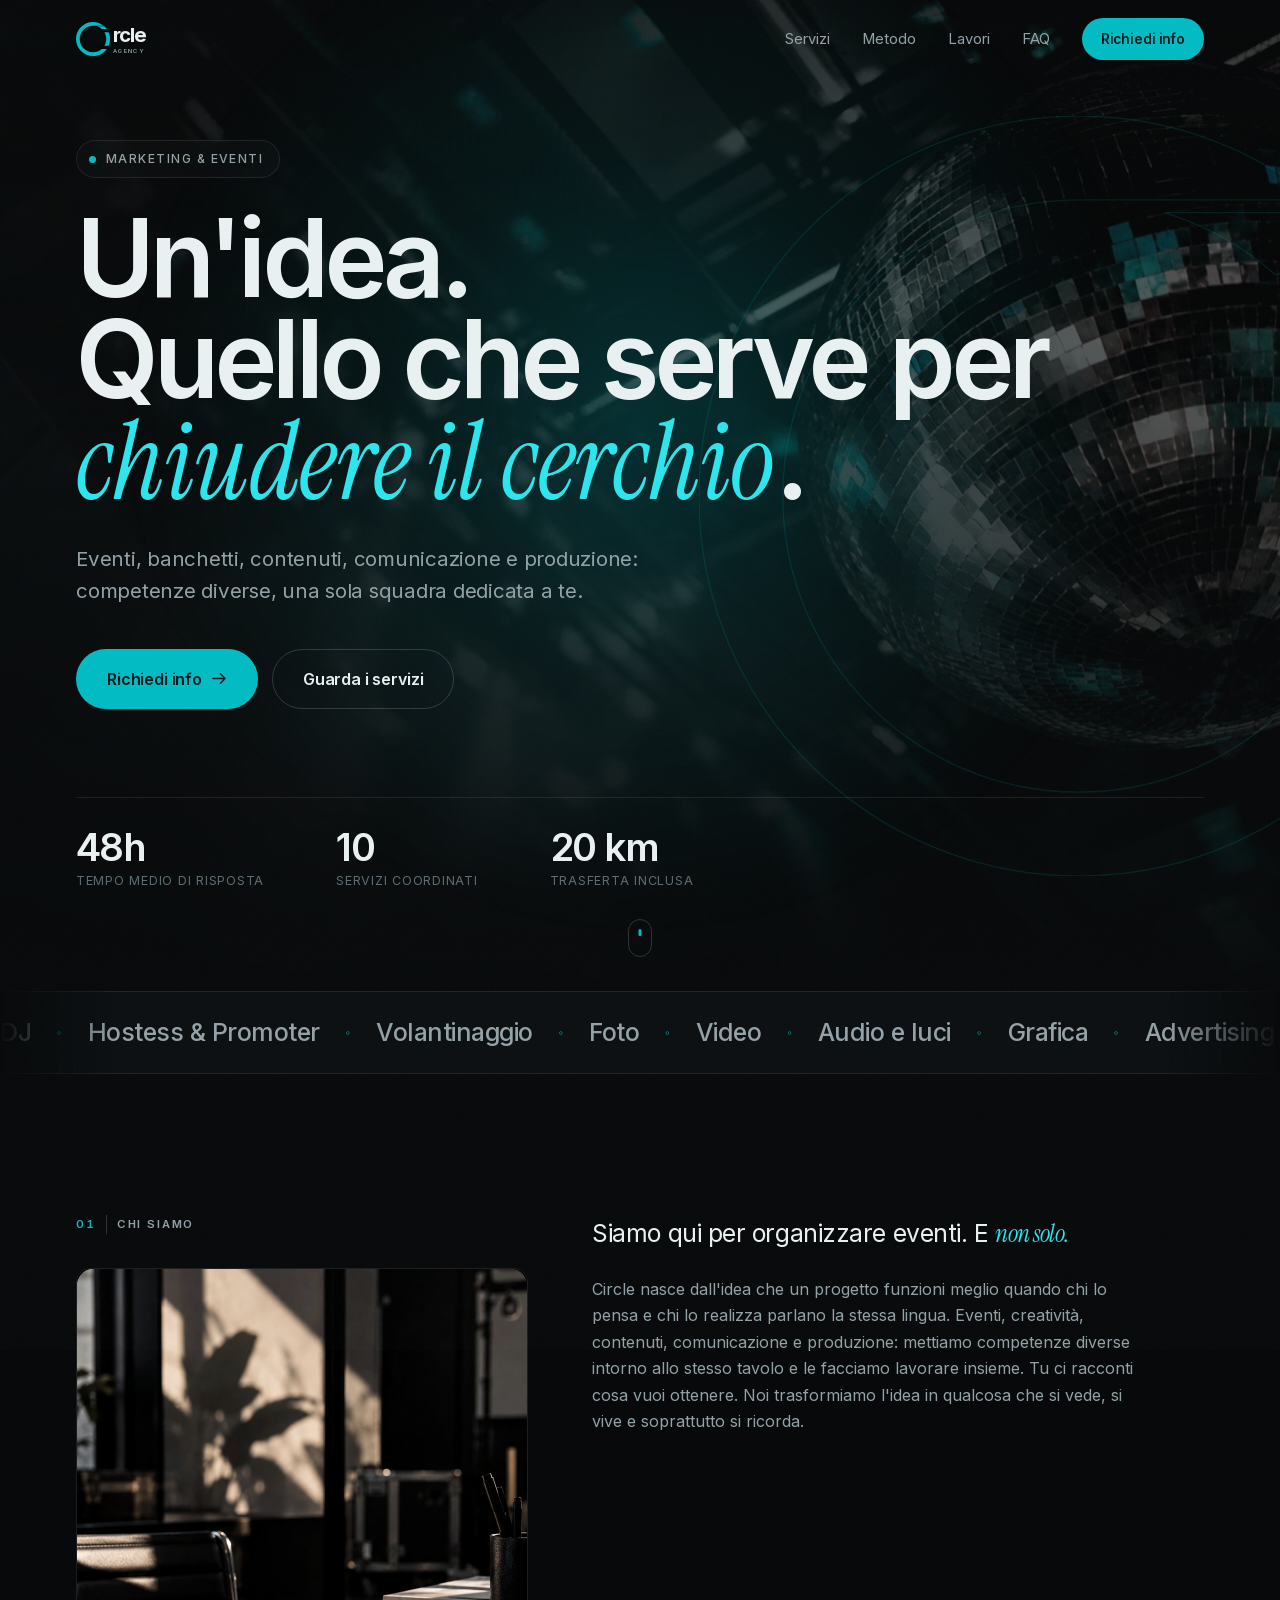
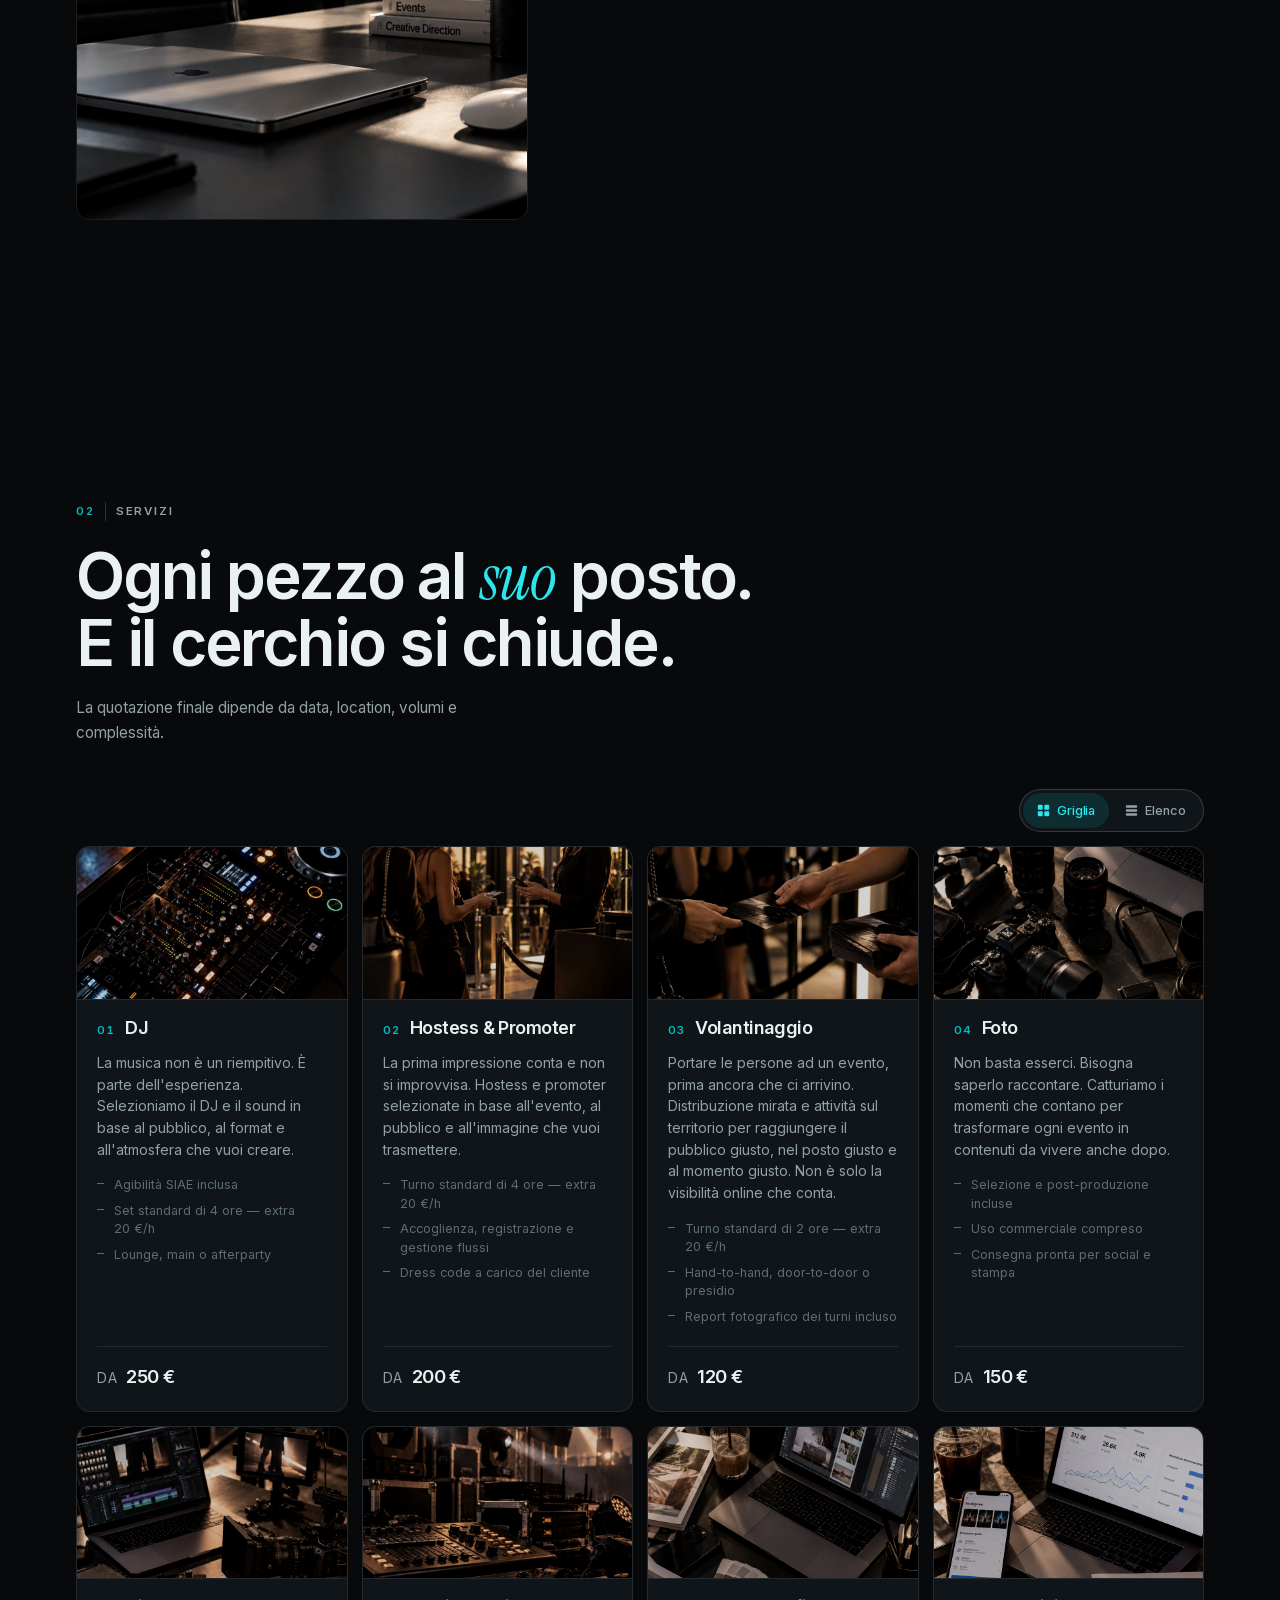
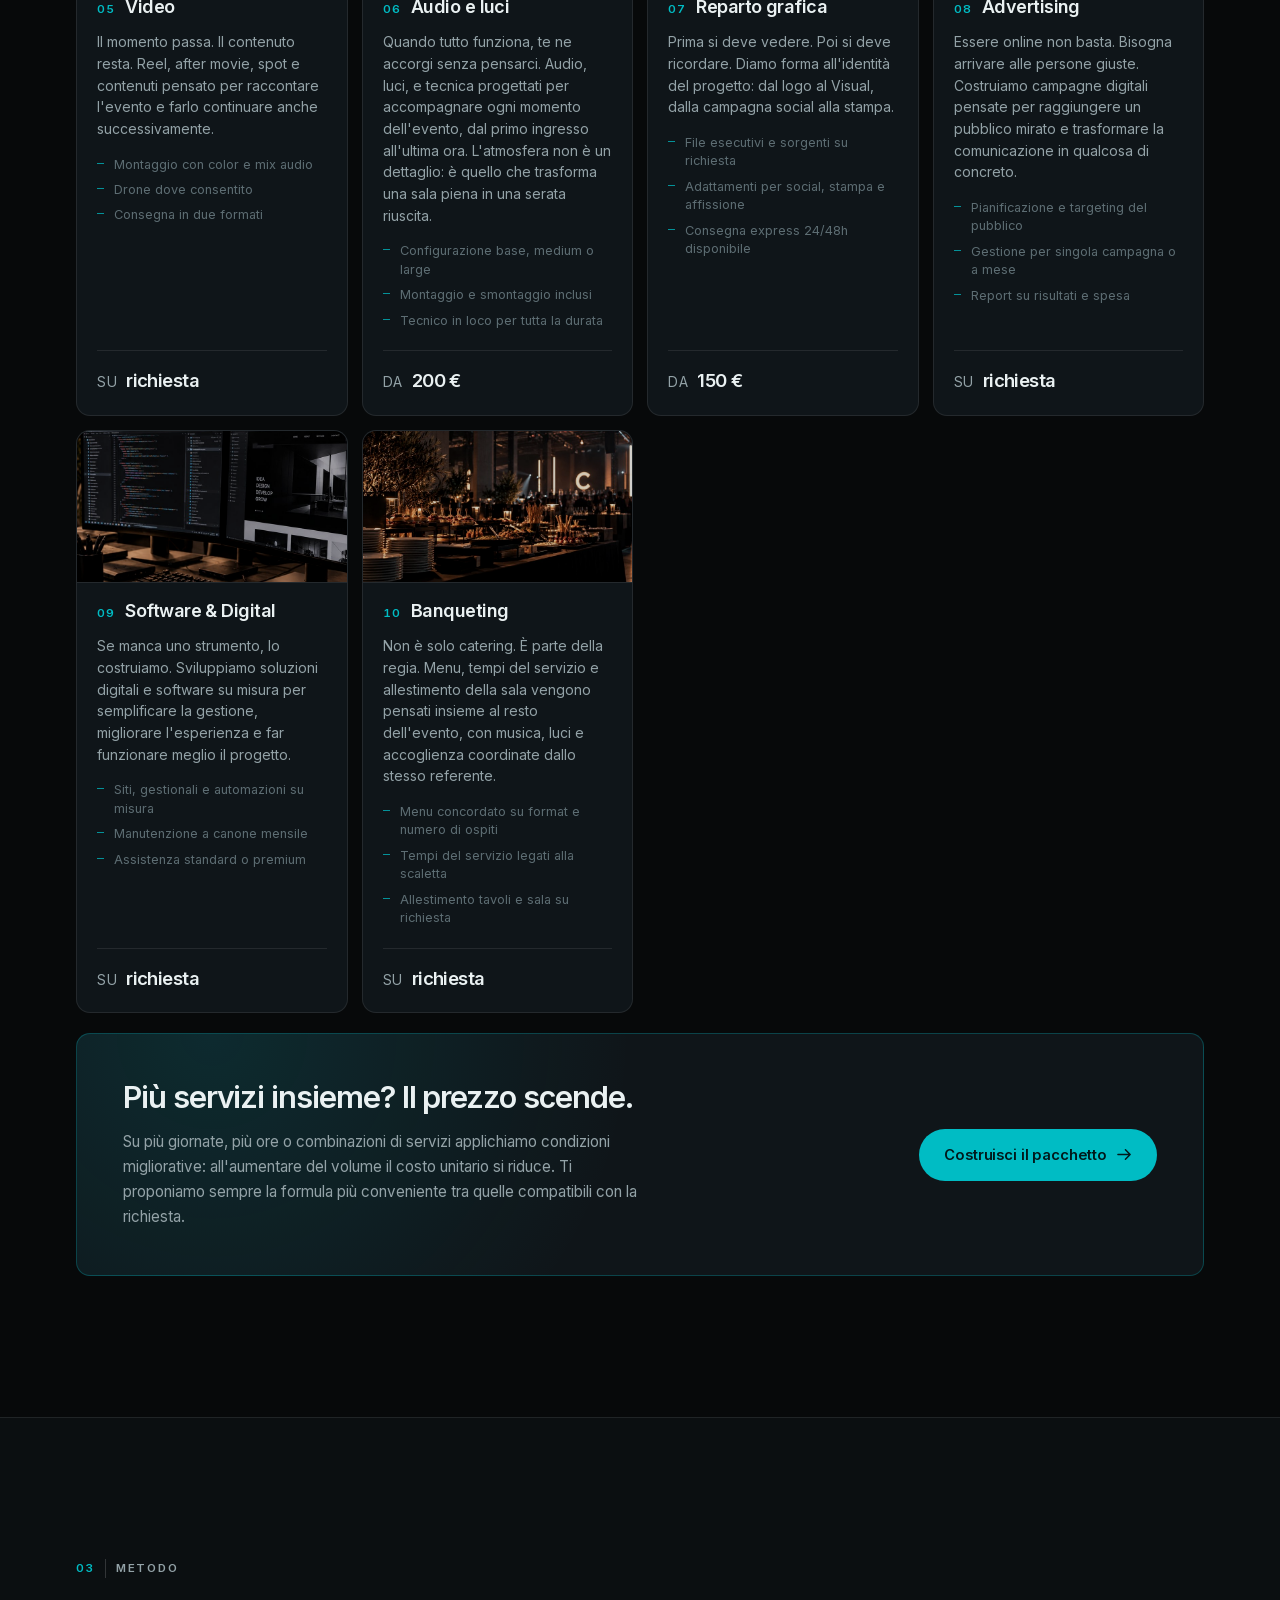
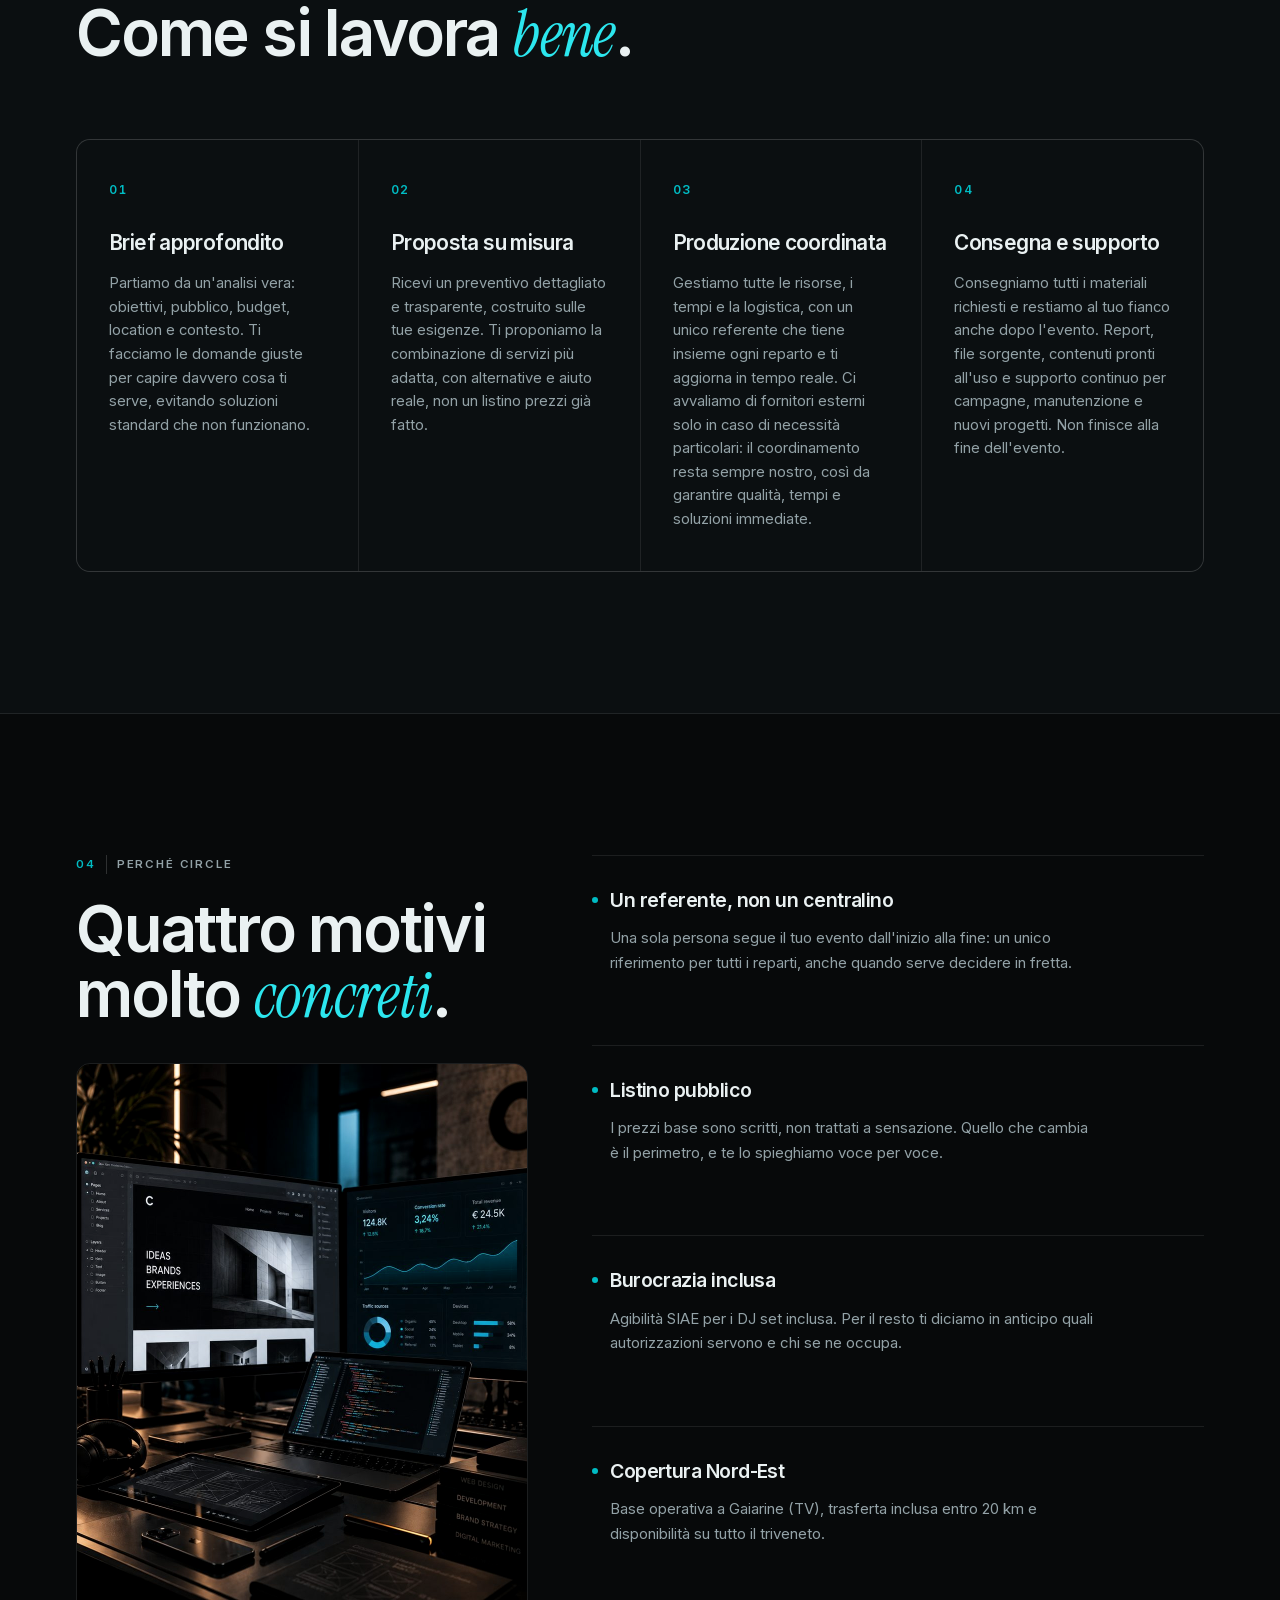
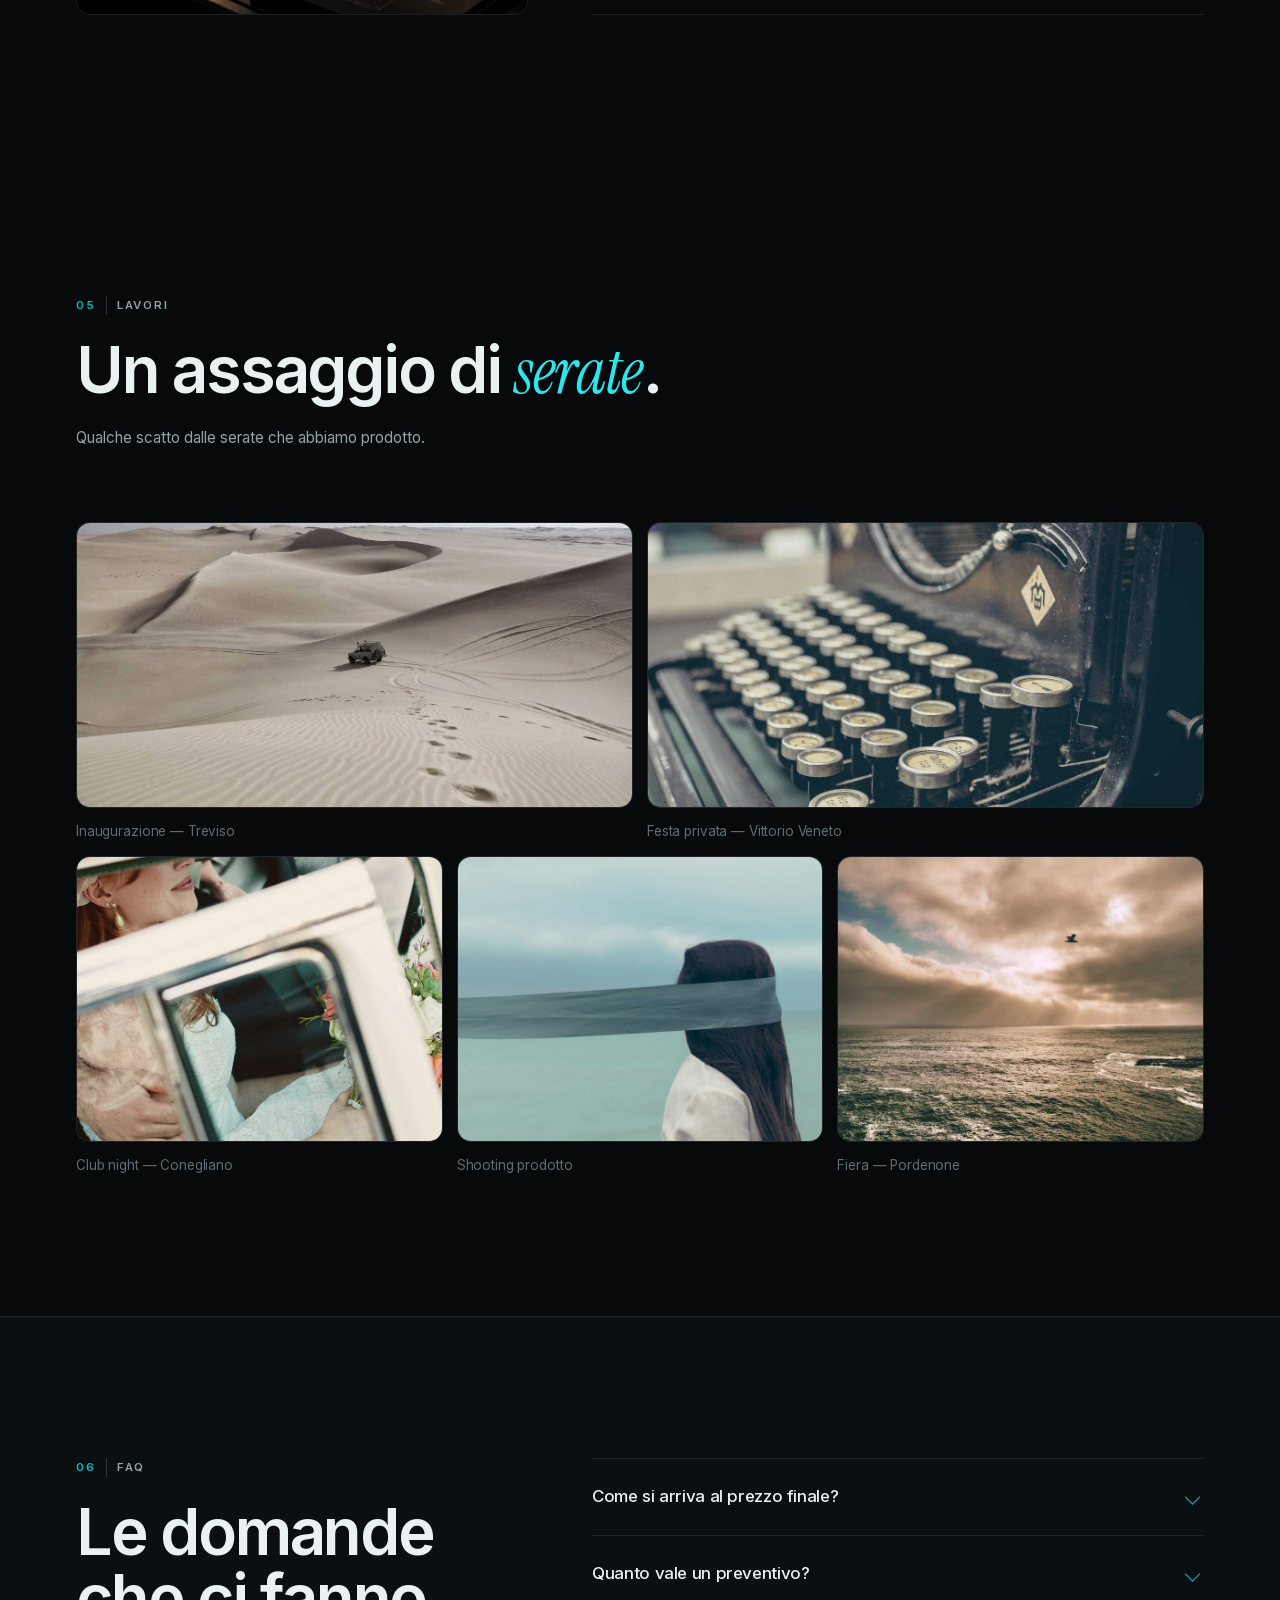
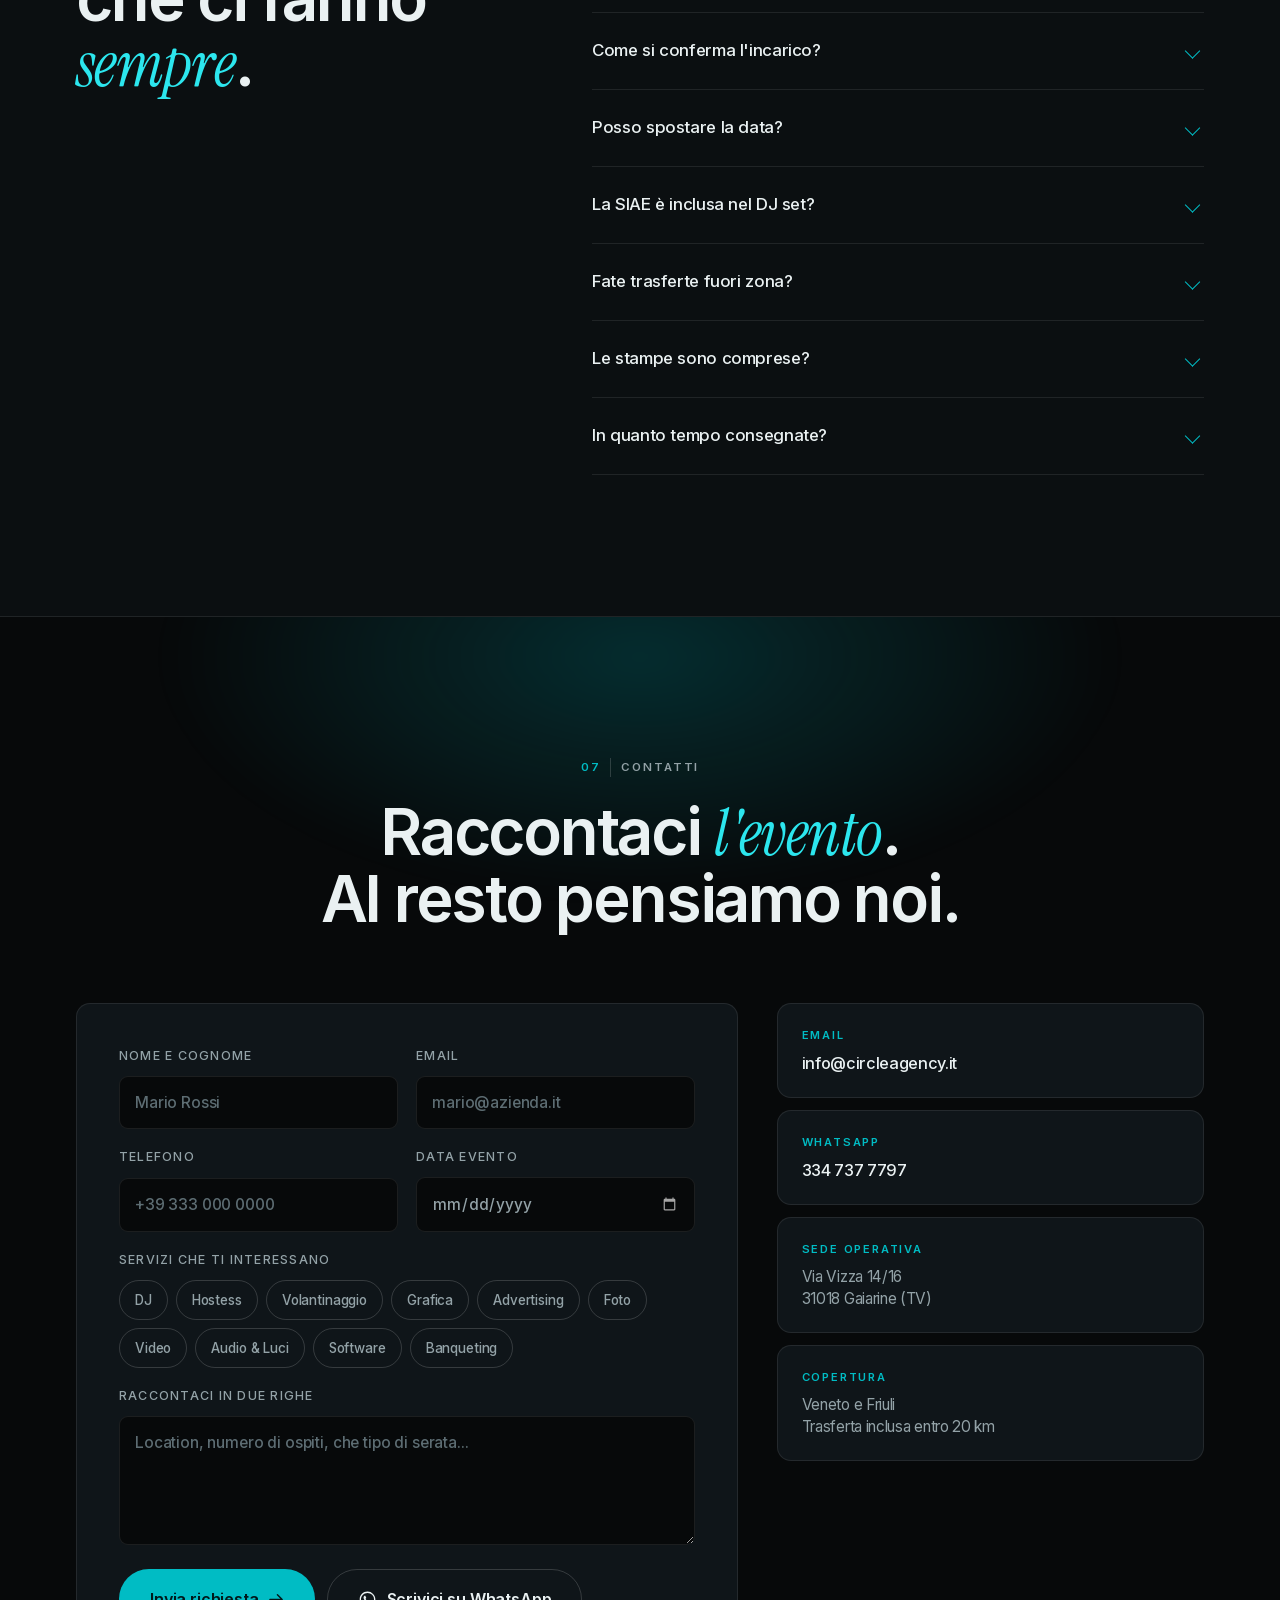
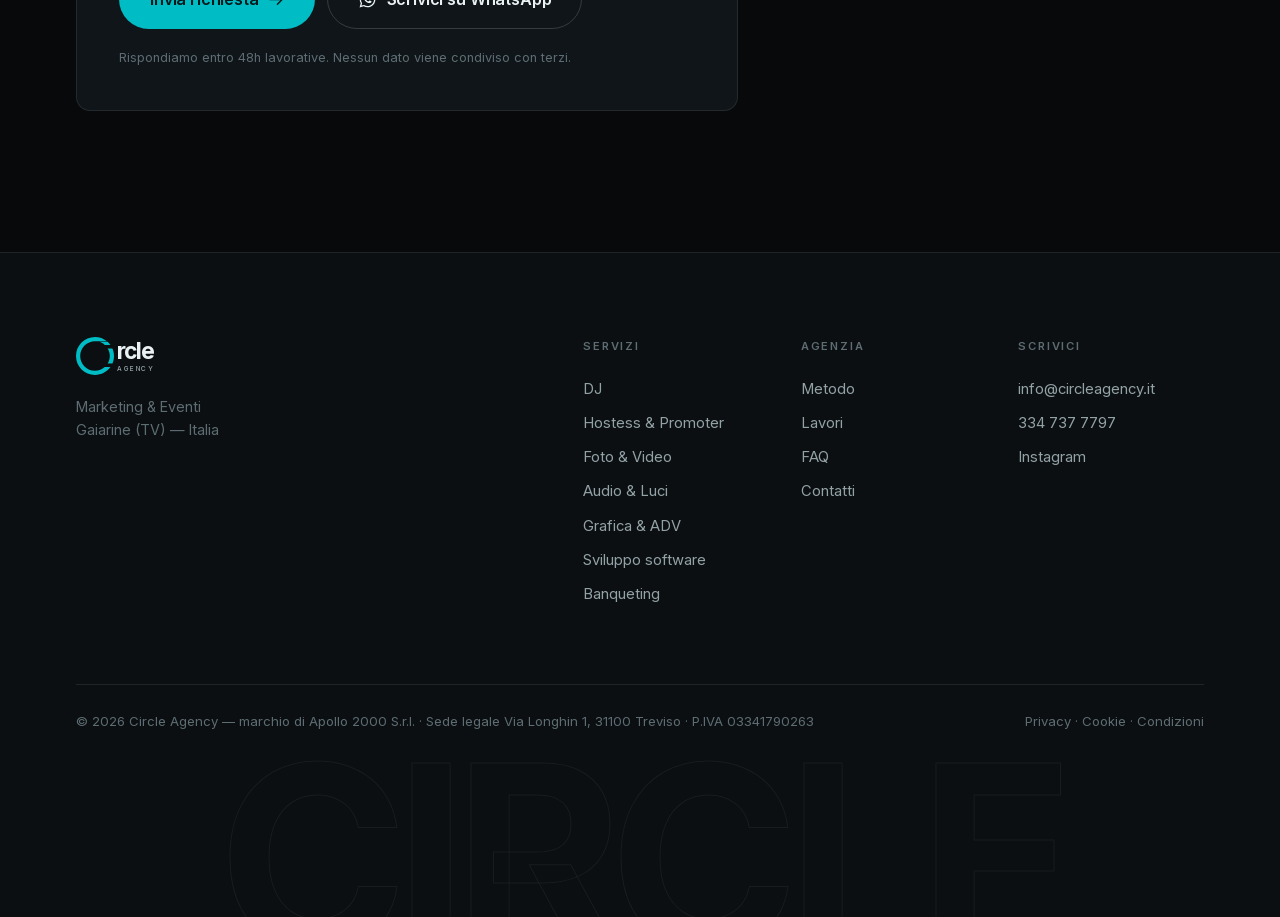
==== commit bec66476: "Deploy test da f070933" ====
--- a/index.html
+++ b/index.html
@@ -15,7 +15,7 @@
 <link rel="icon" href="assets/img/favicon.svg?v=8afbf0cc" type="image/svg+xml">
 <link rel="icon" href="favicon.ico" sizes="32x32">
 <link rel="apple-touch-icon" href="assets/img/apple-touch-icon.png?v=f240e10c">
-<link rel="stylesheet" href="assets/css/style.css?v=c9e2de82">
+<link rel="stylesheet" href="assets/css/style.css?v=bd4421fc">
 </head>
 <body>
 
@@ -60,7 +60,7 @@
   <!-- Sfondo hero. Consigliata una foto orizzontale scura e non troppo
        "affollata" al centro: sopra ci va il titolo. -->
   <div class="hero__bg" aria-hidden="true">
-    <img src="assets/img/foto/hero.jpg?v=ea5230f6" alt="" width="1920" height="1080" fetchpriority="high">
+    <img src="assets/img/foto/hero.jpg?v=cfb0a75b" alt="" width="1920" height="1080" fetchpriority="high">
   </div>
   <div class="hero__glow" aria-hidden="true"></div>
   <svg class="hero__ring" viewBox="0 0 1186.29 1186.18" aria-hidden="true">
@@ -169,7 +169,7 @@
 
       <article class="card reveal" data-delay="1" tabindex="0">
         <figure class="card__media">
-          <img src="assets/img/foto/servizio-hostess.jpg?v=80af0bff" alt="Hostess all’accoglienza di un evento" width="800" height="500" loading="lazy">
+          <img src="assets/img/foto/servizio-hostess.jpg?v=65a18d6c" alt="Hostess che controlla gli accrediti all’ingresso di un evento" width="800" height="500" loading="lazy">
         </figure>
         <div class="card__top"><span class="card__idx">02</span><h3>Hostess &amp; Promoter</h3></div>
         <p>La prima impressione conta e non si improvvisa.
@@ -290,7 +290,7 @@
       </article>
       <article class="card reveal" tabindex="0">
         <figure class="card__media">
-          <img src="assets/img/foto/servizio-banqueting.jpg?v=3fa3acd2" alt="Tavola allestita per un banchetto" width="800" height="500" loading="lazy">
+          <img src="assets/img/foto/servizio-banqueting.jpg?v=c2aca06f" alt="Buffet allestito in una sala eventi con il logo Circle" width="800" height="500" loading="lazy">
         </figure>
         <div class="card__top"><span class="card__idx">10</span><h3>Banqueting</h3></div>
         <p>Non è solo catering. È parte della regia.
@@ -555,7 +555,7 @@
         </a>
         <div class="ccard ccard--static">
           <span class="ccard__k">Sede operativa</span>
-          <span class="ccard__v">Via Vizza 12<br>31018 Gaiarine (TV)</span>
+          <span class="ccard__v">Via Vizza 14/16<br>31018 Gaiarine (TV)</span>
         </div>
         <div class="ccard ccard--static">
           <span class="ccard__k">Copertura</span>
@@ -612,7 +612,7 @@
     </div>
 
     <div class="foot__bar">
-      <p>© <span id="year">2026</span> Circle Agency — marchio di Apollo 2000 S.r.l. · P.IVA [P.IVA da inserire]</p>
+      <p>© <span id="year">2026</span> Circle Agency — marchio di Apollo 2000 S.r.l. · Sede legale Via Longhin&nbsp;1, 31100&nbsp;Treviso · P.IVA&nbsp;03341790263</p>
       <p><a href="privacy.html">Privacy</a> · <a href="privacy.html#cookie">Cookie</a> · <a href="condizioni.html">Condizioni</a></p>
     </div>
   </div>
--- a/assets/css/style.css
+++ b/assets/css/style.css
@@ -318,8 +318,9 @@
 .hero__bg{ position:absolute; inset:0; z-index:0; overflow:hidden }
 .hero__bg img{
   width:100%; height:100%; object-fit:cover;
-  opacity:.30;
-  filter:grayscale(.4) contrast(1.06);
+  object-position:72% 40%;   /* il soggetto sta a destra: resta inquadrato anche su telefono */
+  opacity:.55;
+  filter:contrast(1.06);
 }
 .hero__bg::after{
   content:''; position:absolute; inset:0;
